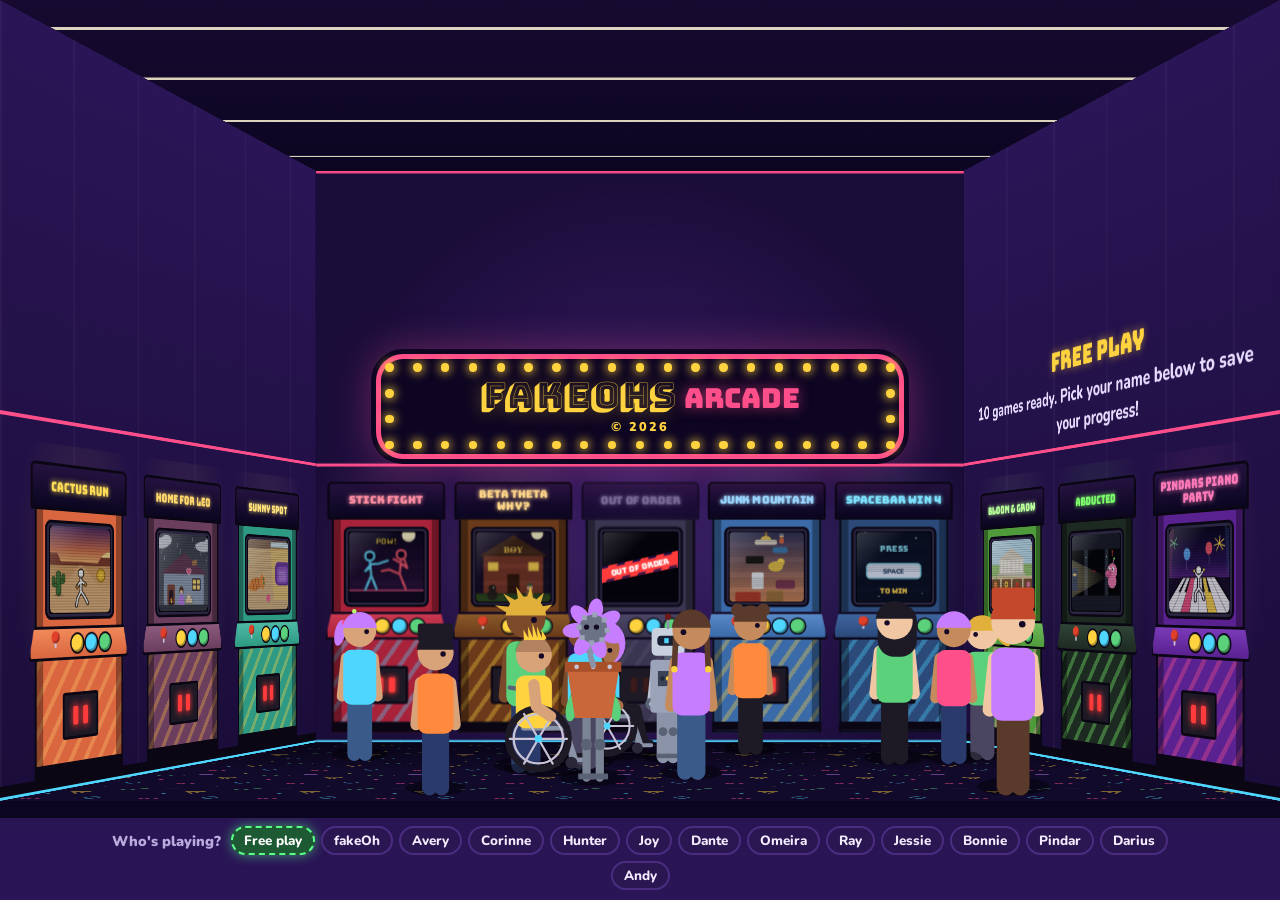
==== index.html @ e66f0c56 "Add files via upload" ====
<!DOCTYPE html>
<html lang="en">
<head>
<meta charset="UTF-8">
<meta name="viewport" content="width=device-width, initial-scale=1, viewport-fit=cover">
<title>fake0hs Arcade</title>
<link rel="preconnect" href="https://fonts.googleapis.com">
<link rel="preconnect" href="https://fonts.gstatic.com" crossorigin>
<link href="https://fonts.googleapis.com/css2?family=Bungee&family=Bungee+Shade&family=Nunito:wght@600;800;900&display=swap" rel="stylesheet">
<style>
  /* The arcade is a dark room in both light and dark mode; the tokens are kept in one place. */
  :root {
    --wall: #1d0f3d;
    --wall-2: #2a1556;
    --wall-line: #ff4f8b;
    --base-line: #4fd6ff;
    --carpet: #120a2a;
    --text: #f3ecff;
    --text-soft: #b9abde;
    --sign: #0d0522;
    --sign-text: #fff6d6;
    --bulb: #ffd23f;
    --bulb-off: #6b5418;
    --pink: #ff4f8b;
    --focus: #ffd23f;
    color-scheme: dark;
    box-sizing: border-box;
    padding-top: env(safe-area-inset-top, 0px);
    padding-bottom: env(safe-area-inset-bottom, 0px);
  }
  @media (prefers-color-scheme: dark) {
    :root:not([data-theme="light"]) { --wall: #1a0d38; --carpet: #100825; }
  }
  :root[data-theme="dark"] { --wall: #1a0d38; --carpet: #100825; }
  *, *::before, *::after { box-sizing: border-box; }
  html { scroll-padding-top: env(safe-area-inset-top, 0px); }
  body {
    margin: 0; min-height: 100%; color: var(--text);
    font-family: "Nunito", "Trebuchet MS", system-ui, sans-serif;
    background: linear-gradient(180deg, var(--wall) 0%, var(--wall-2) 100%);
  }

  /* ---------- Neon sign on the wall ---------- */
  /* the title sign hangs on the back wall, just above the machines */
  #hanging { position: absolute; z-index: 4; pointer-events: none; display: grid; place-items: center; }
  #hanging .sign { max-width: none; padding: 0.55em 1.3em; }
  #hanging .sign h1 { font-size: 1em; white-space: nowrap; }
  #hanging .sign h1 span { display: inline; margin: 0 0 0 0.3em; }
  .sign {
    position: relative; background: var(--sign); color: var(--sign-text);
    border-radius: 22px; padding: clamp(16px, 2.4vh, 26px) clamp(30px, 5vw, 64px);
    text-align: center; max-width: 760px; width: 100%;
    box-shadow: 0 0 0 5px var(--pink), 0 0 0 10px var(--sign), 0 0 40px 8px rgba(255, 79, 139, 0.35);
  }
  .bulbs { position: absolute; inset: 9px; pointer-events: none; }
  .bulb { position: absolute; width: var(--bs, 10px); height: var(--bs, 10px); margin: calc(var(--bs, 10px) / -2) 0 0 calc(var(--bs, 10px) / -2); border-radius: 50%; background: var(--bulb); box-shadow: 0 0 10px 2px rgba(255, 210, 63, 0.7); }
  .bulb:nth-child(odd) { animation: chase 1.2s steps(1) infinite; }
  .bulb:nth-child(even) { animation: chase 1.2s steps(1) infinite 0.6s; }
  @keyframes chase { 0% { background: var(--bulb); box-shadow: 0 0 10px 2px rgba(255,210,63,.7); } 50% { background: var(--bulb-off); box-shadow: none; } }
  .sign h1 {
    margin: 0; font-family: "Bungee Shade", "Bungee", Impact, sans-serif; font-weight: 400;
    font-size: clamp(2rem, 5.4vh, 3.6rem); line-height: 1; color: var(--bulb); white-space: nowrap;
    text-shadow: 0 0 18px rgba(255, 210, 63, 0.45);
  }
  .sign h1 span { font-family: "Bungee", Impact, sans-serif; color: var(--pink); font-size: 0.78em; margin-left: 0.3em; text-shadow: 0 0 14px rgba(255, 79, 139, 0.6); }
  @media (max-width: 520px) { .sign h1 { white-space: normal; } .sign h1 span { display: block; margin: 0.1em 0 0; } }

  /* words painted on the side walls, just above the neon line */
  .wall-text {
    position: absolute; left: 6%; right: 6%; bottom: calc(100% - var(--stripe-top) + 0.5em);
    display: flex; flex-direction: column; justify-content: flex-end; align-items: center;
    text-align: center; line-height: 1.2; pointer-events: none;
  }
  .who { font-size: var(--who-fs, 40px); }
  /* narrow screens: the side walls are too thin to read, so the words float above the sign */
  #topText {
    position: absolute; left: 4%; right: 4%; z-index: 4; pointer-events: none;
    display: flex; flex-direction: column; align-items: center; gap: 10px;
    --who-fs: 26px; --info-fs: 13px;
  }
  #topText .wall-text { position: static; }
  .who .lbl { font: 900 0.3em Nunito, sans-serif; letter-spacing: 0.2em; text-transform: uppercase; color: #b8a6e0; }
  .who b {
    font-family: "Bungee", Impact, sans-serif; font-weight: 400; color: #5aff8a; white-space: nowrap;
    text-shadow: 0 0 6px rgba(90, 255, 138, 0.9), 0 0 22px rgba(90, 255, 138, 0.6);
  }
  .info { font: 800 var(--info-fs, 15px) Nunito, sans-serif; color: #e6dcff; }
  .info strong {
    display: block; margin-bottom: 0.2em; font-family: "Bungee", Impact, sans-serif; font-weight: 400; font-size: 1.35em;
    color: var(--bulb); text-shadow: 0 0 12px rgba(255, 210, 63, 0.55);
  }
  .info .needs { display: block; color: #4fd6ff; margin-top: 0.3em; }

  /* ---------- The room ---------- */
  .room {
    position: relative;
    background-color: var(--carpet);
    background-image: url("data:image/svg+xml,%3Csvg xmlns='http://www.w3.org/2000/svg' width='160' height='160'%3E%3Cg fill='none' stroke-width='4' stroke-linecap='round'%3E%3Cpath d='M14 30l10-10 10 10 10-10' stroke='%23ff4f8b' stroke-opacity='.45'/%3E%3Ccircle cx='110' cy='34' r='9' stroke='%234fd6ff' stroke-opacity='.4'/%3E%3Cpath d='M60 96l12-20 12 20z' stroke='%23ffd23f' stroke-opacity='.4'/%3E%3Cpath d='M120 120q10-14 20 0t20 0' stroke='%235ad17a' stroke-opacity='.4'/%3E%3Cpath d='M20 130h18' stroke='%23c77dff' stroke-opacity='.45'/%3E%3C/g%3E%3Ccircle cx='86' cy='146' r='3' fill='%23ffd23f' fill-opacity='.5'/%3E%3Ccircle cx='140' cy='70' r='3' fill='%23ff4f8b' fill-opacity='.5'/%3E%3Ccircle cx='34' cy='76' r='3' fill='%234fd6ff' fill-opacity='.5'/%3E%3C/svg%3E");
    background-size: 140px 140px;
  }
  /* 3D hallway: two walls of machines meeting at a vanishing point */
  .room { overflow: hidden; background-color: #0b0520; background-image: none; }
  .scene { position: absolute; inset: 0; transform-style: preserve-3d; pointer-events: none; }
  .plane { position: absolute; transform-style: flat; pointer-events: none; }
  .side .cab, .back .cab { pointer-events: auto; }
  .floor {
    transform-origin: 50% 0; backface-visibility: visible;
    background-color: var(--carpet);
    background-image: url("data:image/svg+xml,%3Csvg xmlns='http://www.w3.org/2000/svg' width='160' height='160'%3E%3Cg fill='none' stroke-width='4' stroke-linecap='round'%3E%3Cpath d='M14 30l10-10 10 10 10-10' stroke='%23ff4f8b' stroke-opacity='.5'/%3E%3Ccircle cx='110' cy='34' r='9' stroke='%234fd6ff' stroke-opacity='.45'/%3E%3Cpath d='M60 96l12-20 12 20z' stroke='%23ffd23f' stroke-opacity='.45'/%3E%3Cpath d='M120 120q10-14 20 0t20 0' stroke='%235ad17a' stroke-opacity='.45'/%3E%3Cpath d='M20 130h18' stroke='%23c77dff' stroke-opacity='.5'/%3E%3C/g%3E%3Ccircle cx='86' cy='146' r='3' fill='%23ffd23f' fill-opacity='.55'/%3E%3Ccircle cx='140' cy='70' r='3' fill='%23ff4f8b' fill-opacity='.55'/%3E%3Ccircle cx='34' cy='76' r='3' fill='%234fd6ff' fill-opacity='.55'/%3E%3C/svg%3E");
    background-size: 120px 120px;
  }
  .floor::after { content: ""; position: absolute; inset: 0; background: linear-gradient(180deg, transparent 40%, rgba(5,2,15,0.75) 100%); }
  .side {
    background:
      linear-gradient(180deg, transparent 0 var(--stripe-top), var(--wall-line) var(--stripe-top) calc(var(--stripe-top) + 4px), transparent calc(var(--stripe-top) + 4px)),
      linear-gradient(0deg, var(--base-line) 0 3px, #0a0614 3px 14px, transparent 14px),
      repeating-linear-gradient(90deg, rgba(255,255,255,0.035) 0 3px, transparent 3px 110px),
      linear-gradient(180deg, #2a1556, #1b0d3a);
  }
  .ceiling {
    transform-origin: 50% 0;
    background:
      repeating-linear-gradient(180deg, transparent 0 70px, rgba(255, 246, 214, 0.85) 70px 78px, transparent 78px 150px),
      linear-gradient(180deg, #160a30, #0b0520);
  }
  .side.left { transform-origin: 0 50%; }
  .side.right { transform-origin: 100% 50%; }
  .side .cab, .back .cab { position: absolute; bottom: 14px; }
  .back {
    background:
      linear-gradient(180deg, transparent 0 var(--stripe-top), var(--wall-line) var(--stripe-top) calc(var(--stripe-top) + 4px), transparent calc(var(--stripe-top) + 4px)),
      radial-gradient(ellipse at 50% 60%, #3a1d66 0%, #1b0d3a 70%);
    box-shadow: inset 0 4px 0 var(--wall-line), inset 0 -3px 0 var(--base-line);
  }
  .back span { display: none; }
  .back-old span {
    position: absolute; left: 50%; transform: translateX(-50%); white-space: nowrap;
    font: 400 clamp(14px, 4vw, 54px)/1 "Bungee", Impact, sans-serif; color: #4fd6ff;
    text-shadow: 0 0 8px #4fd6ff, 0 0 22px #4fd6ff; letter-spacing: 0.06em;
  }

  /* ---------- Arcade cabinets ---------- */
  .cab {
    --body: #3a3550; --body-hi: #4d4768; --accent: #5a5470; --neon: #8a84a8;
    position: relative; flex: none; width: var(--cw); height: var(--ch);
    display: flex; flex-direction: column; color: inherit; text-decoration: none;
    container-type: size; cursor: pointer; outline: none;
    transition: transform 0.15s ease;
  }
  .cab::after { /* glow on the wall behind the machine */
    content: ""; position: absolute; left: -25%; right: -25%; top: -6%; bottom: 0; z-index: -1;
    background: radial-gradient(ellipse at 50% 35%, var(--neon) 0%, transparent 65%);
    opacity: 0.12; transition: opacity 0.2s;
  }
  .cab-marquee {
    flex: 0 0 15%; margin: 0 -4%; padding: 0 7%;
    background: linear-gradient(180deg, #24123f, #0b0620);
    border: 3px solid #0a0614; border-radius: 7px 7px 2px 2px;
    display: grid; place-items: center; text-align: center;
    font: 400 min(10cqw, 22px)/1.05 "Bungee", Impact, sans-serif; color: var(--neon);
    text-shadow: 0 0 6px var(--neon); transition: text-shadow 0.2s, background 0.2s;
  }
  .cab-head {
    flex: 0 0 37%; padding: 7% 9% 5%;
    background:
      linear-gradient(90deg, rgba(0,0,0,0.35) 0 7%, transparent 7% 93%, rgba(0,0,0,0.35) 93%),
      var(--body);
    border-left: 3px solid #0a0614; border-right: 3px solid #0a0614;
  }
  .screen { height: 100%; background: #05030c; border-radius: 9px; padding: 6%; box-shadow: inset 0 0 0 3px #0a0614, inset 0 0 0 6px #2b2640; }
  .screen-in { position: relative; width: 100%; height: 100%; border-radius: 6px; overflow: hidden; background: #000; }
  .screen-in .art { position: absolute; inset: 0; filter: brightness(0.78) saturate(0.85); transition: filter 0.2s; }
  .screen-in .art svg { display: block; width: 100%; height: 100%; }
  .screen-in::after { /* glass + scanlines */
    content: ""; position: absolute; inset: 0; pointer-events: none;
    background:
      linear-gradient(135deg, rgba(255,255,255,0.18) 0%, transparent 35%),
      repeating-linear-gradient(0deg, rgba(0,0,0,0.18) 0 1px, transparent 1px 3px);
  }
  .press {
    position: absolute; left: 0; right: 0; bottom: 6%; text-align: center; z-index: 1;
    font: 400 min(7cqw, 15px)/1 "Bungee", Impact, sans-serif; color: #fff;
    text-shadow: 0 0 6px #fff, 0 2px 0 #000; opacity: 0;
  }
  .cab-panel {
    flex: 0 0 11%; margin: 0 -6%; position: relative;
    background: linear-gradient(180deg, var(--body-hi), var(--body));
    border: 3px solid #0a0614; border-radius: 5px;
    clip-path: polygon(5% 0, 95% 0, 100% 100%, 0 100%);
    display: flex; align-items: center; justify-content: center; gap: 9%;
  }
  .stick { position: relative; width: 14%; aspect-ratio: 1; }
  .stick::before { content: ""; position: absolute; left: 50%; bottom: 30%; width: 14%; height: 70%; transform: translateX(-50%); background: #c9c3d6; border-radius: 2px; }
  .stick::after { content: ""; position: absolute; left: 50%; top: -10%; width: 60%; aspect-ratio: 1; transform: translateX(-50%); background: #e0402a; border-radius: 50%; box-shadow: inset -2px -2px 0 rgba(0,0,0,0.3); }
  .btns { display: flex; gap: 6%; width: 42%; }
  .btns i { flex: 1; aspect-ratio: 1; border-radius: 50%; box-shadow: inset -2px -2px 0 rgba(0,0,0,0.35), 0 0 0 2px #0a0614; }
  .btns i:nth-child(1) { background: #ffd23f; } .btns i:nth-child(2) { background: #4fd6ff; } .btns i:nth-child(3) { background: #5ad17a; }
  .cab-body {
    flex: 1; position: relative; display: flex; align-items: center; justify-content: center;
    background:
      linear-gradient(90deg, rgba(0,0,0,0.35) 0 7%, transparent 7% 93%, rgba(0,0,0,0.35) 93%),
      repeating-linear-gradient(-55deg, transparent 0 14px, color-mix(in srgb, var(--accent) 35%, transparent) 14px 20px),
      var(--body);
    border: 3px solid #0a0614; border-top: 0;
  }
  .coin-door { width: 42%; height: 42%; background: #1d1a26; border: 3px solid #0a0614; border-radius: 4px; display: flex; align-items: center; justify-content: center; gap: 14%; }
  .coin-door i { width: 16%; height: 46%; background: #ff3b3b; border-radius: 2px; box-shadow: 0 0 8px 2px rgba(255, 59, 59, 0.7); }
  .kick { position: absolute; left: -3px; right: -3px; bottom: 0; height: 9%; background: #0a0614; }

  /* hover / focus: the machine lights up */
  .cab.hot { transform: translateY(-5px); }
  .cab.hot::after { opacity: 0.55; }
  .cab.hot .cab-marquee { background: linear-gradient(180deg, #3a1d66, #160a33); text-shadow: 0 0 6px var(--neon), 0 0 18px var(--neon), 0 0 30px var(--neon); }
  .cab.hot .art { filter: brightness(1.08) saturate(1.1); }
  .cab.hot .press { animation: blink 0.8s steps(1) infinite; }
  @keyframes blink { 0% { opacity: 1; } 50% { opacity: 0; } }
  .cab:focus-visible { outline: 3px solid var(--focus); outline-offset: 6px; border-radius: 8px; }

  /* out-of-order machines */
  .cab.wip .screen-in {
    background:
      repeating-linear-gradient(0deg, rgba(255,255,255,0.08) 0 1px, transparent 1px 2px),
      repeating-linear-gradient(90deg, #1a1826 0 3px, #2a2738 3px 5px, #15131f 5px 9px);
    animation: static 0.25s steps(3) infinite;
  }
  @keyframes static { 0% { background-position: 0 0, 0 0; } 33% { background-position: 0 2px, 7px 0; } 66% { background-position: 0 1px, 3px 0; } }
  .tape {
    position: absolute; left: -8%; right: -8%; top: 50%; transform: translateY(-50%) rotate(-12deg); z-index: 1;
    background: repeating-linear-gradient(-45deg, #ffc400 0 8px, #22104a 8px 16px);
    padding: 3px 0;
  }
  .tape span { display: block; background: #ffc400; color: #22104a; text-align: center; font: 400 min(7.4cqw, 15px)/1.4 "Bungee", Impact, sans-serif; }
  .cab.wip.hot .tape { animation: wobble 0.4s ease-in-out infinite alternate; }
  @keyframes wobble { from { transform: translateY(-50%) rotate(-14deg); } to { transform: translateY(-50%) rotate(-9deg); } }
  .cab.wip .cab-marquee { opacity: 0.75; }
  /* the one broken machine in the middle of the back wall: screen switched off */
  .cab.broken .screen-in { background: #05030c; animation: none; }
  .cab.broken .tape { background: repeating-linear-gradient(-45deg, #ff3b3b 0 8px, #22104a 8px 16px); }
  .cab.broken .tape span { background: #ff3b3b; color: #fff; }
  .cab.broken .coin-door i { background: #3a1a1a; box-shadow: none; }
  .cab.nope { animation: nope 0.35s; }
  @keyframes nope { 20%, 60% { transform: translateX(-5px); } 40%, 80% { transform: translateX(5px); } }

  canvas#crowd { position: absolute; inset: 0; z-index: 5; pointer-events: none; }

  /* ---------- Player buttons ---------- */
  .players {
    display: flex; flex-wrap: wrap; justify-content: center; align-items: center; gap: 6px;
    padding: 8px 12px 10px; max-width: 1100px; margin: 0 auto;
  }
  .players .label { font-weight: 900; color: var(--text-soft); margin-right: 4px; font-size: 0.9rem; }
  .players button {
    font: 800 0.84rem Nunito, sans-serif; color: #f4ecff; cursor: pointer;
    background: #2a1650; border: 2px solid #4a2d80; border-radius: 999px; padding: 3px 11px;
    transition: background 0.15s, border-color 0.15s, box-shadow 0.15s;
  }
  .players button:hover { border-color: #8a6ad0; }
  .players button:focus-visible { outline: 3px solid var(--focus); outline-offset: 2px; }
  .players button[aria-pressed="true"] {
    background: #1d5a34; border-color: #5aff8a; color: #fff;
    box-shadow: 0 0 12px rgba(90, 255, 138, 0.55);
  }
  .players button .count { color: #5aff8a; margin-left: 5px; }
  .players button[aria-pressed="true"] .count { color: #d6ffe2; }
  .players button.free { border-style: dashed; }
  .players button .trophy {
    display: inline-block; margin-left: 5px; padding: 0 6px; border-radius: 999px;
    background: var(--bulb); color: #22104a; font-weight: 900; font-size: 0.78rem;
  }
  .reset-box { display: inline-flex; align-items: center; gap: 6px; margin-left: 8px; }
  .reset-box[hidden] { display: none; }
  .players .reset-box button { background: transparent; border-color: #7a3a5a; color: #ffb3cc; }
  .players .reset-box button:hover { border-color: #ff4f8b; }
  .players .reset-box button.yes { background: #6a1a3a; border-color: #ff4f8b; color: #fff; }
  .reset-box .ask { font-weight: 800; font-size: 0.84rem; color: #ffb3cc; }

  /* completed machines glow with a green halo */
  .cab.done { filter: drop-shadow(0 0 6px #5aff8a) drop-shadow(0 0 18px rgba(90, 255, 138, 0.8)); animation: halo 2.4s ease-in-out infinite; }
  .cab.done::after { --neon: #5aff8a; opacity: 0.45; }
  @keyframes halo {
    50% { filter: drop-shadow(0 0 10px #5aff8a) drop-shadow(0 0 30px rgba(90, 255, 138, 0.95)); }
  }
  @media (prefers-reduced-motion: reduce) { .cab.done { animation: none; } }

  /* copyright on the sign, blinking along with the bulbs */
  .sign .copy {
    display: block; text-align: center; margin-top: 0.35em; font: 900 0.36em Nunito, sans-serif; letter-spacing: 0.15em;
    color: var(--bulb); animation: copyblink 1.2s steps(1) infinite;
  }
  @keyframes copyblink { 0% { color: var(--bulb); text-shadow: 0 0 8px rgba(255, 210, 63, 0.8); } 50% { color: var(--bulb-off); text-shadow: none; } }
  @media (prefers-reduced-motion: reduce) { .sign .copy { animation: none; } }

  .notice {
    position: fixed; left: 50%; bottom: calc(20px + env(safe-area-inset-bottom, 0px)); transform: translateX(-50%);
    max-width: min(520px, calc(100% - 32px)); background: var(--sign); color: var(--sign-text);
    border: 3px solid var(--bulb); border-radius: 14px; padding: 14px 18px; font-weight: 800; line-height: 1.4;
    box-shadow: 0 8px 0 rgba(0,0,0,0.3); display: none; z-index: 20;
  }
  .notice.show { display: block; }

  /* One screen on computer monitors */
  @media (min-width: 900px) and (min-height: 620px) {
    html, body { height: 100%; }
    body { overflow: hidden; display: grid; grid-template-rows: minmax(0, 1fr) auto; }
    .room { min-height: 0; }
  }

  @media (prefers-reduced-motion: reduce) {
    .bulb, .cab.hot .press, .cab.wip .screen-in, .cab.wip.hot .tape { animation: none !important; }
    .cab.hot .press { opacity: 1; }
  }
</style>
</head>
<body>
<main class="room" id="room">
  <div class="scene" id="scene">
    <div class="plane floor" id="floor"></div>
    <div class="plane ceiling" id="ceiling"></div>
    <div class="plane back" id="back"><span>GAME ON</span></div>
    <div class="plane side left" id="wallL"><div class="wall-text who" id="who"></div></div>
    <div class="plane side right" id="wallR"><div class="wall-text info" id="info" aria-live="polite"></div></div>
  </div>
  <header id="hanging">
    <div class="sign" id="sign">
      <div class="bulbs" id="bulbs" aria-hidden="true"></div>
      <h1>fake0hs<span>Arcade</span></h1>
      <small class="copy">© 2026</small>
    </div>
  </header>
  <div id="topText"></div>
  <canvas id="crowd" aria-hidden="true"></canvas>
</main>
<nav class="players" id="players" aria-label="Who's playing?"></nav>
<div class="notice" id="notice" role="status" aria-live="polite"></div>
<script src="arcade-progress.js"></script>

<script>
(function () {
  var GAMES = [
    {
      ready: true,
      title: "Cactus Run",
      href: "games/cactus-run/index.html",
      desc: "Dodge cacti and grab coins using your whole body.",
      needs: ["Webcam", "Full body", "1 player"],
      art: "cactus"
    },
    {
      ready: true,
      title: "Pindars Piano Party",
      href: "games/piano-party/index.html",
      desc: "Pop 100 balloons on a giant floor piano.",
      needs: ["Webcam", "Full body", "Sound on"],
      art: "piano"
    },
    {
      ready: true,
      title: "Home for Leo",
      href: "games/home-for-leo/index.html",
      desc: "Merge items to make a cozy home for baby Leo.",
      needs: ["Mouse or touch", "Story", "Saves progress"],
      art: "leo"
    },
    {
      ready: true,
      title: "Abducted",
      href: "games/abducted/index.html",
      desc: "Escape an alien spaceship without getting spotted. Scary!",
      needs: ["Keyboard", "Sound on", "Horror"],
      art: "abducted"
    },
    {
      ready: true,
      title: "Sunny Spot",
      href: "games/sunny-spot/index.html",
      desc: "Be a cat. Beat the human to the comfy chair in the sun.",
      needs: ["Mouse or keyboard", "Sound on", "Cozy"],
      art: "sunny"
    },
    {
      ready: true,
      title: "Bloom & Grow",
      href: "games/bloom-and-grow/index.html",
      desc: "Peaceful gardening. Grow a tiny patch into a museum.",
      needs: ["Mouse", "Relaxing", "Saves progress"],
      art: "bloom"
    },
    {
      ready: true,
      id: "stick-fight",
      title: "Stick Fight",
      href: "games/stick-fight/index.html",
      desc: "Fight the crazy computer or your own shadow. Your stick figure copies every move.",
      needs: ["Webcam", "Full body", "Buttons work too"],
      art: "fight"
    },
    {
      // TEMPORARY test game for checking scores. Replace with a real game later.
      ready: true,
      id: "space-win-4",
      title: "Spacebar Win 4",
      href: "games/space-win/index.html?slot=4",
      desc: "Test game: press the space bar to win. For checking scores.",
      needs: ["Keyboard or tap", "Test game"],
      art: "space"
    },
    {
      ready: true,
      id: "beta-theta-why",
      title: "Beta Theta Why?",
      href: "games/beta-theta-why/index.html",
      desc: "Pledge night! Do 10 silly tasks for the brothers. Dodge the gorilla. Avoid Frank.",
      needs: ["Keyboard or touch", "Sound on"],
      art: "frat"
    },
    {
      ready: true,
      id: "junk-mountain",
      title: "Junk Mountain",
      href: "games/junk-mountain/index.html",
      desc: "Parkour up a mountain of junk to the Golden Plunger. Every level is taller. Beat level 5!",
      needs: ["Keyboard or touch", "Patience!"],
      art: "junk"
    }
  ];
  // Machine spots: 3 on each side wall (nearest first) and 5 on the back wall.
  // Games fill the spots in this order. The middle of the back wall is always broken.
  var SLOTS = [
    { wall: "L", n: 0 }, { wall: "R", n: 0 }, { wall: "L", n: 1 }, { wall: "R", n: 1 },
    { wall: "L", n: 2 }, { wall: "R", n: 2 },
    { wall: "B", n: 0 }, { wall: "B", n: 4 }, { wall: "B", n: 1 }, { wall: "B", n: 3 }
  ];
  var TOTAL = SLOTS.length;            // 10 game spots
  var BROKEN = TOTAL;                  // index of the broken machine
  SLOTS.push({ wall: "B", n: 2, broken: true });

  var cactusArt =
    '<svg viewBox="0 0 320 200" preserveAspectRatio="xMidYMid slice" role="img" aria-label="A stick figure running down a desert trail toward a cactus and a gold coin">' +
    '<defs><linearGradient id="sky" x1="0" y1="0" x2="0" y2="1"><stop offset="0" stop-color="#5b2c6f"/><stop offset=".6" stop-color="#e0704a"/><stop offset="1" stop-color="#ffc46b"/></linearGradient>' +
    '<linearGradient id="sand" x1="0" y1="0" x2="0" y2="1"><stop offset="0" stop-color="#d99a5b"/><stop offset="1" stop-color="#f2c487"/></linearGradient></defs>' +
    '<rect width="320" height="90" fill="url(#sky)"/>' +
    '<path d="M228 90a34 34 0 0 1 68 0z" fill="#ffe08a"/>' +
    '<path d="M0 90V74h26l12-12h40l12 20h70l60 2 12-14h34l14 10v10z" fill="#8a3b2a"/>' +
    '<rect y="90" width="320" height="110" fill="url(#sand)"/>' +
    '<path d="M154 90h12l130 110H24z" fill="#e8b277"/>' +
    '<g fill="#3f7d3a" stroke="#1f3f1c" stroke-width="2"><rect x="74" y="104" width="16" height="56" rx="8"/><rect x="60" y="116" width="10" height="22" rx="5"/><rect x="62" y="132" width="16" height="8" rx="4"/><rect x="94" y="110" width="10" height="20" rx="5"/><rect x="86" y="124" width="16" height="8" rx="4"/></g>' +
    '<ellipse cx="82" cy="160" rx="18" ry="3" fill="rgba(0,0,0,.2)"/>' +
    '<g transform="translate(232 112)"><circle r="15" fill="#ffcc33" stroke="#a86b00" stroke-width="3"/><circle r="9" fill="none" stroke="#e0a400" stroke-width="2"/></g>' +
    '<g stroke-linecap="round" stroke-linejoin="round" fill="none">' +
    '<path d="M160 120v30M160 126l-14 14M160 126l16 8M160 150l-12 18-4 16M160 150l14 14 10 14" stroke="#2b1a12" stroke-width="10"/>' +
    '<path d="M160 120v30M160 126l-14 14M160 126l16 8M160 150l-12 18-4 16M160 150l14 14 10 14" stroke="#fff" stroke-width="5"/></g>' +
    '<circle cx="160" cy="108" r="10" fill="#fff" stroke="#2b1a12" stroke-width="3"/>' +
    '<circle cx="146" cy="140" r="4" fill="#ffb43b" stroke="#2b1a12" stroke-width="2"/><circle cx="176" cy="134" r="4" fill="#ffb43b" stroke="#2b1a12" stroke-width="2"/>' +
    '</svg>';

  var pianoKeys = "";
  for (var k = 0; k < 8; k++) {
    var x0 = 30 + k * 32.5, x1 = x0 + 31.5;
    var tx0 = 104 + k * 14, tx1 = tx0 + 13.5;
    var fill = k === 2 ? "#ff4f8b" : k === 5 ? "#ffd23f" : "#f4f0ff";
    pianoKeys += '<path d="M' + tx0 + ' 118H' + tx1 + 'L' + x1 + ' 200H' + x0 + 'z" fill="' + fill + '"/>';
    if (k !== 2 && k !== 6 && k < 7) {
      var bx = 104 + (k + 1) * 14, fx = 30 + (k + 1) * 32.5;
      pianoKeys += '<path d="M' + (bx - 4) + ' 118H' + (bx + 4) + 'L' + (bx + (fx - bx) * 0.42 + 8) + ' 152H' + (bx + (fx - bx) * 0.42 - 8) + 'z" fill="#16121f"/>';
    }
  }
  var pianoArt =
    '<svg viewBox="0 0 320 200" preserveAspectRatio="xMidYMid slice" role="img" aria-label="A stick figure dancing on a giant glowing piano under balloons and fireworks">' +
    '<defs><linearGradient id="night" x1="0" y1="0" x2="0" y2="1"><stop offset="0" stop-color="#0b0626"/><stop offset=".7" stop-color="#2a1260"/><stop offset="1" stop-color="#5a2290"/></linearGradient></defs>' +
    '<rect width="320" height="200" fill="#1a0f33"/><rect width="320" height="118" fill="url(#night)"/>' +
    '<path d="M60 118 20 0h50z" fill="#ff4f8b" opacity=".18"/><path d="M260 118 250 0h50z" fill="#4fa3ff" opacity=".18"/>' +
    '<g stroke-linecap="round" stroke-width="2.5"><path d="M232 40l-14-12M232 40l16-10M232 40l2-18M232 40l-18 4M232 40l18 6M232 40l-10 16M232 40l12 14" stroke="#ffd23f"/>' +
    '<path d="M70 34l-12-8M70 34l10-12M70 34l14 4M70 34l-14 6M70 34l4 14" stroke="#5ad17a"/></g>' +
    '<g><path d="M118 78q-4 10 0 22" stroke="#fff" stroke-opacity=".6" fill="none"/><ellipse cx="118" cy="62" rx="12" ry="15" fill="#4fa3ff"/>' +
    '<path d="M196 66q4 10 0 20" stroke="#fff" stroke-opacity=".6" fill="none"/><ellipse cx="196" cy="50" rx="12" ry="15" fill="#ff4f6b"/>' +
    '<path d="M282 84q-3 8 0 16" stroke="#fff" stroke-opacity=".6" fill="none"/><ellipse cx="282" cy="70" rx="10" ry="13" fill="#c77dff"/></g>' +
    '<path d="M100 116H222L292 200H28z" fill="#0a0614"/>' + pianoKeys +
    '<g stroke-linecap="round" stroke-linejoin="round" fill="none">' +
    '<path d="M160 112v30M160 118l-16-16M160 118l18-18M160 142l-12 14 0 16M160 142l12 12 6 14" stroke="#140a28" stroke-width="10"/>' +
    '<path d="M160 112v30M160 118l-16-16M160 118l18-18M160 142l-12 14 0 16M160 142l12 12 6 14" stroke="#fff" stroke-width="5"/></g>' +
    '<circle cx="160" cy="100" r="10" fill="#fff" stroke="#140a28" stroke-width="3"/>' +
    '<circle cx="144" cy="102" r="4.5" fill="#ffdd55" stroke="#140a28" stroke-width="2"/><circle cx="178" cy="100" r="4.5" fill="#ffdd55" stroke="#140a28" stroke-width="2"/>' +
    '</svg>';
  var leoRain = "";
  for (var r = 0; r < 14; r++) {
    var rx = 12 + r * 22 + (r % 3) * 5, ry = 8 + (r % 4) * 16;
    leoRain += '<path d="M' + rx + ' ' + ry + 'l-3 12"/>';
  }
  var leoArt =
    '<svg viewBox="0 0 320 200" preserveAspectRatio="xMidYMid slice" role="img" aria-label="A little house in the rain with a mother and baby inside by a warm window">' +
    '<defs><linearGradient id="storm" x1="0" y1="0" x2="0" y2="1"><stop offset="0" stop-color="#3B4152"/><stop offset="1" stop-color="#5D6474"/></linearGradient></defs>' +
    '<rect width="320" height="200" fill="url(#storm)"/>' +
    '<g fill="#c9cede"><ellipse cx="60" cy="26" rx="34" ry="14"/><ellipse cx="84" cy="18" rx="22" ry="14"/><ellipse cx="248" cy="30" rx="38" ry="14"/><ellipse cx="272" cy="20" rx="22" ry="14"/></g>' +
    '<g stroke="#d2deff" stroke-opacity=".7" stroke-width="2" stroke-linecap="round">' + leoRain + '</g>' +
    '<rect x="0" y="184" width="320" height="16" fill="#3a3f4e"/>' +
    '<path d="M160 48 262 104H58z" fill="#6B3E5E"/>' +
    '<rect x="196" y="66" width="22" height="14" rx="2" fill="#B98552" transform="rotate(-8 207 73)"/>' +
    '<path d="M197 70h20M199 76h18" stroke="#7a5530" stroke-width="1.5"/>' +
    '<rect x="72" y="104" width="176" height="80" fill="#93A4C2"/>' +
    '<rect x="88" y="132" width="32" height="52" rx="4" fill="#8a4a3a"/><path d="M95 184v-30a9 9 0 0 1 18 0v30z" fill="#2b2030"/>' +
    '<path d="M104 180c-6-6-3-12 0-16 2 5 6 6 6 11a6 6 0 0 1-6 5z" fill="#ff8a1f"/><path d="M104 180c-3-3-1-6 0-8 1 3 3 3 3 5a3 3 0 0 1-3 3z" fill="#ffdd55"/>' +
    '<rect x="196" y="116" width="36" height="30" rx="3" fill="#ffd86b" stroke="#2A2340" stroke-width="3"/><path d="M214 116v30M196 131h36" stroke="#2A2340" stroke-width="3"/>' +
    '<circle cx="148" cy="146" r="9" fill="#f1c7a3"/><path d="M139 142q9-14 18 0 1 10-2 14l-2-10h-10l-2 10q-3-4-2-14z" fill="#5a3a2a"/>' +
    '<path d="M136 184q0-26 12-28 12 2 12 28z" fill="#c77dff"/>' +
    '<rect x="166" y="166" width="30" height="14" rx="3" fill="#e9d4b0" stroke="#8a6a3a" stroke-width="2"/><path d="M168 180v4M194 180v4" stroke="#8a6a3a" stroke-width="2"/>' +
    '<circle cx="181" cy="162" r="7" fill="#ffdfc4"/><path d="M176 160q5-6 10 0" stroke="#5a3a2a" stroke-width="2" fill="none"/>' +
    '<path d="M181 92c-4-6-14-2-9 6l9 8 9-8c5-8-5-12-9-6z" fill="#ff4f8b" stroke="#fff" stroke-width="2"/>' +
    '</svg>';
  var abductedArt =
    '<svg viewBox="0 0 320 200" preserveAspectRatio="xMidYMid slice" role="img" aria-label="A pink alien with a huge nose shining a flashlight down a dark spaceship hallway">' +
    '<rect width="320" height="200" fill="#05060c"/>' +
    '<path d="M0 0h320v40H0zM0 160h320v40H0z" fill="#1b2030"/>' +
    '<g fill="#2c3246"><rect x="20" y="40" width="16" height="120"/><rect x="110" y="40" width="16" height="120"/><rect x="200" y="40" width="16" height="120"/><rect x="290" y="40" width="16" height="120"/></g>' +
    '<g fill="#7dff6b"><circle cx="28" cy="60" r="2"/><circle cx="118" cy="60" r="2"/><circle cx="208" cy="60" r="2"/><circle cx="298" cy="60" r="2"/></g>' +
    '<defs><radialGradient id="beam" cx="0" cy=".5" r="1"><stop offset="0" stop-color="#fff0aa" stop-opacity=".55"/><stop offset="1" stop-color="#fff0aa" stop-opacity="0"/></radialGradient></defs>' +
    '<path d="M210 112 40 60v110z" fill="url(#beam)"/>' +
    '<g transform="translate(232 110)"><ellipse cy="36" rx="20" ry="6" fill="#000" opacity=".4"/><ellipse cy="14" rx="18" ry="18" fill="#ff7ab8"/><circle cy="-12" r="21" fill="#ff7ab8"/>' +
    '<path d="M2-32l6-12" stroke="#ff7ab8" stroke-width="3"/><circle cx="8" cy="-45" r="3.5" fill="#7dff6b"/>' +
    '<ellipse cx="-13" cy="-18" rx="5" ry="6" fill="#fff"/><ellipse cx="3" cy="-18" rx="5" ry="6" fill="#fff"/><circle cx="-15" cy="-17" r="2.6" fill="#111"/><circle cx="1" cy="-17" r="2.6" fill="#111"/>' +
    '<ellipse cx="-16" cy="-6" rx="14" ry="10" fill="#e0559a"/><circle cx="-21" cy="-9" r="3" fill="#fff" opacity=".4"/>' +
    '<text x="0" y="-52" font-family="Nunito, sans-serif" font-weight="900" font-size="22" fill="#ff3b3b" text-anchor="middle">!</text></g>' +
    '<g transform="translate(66 120)"><rect x="-14" y="-34" width="28" height="62" rx="3" fill="#4a5470"/><path d="M-8-24h16M-8-16h16M-8-8h16M-8 0h16" stroke="#353d55" stroke-width="2"/>' +
    '<ellipse cy="-16" rx="9" ry="3" fill="#e8c45a"/><circle cx="-3" cy="-12" r="1.6" fill="#fff"/><circle cx="3" cy="-12" r="1.6" fill="#fff"/></g>' +
    '<g fill="#ff1a3c"><circle cx="150" cy="96" r="2"/><circle cx="157" cy="96" r="2"/></g>' +
    '</svg>';
  var sunnyArt =
    '<svg viewBox="0 0 320 200" preserveAspectRatio="xMidYMid slice" role="img" aria-label="An orange cat racing toward a purple armchair in a patch of sunshine">' +
    '<rect width="320" height="200" fill="#dcb784"/>' +
    '<g stroke="#c49d6e" stroke-width="2"><path d="M0 40h320M0 80h320M0 120h320M0 160h320"/></g>' +
    '<rect width="320" height="26" fill="#8a6a52"/><rect x="170" y="4" width="110" height="18" rx="3" fill="#cfe8f2" stroke="#6b4f3a" stroke-width="3"/>' +
    '<path d="M170 22h110l30 150H190z" fill="#ffd65a" opacity=".45"/>' +
    '<g transform="translate(236 92)"><rect x="-40" y="-30" width="80" height="68" rx="18" fill="#7a3ab8"/><rect x="-30" y="-16" width="60" height="48" rx="12" fill="#9a5ad8"/><rect x="-20" y="-4" width="40" height="30" rx="9" fill="#b07ae8"/></g>' +
    '<g transform="translate(92 128) rotate(-12)"><path d="M-34 2q-22-6-30-26" stroke="#f08a3a" stroke-width="8" fill="none" stroke-linecap="round"/>' +
    '<ellipse rx="34" ry="18" fill="#f08a3a"/><path d="M-12-16l2 32M2-17l2 34M16-15l1 30" stroke="#c4602a" stroke-width="4"/>' +
    '<circle cx="36" r="17" fill="#f08a3a"/><path d="M30-12l5-15 8 13zM30 12l5 15 8-13z" fill="#f08a3a"/>' +
    '<circle cx="44" cy="-6" r="3.5" fill="#2f8a57"/><circle cx="44" cy="6" r="3.5" fill="#2f8a57"/><circle cx="52" r="2.5" fill="#ffb0c0"/>' +
    '<path d="M-40-14h-14M-42 0h-18M-40 14h-14" stroke="#fff" stroke-width="3" stroke-linecap="round" opacity=".8"/></g>' +
    '<g transform="translate(160 168)"><circle r="11" fill="#ff4f8b"/><path d="M-9-4q9 6 18 0M-8 4q8 5 16 0" stroke="#fff" stroke-opacity=".6" fill="none" stroke-width="2"/></g>' +
    '<g transform="translate(44 60) rotate(20)" fill="#5ad17a"><ellipse rx="12" ry="5"/><ellipse cx="12" rx="6" ry="4"/><path d="M-11 0q-10 6-18 0" stroke="#3f9a4a" stroke-width="4" fill="none"/></g>' +
    '</svg>';
  var bloomArt =
    '<svg viewBox="0 0 320 200" preserveAspectRatio="xMidYMid slice" role="img" aria-label="Rows of crops in a sunny garden with a botanical museum behind them">' +
    '<rect width="320" height="200" fill="#9bd174"/><rect width="320" height="70" fill="#bfe8ff"/>' +
    '<circle cx="280" cy="26" r="16" fill="#ffe27a"/>' +
    '<g transform="translate(160 22)"><path d="M-70 34h140L0 0z" fill="#e4dece"/><rect x="-64" y="34" width="128" height="42" fill="#f4efe2"/>' +
    '<g fill="#fff"><rect x="-56" y="38" width="8" height="34"/><rect x="-36" y="38" width="8" height="34"/><rect x="-16" y="38" width="8" height="34"/><rect x="8" y="38" width="8" height="34"/><rect x="28" y="38" width="8" height="34"/><rect x="48" y="38" width="8" height="34"/></g>' +
    '<rect x="-74" y="74" width="148" height="8" fill="#d8d2c4"/></g>' +
    '<rect x="40" y="104" width="240" height="86" rx="10" fill="#e8d5a8"/>' +
    '<g fill="#8a5a3a"><rect x="50" y="112" width="50" height="32" rx="5"/><rect x="108" y="112" width="50" height="32" rx="5"/><rect x="166" y="112" width="50" height="32" rx="5"/><rect x="224" y="112" width="50" height="32" rx="5"/>' +
    '<rect x="50" y="150" width="50" height="32" rx="5"/><rect x="108" y="150" width="50" height="32" rx="5"/><rect x="166" y="150" width="50" height="32" rx="5"/><rect x="224" y="150" width="50" height="32" rx="5"/></g>' +
    '<g><circle cx="75" cy="128" r="9" fill="#ff8a3d"/><path d="M75 116l-5-8M75 116l5-8" stroke="#5aa83a" stroke-width="3"/>' +
    '<circle cx="133" cy="128" r="10" fill="#ffd23f"/><circle cx="133" cy="128" r="4" fill="#8a5a3a"/>' +
    '<circle cx="191" cy="129" r="9" fill="#e0402a"/><path d="M186 119h10" stroke="#5aa83a" stroke-width="3"/>' +
    '<path d="M249 120c-6 0-9 5-9 9s4 8 9 8 9-4 9-8-3-9-9-9z" fill="#ff7ab8"/><path d="M249 137v6" stroke="#5aa83a" stroke-width="3"/>' +
    '<ellipse cx="75" cy="166" rx="12" ry="9" fill="#ff8a1f"/><path d="M126 170l7-10 7 10" stroke="#5aa83a" stroke-width="4" fill="none"/>' +
    '<path d="M184 172l7-12 7 12" stroke="#5aa83a" stroke-width="4" fill="none"/><circle cx="249" cy="166" r="9" fill="#7a5cff"/></g>' +
    '<g fill="#ffb0d0"><circle cx="20" cy="90" r="4"/><circle cx="300" cy="96" r="4"/></g>' +
    '</svg>';
  var spaceArt =
    '<svg viewBox="0 0 100 120" preserveAspectRatio="xMidYMid slice" xmlns="http://www.w3.org/2000/svg">' +
    '<rect width="100" height="120" fill="#0c1430"/>' +
    '<g fill="#fff" opacity=".7"><circle cx="12" cy="14" r="1"/><circle cx="80" cy="22" r="1.2"/><circle cx="60" cy="8" r=".8"/><circle cx="30" cy="100" r="1"/><circle cx="88" cy="96" r=".9"/></g>' +
    '<text x="50" y="40" text-anchor="middle" font-family="Bungee, Impact, sans-serif" font-size="11" fill="#7fe4ff">PRESS</text>' +
    '<rect x="14" y="56" width="72" height="20" rx="5" fill="#dfe8ff" stroke="#7fe4ff" stroke-width="2"/>' +
    '<text x="50" y="70" text-anchor="middle" font-family="Nunito, sans-serif" font-weight="900" font-size="9" fill="#2b4a7a">SPACE</text>' +
    '<text x="50" y="96" text-anchor="middle" font-family="Bungee, Impact, sans-serif" font-size="10" fill="#ffd23f">TO WIN</text>' +
    '</svg>';
  var fightArt =
    '<svg viewBox="0 0 100 120" preserveAspectRatio="xMidYMid slice" xmlns="http://www.w3.org/2000/svg">' +
    '<defs><linearGradient id="fsky" x1="0" y1="0" x2="0" y2="1"><stop offset="0" stop-color="#0b0624"/><stop offset="1" stop-color="#3a1550"/></linearGradient></defs>' +
    '<rect width="100" height="120" fill="url(#fsky)"/>' +
    '<circle cx="80" cy="18" r="9" fill="#fff6c8"/>' +
    '<rect x="0" y="92" width="100" height="28" fill="#140a28"/><rect x="0" y="91" width="100" height="2" fill="#ff4f8b"/>' +
    '<g fill="none" stroke="#4fd6ff" stroke-width="3.2" stroke-linecap="round" stroke-linejoin="round">' +
      '<circle cx="28" cy="46" r="6" fill="#0b0624"/><path d="M28 52 L30 72 M30 72 L22 91 M30 72 L37 90 M29 57 L40 56 L52 52 M29 58 L22 66 L28 62"/></g>' +
    '<g fill="none" stroke="#ff4f6b" stroke-width="3.2" stroke-linecap="round" stroke-linejoin="round">' +
      '<circle cx="70" cy="44" r="6" fill="#0b0624"/><path d="M70 50 L68 70 M68 70 L76 90 M68 70 L54 64 L44 66 M69 55 L78 62 L74 50 M69 55 L60 50"/></g>' +
    '<text x="50" y="30" text-anchor="middle" font-family="Bungee, Impact, sans-serif" font-size="11" fill="#ffd23f" stroke="#07040f" stroke-width="1">POW!</text>' +
    '</svg>';
  var fratArt =
    '<svg viewBox="0 0 100 120" preserveAspectRatio="xMidYMid slice" xmlns="http://www.w3.org/2000/svg">' +
    '<rect width="100" height="120" fill="#1a1030"/>' +
    '<circle cx="82" cy="16" r="8" fill="#fff6c8"/>' +
    '<rect x="10" y="44" width="80" height="52" fill="#8a3a2a"/>' +
    '<polygon points="4,46 50,18 96,46" fill="#4a2a1a"/>' +
    '<rect x="16" y="54" width="14" height="12" fill="#ffd23f"/><rect x="70" y="54" width="14" height="12" fill="#ffd23f"/>' +
    '<rect x="42" y="70" width="16" height="26" fill="#3a1a10"/>' +
    '<text x="50" y="42" text-anchor="middle" font-family="Georgia, serif" font-weight="700" font-size="12" fill="#ffd23f">ΒΘΥ</text>' +
    '<rect x="0" y="96" width="100" height="24" fill="#2a4a1a"/>' +
    '<g transform="translate(22,98)"><circle r="7" fill="#2a2220"/><circle cy="-9" r="5" fill="#2a2220"/><circle cx="1.5" cy="-10" r="1" fill="#fff"/></g>' +
    '<g transform="translate(72,100)"><rect x="-5" y="-8" width="10" height="10" rx="2" fill="#8a6a3a"/><circle cy="-12" r="4" fill="#e8b080"/><path d="M-4 -14 a4 4 0 0 1 8 0z" fill="#3a5a3a"/></g>' +
    '<text x="50" y="114" text-anchor="middle" font-family="Bungee, Impact, sans-serif" font-size="8" fill="#ffd23f">PLEDGE NIGHT</text>' +
    '</svg>';
  var junkArt =
    '<svg viewBox="0 0 100 120" preserveAspectRatio="xMidYMid slice" xmlns="http://www.w3.org/2000/svg">' +
    '<defs><linearGradient id="jsky" x1="0" y1="0" x2="0" y2="1"><stop offset="0" stop-color="#1a2a6a"/><stop offset="1" stop-color="#ff9a5a"/></linearGradient></defs>' +
    '<rect width="100" height="120" fill="url(#jsky)"/>' +
    '<rect x="0" y="108" width="100" height="12" fill="#5a4a3a"/>' +
    '<rect x="8" y="94" width="34" height="14" rx="3" fill="#d0402a"/><rect x="50" y="92" width="22" height="16" fill="#b07a3a"/>' +
    '<rect x="62" y="78" width="26" height="12" rx="4" fill="#8a3a5a"/><rect x="30" y="68" width="16" height="22" rx="2" fill="#e8eef4"/>' +
    '<ellipse cx="62" cy="60" rx="10" ry="7" fill="#ffd23f"/><circle cx="69" cy="54" r="5" fill="#ffd23f"/>' +
    '<rect x="22" y="46" width="24" height="10" rx="2" fill="#1a1a1a"/><rect x="58" y="34" width="20" height="8" rx="3" fill="#3a8ad0"/>' +
    '<rect x="34" y="24" width="30" height="7" rx="3" fill="#d8d0c0"/>' +
    '<rect x="48" y="6" width="2.5" height="14" fill="#c08a20"/><path d="M42 24 a7 5 0 0 1 14 0z" fill="#ffd23f"/>' +
    '<g transform="translate(70,30)"><rect x="-3" y="-8" width="6" height="7" rx="1.5" fill="#ff6a3a"/><circle cy="-11" r="3" fill="#e8b080"/><rect x="-3" y="-13" width="6" height="1.5" fill="#3a8ad0"/></g>' +
    '</svg>';
  var ARTS = { junk: junkArt, frat: fratArt, fight: fightArt, space: spaceArt, cactus: cactusArt, piano: pianoArt, leo: leoArt, abducted: abductedArt, sunny: sunnyArt, bloom: bloomArt };

  var coneIcon =
    '<svg viewBox="0 0 30 34" aria-hidden="true"><rect x="2" y="29" width="26" height="4" rx="1" fill="#ff6a00" stroke="#22104a" stroke-width="1.5"/>' +
    '<path d="M9 29 13 3h4l4 26z" fill="#ff6a00" stroke="#22104a" stroke-width="1.5"/><path d="M11 18h8l1 5H10z" fill="#fff"/></svg>';


  // Cabinet colors per game (by art name); machines without a game use the grey default
  var CAB_COLORS = {
    cactus: { body: "#d9663f", hi: "#f08a5a", accent: "#ffc46b", neon: "#ffdd55" },
    piano:  { body: "#5a2290", hi: "#7a3ab8", accent: "#ff4f8b", neon: "#ff7ab8" },
    leo:    { body: "#6b3e5e", hi: "#8c5a7c", accent: "#f4b63f", neon: "#ffd86b" },
    abducted: { body: "#1d2a22", hi: "#2f4436", accent: "#7dff6b", neon: "#7dff6b" },
    sunny: { body: "#2f9a84", hi: "#4fbaa4", accent: "#ffd23f", neon: "#ffe27a" },
    bloom: { body: "#4f9a3a", hi: "#6fba5a", accent: "#ff8fb8", neon: "#b8ff9a" },
    junk: { body: "#3a6aa8", hi: "#5a8ac8", accent: "#ffd23f", neon: "#9ad8ff" },
    frat: { body: "#6a3a1a", hi: "#8a5a2a", accent: "#ffd23f", neon: "#ffd88a" },
    fight: { body: "#a8233a", hi: "#cc3a52", accent: "#4fd6ff", neon: "#ff8fa3" },
    space: { body: "#2b4a7a", hi: "#3f66a0", accent: "#4fd6ff", neon: "#7fe4ff" }
  };
  var READY_COUNT = GAMES.filter(function (g) { return g.ready; }).length;
  var reduceMotion = window.matchMedia("(prefers-reduced-motion: reduce)").matches;

  // ---------- Build the cabinets ----------
  var cabs = [];
  for (var i = 0; i < SLOTS.length; i++) {
    var broken = !!SLOTS[i].broken;
    var g = broken ? null : GAMES[i], ready = g && g.ready;
    var el = document.createElement(ready ? "a" : "div");
    el.className = "cab" + (ready ? "" : " wip") + (broken ? " broken" : "");
    if (ready) { el.href = g.href; el.setAttribute("aria-label", "Play " + g.title + ". " + g.desc); }
    else if (broken) { el.tabIndex = 0; el.setAttribute("role", "img"); el.setAttribute("aria-label", "A broken machine. Out of order."); }
    else { el.tabIndex = 0; el.setAttribute("role", "img"); el.setAttribute("aria-label", "Machine " + (i + 1) + ". Coming soon."); }
    var c = ready && CAB_COLORS[g.art];
    if (c) { el.style.setProperty("--body", c.body); el.style.setProperty("--body-hi", c.hi); el.style.setProperty("--accent", c.accent); el.style.setProperty("--neon", c.neon); }
    el.innerHTML =
      '<div class="cab-marquee">' + (ready ? g.title : broken ? "Out of order" : "Coming soon") + '</div>' +
      '<div class="cab-head"><div class="screen"><div class="screen-in">' +
        (ready ? '<div class="art">' + (ARTS[g.art] || "") + '</div><div class="press">Press start</div>'
               : '<div class="tape"><span>' + (broken ? "Out of order" : "Coming soon") + '</span></div>') +
      '</div></div></div>' +
      '<div class="cab-panel"><div class="stick"></div><div class="btns"><i></i><i></i><i></i></div></div>' +
      '<div class="cab-body"><div class="coin-door"><i></i><i></i></div><div class="kick"></div></div>';
    cabs.push(el);
  }

  // ---------- Info line ----------
  var info = document.getElementById("info");
  var defaultInfo = function () {
    info.textContent = READY_COUNT + (READY_COUNT === 1 ? " game" : " games") + " ready to play, " + (TOTAL - READY_COUNT) + " more coming soon. Point at a machine!";
  }
  var showInfo = function (i) {
    var g = GAMES[i];
    info.innerHTML = "";
    var s = document.createElement("strong");
    if (g && g.ready) {
      s.textContent = g.title; info.appendChild(s);
      info.appendChild(document.createTextNode(g.desc));
      var n = document.createElement("span"); n.className = "needs"; n.textContent = g.needs.join(" · "); info.appendChild(n);
    } else if (i === BROKEN) {
      s.textContent = "Out of order"; info.appendChild(s);
      info.appendChild(document.createTextNode("This one has been broken forever. Sorry!"));
    } else {
      s.textContent = "Coming soon"; info.appendChild(s);
      info.appendChild(document.createTextNode("fake0h is still building game " + (i + 1) + "."));
    }
  }
  // ---------- Players and records ----------
  // Records live in this browser's storage (shared with the games on the same site).
  // The chosen player lasts for this visit only, so every new visit starts in free play.
  // Games report a win with ArcadeProgress.complete() from arcade-progress.js.
  var PLAYERS = ["fakeOh", "Avery", "Corinne", "Hunter", "Joy", "Dante", "Omeira", "Ray", "Jessie", "Bonnie", "Pindar", "Darius", "Andy"];
  var CLEAR_KEY = "fake0hArcade.clears";   // { name: { count: times every game was beaten, counted: this round already counted } }
  function readClears() { try { return JSON.parse(localStorage.getItem(CLEAR_KEY)) || {}; } catch (e) { return {}; } }
  function writeClears(c) { try { localStorage.setItem(CLEAR_KEY, JSON.stringify(c)); } catch (e) {} }
  var REC_KEY = "fake0hArcade.records", PLAYER_KEY = "fake0hArcade.player", JUST_KEY = "fake0hArcade.just";
  GAMES.forEach(function (g) { var m = g.href.match(/games\/([^\/?]+)/); g.id = g.id || (m ? m[1] : g.title); });
  function readRecords() { try { return JSON.parse(localStorage.getItem(REC_KEY)) || {}; } catch (e) { return {}; } }
  function getPlayer() {
    try { var p = sessionStorage.getItem(PLAYER_KEY); return PLAYERS.indexOf(p) >= 0 ? p : null; } catch (e) { return null; }
  }
  function setPlayer(p) {
    try { if (p) sessionStorage.setItem(PLAYER_KEY, p); else sessionStorage.removeItem(PLAYER_KEY); } catch (e) {}
    refreshProgress(); defaultInfo();
  }
  var doneList = function (p) { var r = readRecords(); return p && Array.isArray(r[p]) ? r[p] : []; };
  function doneCount(p) {
    var d = doneList(p);
    return GAMES.filter(function (g) { return g.ready && d.indexOf(g.id) >= 0; }).length;
  }

  var playersEl = document.getElementById("players"), playerBtns = [], whoEl = document.getElementById("who");
  var lbl = document.createElement("span"); lbl.className = "label"; lbl.textContent = "Who's playing?";
  playersEl.appendChild(lbl);
  [null].concat(PLAYERS).forEach(function (name) {
    var b = document.createElement("button");
    b.type = "button"; b.className = name ? "" : "free";
    b.addEventListener("click", function () { setPlayer(name); });
    playersEl.appendChild(b);
    playerBtns.push({ el: b, name: name });
  });

  // Start over: clears the current player's completed games (their trophies stay)
  var resetBox = document.createElement("span"); resetBox.className = "reset-box"; resetBox.hidden = true;
  var resetBtn = document.createElement("button"); resetBtn.type = "button"; resetBtn.textContent = "↺ Start over";
  var askTxt = document.createElement("span"); askTxt.className = "ask";
  var yesBtn = document.createElement("button"); yesBtn.type = "button"; yesBtn.className = "yes"; yesBtn.textContent = "Yes, start over";
  var noBtn = document.createElement("button"); noBtn.type = "button"; noBtn.textContent = "No";
  resetBox.append(resetBtn, askTxt, yesBtn, noBtn);
  playersEl.appendChild(resetBox);
  function showAsk(on) {
    resetBtn.hidden = on; askTxt.hidden = yesBtn.hidden = noBtn.hidden = !on;
    if (on) {
      var p = getPlayer(), c = doneCount(p);
      askTxt.textContent = "Clear " + p + "'s " + c + (c === 1 ? " game?" : " games?");
      noBtn.focus();
    }
  }
  resetBtn.addEventListener("click", function () { showAsk(true); });
  noBtn.addEventListener("click", function () { showAsk(false); resetBtn.focus(); });
  yesBtn.addEventListener("click", function () {
    var p = getPlayer(); if (!p) return;
    var r = readRecords(); r[p] = [];
    try { localStorage.setItem(REC_KEY, JSON.stringify(r)); } catch (e) {}
    var cl = readClears(); if (cl[p]) { cl[p].counted = false; writeClears(cl); }
    if (SERVER && AP) {
      AP.setPending(AP.pending().filter(function (x) { return x.player !== p; }));
      AP.send({ action: "reset", player: p });
      if (remote && remote.players[p]) { remote.players[p].done = []; remote.players[p].counted = false; }
      setTimeout(loadRemote, 4000);
    }
    showAsk(false); refreshProgress();
    info.innerHTML = "";
    var s = document.createElement("strong"); s.textContent = p; info.appendChild(s);
    info.appendChild(document.createTextNode("is starting over. Fresh arcade, good luck!"));
  });
  showAsk(false);

  // every time a player has beaten every game, they earn a trophy
  function countClears() {
    var cl = readClears(), changed = false, fresh = null;
    PLAYERS.forEach(function (p) {
      var ld = localDone(p);
      var all = READY_COUNT > 0 && GAMES.filter(function (g) { return g.ready && ld.indexOf(g.id) >= 0; }).length === READY_COUNT;
      var e = cl[p] || { count: 0, counted: false };
      if (all && !e.counted) { e.count++; e.counted = true; cl[p] = e; changed = true; if (p === getPlayer()) fresh = p; }
    });
    if (changed) writeClears(cl);
    return fresh;
  }
  function localTrophies(p) { var e = readClears()[p]; return e ? e.count : 0; }
  function localDone(p) { var r = readRecords(); return p && Array.isArray(r[p]) ? r[p] : []; }

  // ---------- Online saves (optional) ----------
  // When arcade-progress.js has a server address, everyone's progress comes from the
  // family Google Sheet, so it follows them to any device. Otherwise this browser's storage is used.
  var AP = window.ArcadeProgress || null;
  var SERVER = AP && AP.serverUrl ? AP.serverUrl : "";
  var remote = null;                                   // last state downloaded from the sheet
  var READY_IDS = GAMES.filter(function (g) { return g.ready; }).map(function (g) { return g.id; });
  try {   // let the games know the list of games and their names
    var titles = {}; GAMES.forEach(function (g) { if (g.ready) titles[g.id] = g.title; });
    localStorage.setItem("fake0hArcade.games", JSON.stringify(titles));
  } catch (e) {}
  function pendingFor(p) { return (AP ? AP.pending() : []).filter(function (x) { return x.player === p; }); }

  doneList = function (p) {
    if (!p) return [];
    if (!(SERVER && remote)) return localDone(p);
    var s = remote.players[p], d = s ? s.done.slice() : [];
    pendingFor(p).forEach(function (x) { if (d.indexOf(x.game) < 0) d.push(x.game); });
    return d;
  };
  function trophies(p) {
    if (!(SERVER && remote)) return localTrophies(p);
    var s = remote.players[p] || { trophies: 0, counted: false };
    var allNow = READY_IDS.length && READY_IDS.every(function (id) { return doneList(p).indexOf(id) >= 0; });
    return s.trophies + (allNow && !s.counted ? 1 : 0);     // trophy the sheet hasn't heard about yet
  }

  function loadRemote() {
    if (!SERVER) return;
    fetch(SERVER + (SERVER.indexOf("?") < 0 ? "?" : "&") + "t=" + Date.now())
      .then(function (r) { return r.json(); })
      .then(function (data) {
        if (!data || !data.players) return;
        remote = data;
        // wins the sheet now has can be dropped from the waiting list; resend any that got lost
        var waiting = AP.pending(), still = [];
        waiting.forEach(function (x) {
          var s = remote.players[x.player];
          if (s && s.done.indexOf(x.game) >= 0) return;
          still.push(x);
          if (Date.now() - x.t > 15000) AP.send({ action: "win", player: x.player, game: x.game, title: x.title, all: READY_IDS });
        });
        AP.setPending(still);
        refreshProgress(); if (hover < 0) defaultInfo();
      })
      .catch(function () { /* offline: keep showing this device's records */ });
  }

  function refreshProgress() {
    countClears();
    var cur = getPlayer(), done = doneList(cur);
    playerBtns.forEach(function (pb) {
      pb.el.setAttribute("aria-pressed", pb.name === cur ? "true" : "false");
      pb.el.innerHTML = "";
      pb.el.appendChild(document.createTextNode(pb.name || "Free play"));
      if (pb.name) {
        var t = trophies(pb.name);
        if (t) {
          var tr = document.createElement("span"); tr.className = "trophy"; tr.textContent = "🏆" + t;
          tr.title = pb.name + " has beaten every game " + t + (t === 1 ? " time" : " times");
          pb.el.appendChild(tr);
        }
        var c = doneCount(pb.name);
        if (c) { var s = document.createElement("span"); s.className = "count"; s.textContent = "★" + c; pb.el.appendChild(s); }
      }
    });
    resetBox.hidden = !cur;
    whoEl.innerHTML = "";
    if (cur) {
      var lb = document.createElement("span"); lb.className = "lbl"; lb.textContent = "Now playing";
      var nm = document.createElement("b"); nm.textContent = cur;
      whoEl.append(lb, nm);
    }
    if (!cur) showAsk(false);
    cabs.forEach(function (cab, i) {
      var g = GAMES[i];
      cab.classList.toggle("done", !!(cur && g && g.ready && done.indexOf(g.id) >= 0));
    });
  }

  defaultInfo = function () {
    var p = getPlayer();
    info.innerHTML = "";
    var s = document.createElement("strong");
    if (p) {
      var c = doneCount(p), t = trophies(p);
      s.textContent = "★ " + c + " of " + READY_COUNT; info.appendChild(s);
      info.appendChild(document.createTextNode(c === READY_COUNT ? "You beat them all! Press Start over to go again." : "games completed"));
      if (t) {
        var tr = document.createElement("span"); tr.className = "needs"; tr.style.color = "#ffd23f";
        tr.textContent = "🏆 Beat every game " + t + (t === 1 ? " time" : " times"); info.appendChild(tr);
      }
    } else {
      s.textContent = "Free play"; info.appendChild(s);
      info.appendChild(document.createTextNode(READY_COUNT + " games ready" + (TOTAL > READY_COUNT ? ", " + (TOTAL - READY_COUNT) + " coming soon" : "") + ". Pick your name below to save your progress!"));
      var last = remote && remote.recent && remote.recent[0];
      if (last) {
        var lw = document.createElement("span"); lw.className = "needs"; lw.style.color = "#5aff8a";
        lw.textContent = "Latest win: " + last.player + " beat " + last.title + " (" + ago(last.time) + ")"; info.appendChild(lw);
      }
    }
  };
  var baseShowInfo = showInfo;
  showInfo = function (i) {
    baseShowInfo(i);
    var g = GAMES[i], p = getPlayer();
    if (p && g && g.ready && doneList(p).indexOf(g.id) >= 0) {
      var d = document.createElement("span"); d.className = "needs"; d.style.color = "#5aff8a";
      d.textContent = "✓ Completed by " + p; info.appendChild(d);
    }
  };
  function ago(t) {
    var m = Math.round((Date.now() - t) / 60000);
    if (m < 1) return "just now"; if (m < 60) return m + " min ago";
    var hr = Math.round(m / 60); if (hr < 24) return hr + (hr === 1 ? " hour ago" : " hours ago");
    var d = Math.round(hr / 24); return d + (d === 1 ? " day ago" : " days ago");
  }
  // coming back from a game, or records changed in another tab
  window.addEventListener("pageshow", function () { refreshProgress(); if (hover < 0) defaultInfo(); loadRemote(); });
  setInterval(function () { if (!document.hidden) loadRemote(); }, 60000);
  window.addEventListener("storage", function (e) { if (e.key === REC_KEY) { refreshProgress(); if (hover < 0) defaultInfo(); } });

  refreshProgress();
  defaultInfo();

  // ---------- 3D hallway layout ----------
  // World coordinates: x across the screen, z into the screen (negative = farther away),
  // floor at y = G.yFloor. The same perspective numbers drive the CSS walls and the crowd.
  var room = document.getElementById("room");
  var wallL = document.getElementById("wallL"), wallR = document.getElementById("wallR");
  var floorEl = document.getElementById("floor"), backEl = document.getElementById("back");
  var canvas = document.getElementById("crowd"), ctx = canvas.getContext("2d");
  var fitMQ = window.matchMedia("(min-width: 900px) and (min-height: 620px)");
  var G = null;
  var backSign = backEl.querySelector("span");

  function layout() {
    var fit = fitMQ.matches;
    if (!fit) room.style.height = Math.round(Math.min(700, Math.max(420, window.innerWidth * 1.1))) + "px";
    else room.style.height = "";
    var rw = room.clientWidth, rh = room.clientHeight;
    // machine size: tall enough to read, narrow enough that 5 fit on the back wall
    var cw = Math.min(rh * 0.54 / 2.3, Math.max(rw / 7.4, Math.min(rw / 5.2, 96)));
    var P = Math.max(700, rw * 1.15);                            // farther camera = gentler perspective
    var spacing, d0, D, theta, Dz, bw, grow;
    // The back machines are sized to look exactly as tall as the innermost side machines.
    // If 5 of them would not fit on the back wall, shrink every machine a little and try again.
    for (var tries = 0; tries < 8; tries++) {
      spacing = cw * 1.3; d0 = cw * 0.85;
      D = d0 + 2 * spacing + cw * 0.85;                          // side wall length
      var backNeed = cw * 5 + cw * 0.3 * 6;
      var cosT0 = Math.min(0.5, Math.max(0.3, (rw - backNeed) / (2 * D)));   // keep side walls visible
      theta = Math.acos(cosT0); Dz = D * Math.sin(theta);
      bw = Math.max(0, rw - 2 * D * cosT0);
      var zIn = (d0 + 2 * spacing) * Math.sin(theta);            // depth of the innermost side machine
      grow = (P + Dz) / (P + zIn);                               // back machines are farther, so build them bigger
      var maxB = bw / 5.9;
      if (cw * grow <= maxB) break;
      cw *= Math.max(0.85, maxB / (cw * grow));
    }
    var ch = cw * 2.3;
    var yFloor = rh * 0.97, wallH = yFloor;
    var ox = rw / 2, oy = yFloor - ch * 0.62;
    var cot = Math.cos(theta) / Math.sin(theta);

    room.style.perspective = P + "px";
    room.style.perspectiveOrigin = ox + "px " + oy + "px";

    // one neon line runs along both side walls and across the back wall, just above the back machines
    var stripeTop = wallH - (14 + cw * grow * 2.3 + 26);
    var narrow = rw < 640, topText = document.getElementById("topText");
    var whoNode = document.getElementById("who"), infoNode = document.getElementById("info");
    if (narrow) { topText.append(whoNode, infoNode); }
    else { wallL.insertBefore(whoNode, wallL.firstChild); wallR.insertBefore(infoNode, wallR.firstChild); }
    backEl.style.setProperty("--stripe-top", stripeTop + "px");
    [wallL, wallR].forEach(function (w) {
      w.style.top = (yFloor - wallH) + "px"; w.style.width = D + "px"; w.style.height = wallH + "px";
      w.style.setProperty("--stripe-top", stripeTop + "px");
      w.style.setProperty("--who-fs", Math.max(cw * 0.5, 24) + "px");
      w.style.setProperty("--info-fs", Math.max(cw * 0.17, 11) + "px");
    });
    var ceil = document.getElementById("ceiling");
    ceil.style.left = "0px"; ceil.style.top = (yFloor - wallH) + "px"; ceil.style.width = rw + "px"; ceil.style.height = Dz + "px";
    ceil.style.transform = "rotateX(-90deg)";
    wallL.style.left = "0px"; wallL.style.transform = "rotateY(" + theta + "rad)";
    wallR.style.left = (rw - D) + "px"; wallR.style.transform = "rotateY(" + (-theta) + "rad)";

    floorEl.style.left = "0px"; floorEl.style.top = yFloor + "px"; floorEl.style.width = rw + "px"; floorEl.style.height = Dz + "px";
    floorEl.style.transform = "rotateX(-90deg)";
    var inset = Dz * cot, bw = Math.max(0, rw - 2 * inset);
    floorEl.style.clipPath = "polygon(0 0, " + rw + "px 0, " + (rw - inset) + "px " + Dz + "px, " + inset + "px " + Dz + "px)";
    ceil.style.clipPath = floorEl.style.clipPath;

    backEl.style.left = inset + "px"; backEl.style.width = bw + "px";
    backEl.style.top = (yFloor - wallH) + "px"; backEl.style.height = wallH + "px";
    backEl.style.transform = "translateZ(" + (-Dz) + "px)";
    var bcw = cw * grow, bch = bcw * 2.3;
    var step = Math.min(bcw * 1.45, (bw - bcw * 1.3) / 4);
    backSign.style.bottom = (bch + 44) + "px";

    var spots = [];
    cabs.forEach(function (cab, i) {
      var s = SLOTS[i];
      var isB = s.wall === "B";
      cab.style.setProperty("--cw", (isB ? bcw : cw) + "px"); cab.style.setProperty("--ch", (isB ? bch : ch) + "px");
      if (isB) {
        var lx = bw / 2 + (s.n - 2) * step;
        cab.style.left = (lx - bcw / 2) + "px";
        backEl.appendChild(cab);
        spots.push({ wall: "B", x: inset + lx });
      } else {
        var left = s.wall === "L", d = d0 + s.n * spacing;
        cab.style.left = (left ? d - cw / 2 : D - d - cw / 2) + "px";
        (left ? wallL : wallR).appendChild(cab);
        spots.push({ wall: s.wall, left: left, d: d });
      }
    });

    // hang the title sign above the back-wall machines
    var kb = P / (P + Dz);
    var topY = oy + ((yFloor - wallH + stripeTop) - oy) * kb - 12;   // screen y just above the neon line
    var W = Math.min(600, rw * 0.72, Math.max(240, bw * kb * 0.8));
    var hang = document.getElementById("hanging"), sign = document.getElementById("sign");
    for (var tries = 0; tries < 3; tries++) {
      hang.style.fontSize = (W * 0.068) + "px"; sign.style.width = W + "px";
      var sh = sign.offsetHeight, room0 = topY - 12;
      if (sh <= room0) break;
      W *= Math.max(0.5, room0 / sh);
    }
    hang.style.left = (ox - W / 2) + "px"; hang.style.width = W + "px";
    hang.style.top = Math.max(8, topY - sign.offsetHeight) + "px";
    topText.style.bottom = (rh - Math.max(8, topY - sign.offsetHeight) + 14) + "px";

    G = { rw: rw, rh: rh, ch: ch, cw: cw, P: P, ox: ox, oy: oy, yFloor: yFloor, theta: theta, cot: cot, Dz: Dz, spots: spots };
    var dpr = Math.min(window.devicePixelRatio || 1, 2);
    canvas.width = rw * dpr; canvas.height = rh * dpr;
    canvas.style.width = rw + "px"; canvas.style.height = rh + "px";
    ctx.setTransform(dpr, 0, 0, dpr, 0, 0);
    people.forEach(function (p) { var s = randomSpot(); p.x = s[0]; p.z = s[1]; p.path = []; });
  }

  // project a floor point to the screen
  function project(x, z) {
    var k = G.P / (G.P - z);
    return { x: G.ox + (x - G.ox) * k, y: G.oy + (G.yFloor - G.oy) * k, k: k };
  }
  // walkable corridor between the walls at depth z
  function corridor(z) {
    var inset = (-z) * G.cot, m = G.cw * 0.3;
    return [inset + m, G.rw - inset - m];
  }

  // ---------- The crowd ----------
  var SHIRTS = ["#ff4f8b", "#4fd6ff", "#ffd23f", "#5ad17a", "#c77dff", "#ff8a3d", "#ffffff", "#e0402a"];
  var PANTS = ["#2a3a6a", "#1d1a26", "#5a3a2a", "#3a5a8a", "#4a4560"];
  var SKINS = ["#f1c7a3", "#d9a37a", "#a8714a", "#7a4a2a", "#ffdfc4", "#c68b5c"];
  var HAIR = ["#2b1a12", "#5a3a2a", "#e0b03a", "#1d1a26", "#c4482b", "#8a6a3a", "#c77dff"];
  var HAIR_STYLES = ["short", "mohawk", "long", "ponytail", "buns", "afro", "spiky", "bob", "curly", "braids", "topknot", "flattop"];
  var pick = function (a) { return a[Math.floor(Math.random() * a.length)]; };
  var rand = function (a, b) { return a + Math.random() * (b - a); };
  var people = [];
  var hover = -1;

  function randomSpot() {
    var z = -rand(G.cw * 0.45, G.Dz * 0.9), c = corridor(z);
    return [rand(c[0], Math.max(c[0], c[1])), z];
  }
  function wander(p) {
    if (reduceMotion) { p.idle = 999; return; }
    var s = randomSpot();
    p.path = [s]; p.run = false;
  }
  function makePeople() {
    var n = fitMQ.matches ? 14 : 9;
    for (var i = 0; i < n; i++) {
      var s = randomSpot();
      people.push({
        x: s[0], z: s[1], path: [], dir: Math.random() < 0.5 ? -1 : 1,
        phase: Math.random() * 6, idle: rand(0, 2), run: false, rush: false, cheer: false, shrug: false,
        walkSpeed: rand(70, 110), runSpeed: rand(420, 560), seed: Math.random() * 10,
        shirt: pick(SHIRTS), pants: pick(PANTS), skin: pick(SKINS), hair: pick(HAIR), size: rand(0.88, 1.1),
        joins: Math.random() < 0.88,
        kind: ["alien", "robot", "plant", "wheelchair", "wheelchair"][i] || "human",   // special visitors
        hairStyle: pick(HAIR_STYLES), wheelA: 0
      });
    }
    // make sure the fun haircuts all show up
    ["mohawk", "afro", "long", "ponytail", "buns", "spiky", "braids", "flattop", "topknot"].forEach(function (st, j) {
      if (people[j + 3]) people[j + 3].hairStyle = st;
    });
    people.forEach(function (q) { q.mohawk = pick(["#ff4f8b", "#4fd6ff", "#5ad17a", "#ffd23f", q.hair]); });
    people[0].joins = people[1].joins = people[2].joins = true;
    people[2].petal = pick(["#ff7ab8", "#ffd23f", "#c77dff"]);
  }

  function setHover(i) {
    if (hover === i) return;
    if (hover >= 0) cabs[hover].classList.remove("hot");
    hover = i;
    cabs[i].classList.add("hot");
    showInfo(i);
    var sp = G.spots[i], sinT = Math.sin(G.theta);
    people.forEach(function (p) {
      if (!p.joins) return;
      // gather on the floor in front of the machine
      var x, z;
      if (sp.wall === "B") {
        z = -G.Dz + rand(G.cw * 0.35, G.cw * 1.4);
        var cb = corridor(z);
        x = Math.min(cb[1], Math.max(cb[0], sp.x + (Math.random() - 0.5) * G.cw * 1.6));
        p.face = Math.random() < 0.5 ? -1 : 1;
      } else {
        var d = sp.d + (Math.random() - 0.5) * G.cw * 1.3;
        z = Math.min(-G.cw * 0.15, -d * sinT);
        var c = corridor(z), out = rand(G.cw * 0.5, G.cw * 1.5);
        x = sp.left ? c[0] + out : c[1] - out;
        p.face = sp.left ? -1 : 1;
      }
      p.rush = true; p.run = !reduceMotion; p.cheer = false; p.shrug = false;
      p.path = [[x, z]];
    });
  }
  function clearHover(i) {
    if (i !== undefined && i !== hover) return;
    if (hover >= 0) cabs[hover].classList.remove("hot");
    hover = -1;
    defaultInfo();
    people.forEach(function (p) {
      if (!p.rush) return;
      p.rush = false; p.run = false; p.cheer = false; p.shrug = false;
      p.path = []; p.idle = rand(0.4, 1.8);
    });
  }

  function update(dt) {
    people.forEach(function (p) {
      if (p.path.length) {
        var t = p.path[0], dx = t[0] - p.x, dz = t[1] - p.z, d = Math.hypot(dx, dz);
        var sp = p.run ? p.runSpeed : p.walkSpeed;
        if (d <= sp * dt + 0.5) { p.x = t[0]; p.z = t[1]; p.path.shift(); }
        else { p.x += dx / d * sp * dt; p.z += dz / d * sp * dt; }
        var scr = project(p.x, p.z), next = project(t[0], t[1]);
        if (Math.abs(next.x - scr.x) > 2) p.dir = next.x > scr.x ? 1 : -1;
        p.moving = true;
        p.phase += dt * sp * scr.k / (G.ch * 0.55 * 0.22);
        if (!p.path.length) {
          p.moving = false;
          if (p.rush && hover >= 0) {
            var g = GAMES[hover];
            if (g && g.ready) p.cheer = true; else p.shrug = true;
            p.dir = p.face;
          } else p.idle = rand(0.6, 3.2);
        }
      } else {
        p.moving = false;
        if (!p.rush) { p.idle -= dt; if (p.idle <= 0) wander(p); }
      }
    });
  }

  function drawPerson(p, T) {
    var pr = project(p.x, p.z);
    var s = G.ch * 0.55 * p.size * pr.k;
    var x = pr.x, y = pr.y, kind = p.kind;
    var amp = p.moving ? (p.run ? 0.95 : 0.5) : 0;
    if (kind === "robot") amp *= 0.6;                       // stiff robot legs
    var sw = Math.sin(p.phase) * amp;
    var bounce = p.moving ? Math.abs(Math.cos(p.phase)) * s * (p.run ? 0.07 : 0.03) : 0;
    if (p.cheer) bounce = Math.abs(Math.sin(T * 9 + p.seed)) * s * 0.16;
    var by = y - bounce;
    var lean = p.moving && p.run && kind !== "robot" ? p.dir * s * 0.07 : 0;
    var hipY = by - s * 0.4, shY = by - s * 0.74, headY = by - s * 0.9;

    // the alien's disguise slips for a moment every few seconds (more often when excited)
    var reveal = false;
    if (kind === "alien") {
      var cyc = p.cheer || p.shrug ? 2.6 : 6.5;
      reveal = ((T + p.seed * 3) % cyc) < 0.5;
    }
    var pants = p.pants, arm = p.skin, shirt = p.shirt;
    if (kind === "robot") { pants = "#8a93a8"; arm = "#b8c0d0"; shirt = "#9aa3b8"; }
    if (kind === "plant") { pants = "#7a8494"; arm = "#3f9a3a"; }
    if (reveal) arm = "#7dd65a";

    ctx.fillStyle = "rgba(0,0,0,0.4)";
    ctx.beginPath(); ctx.ellipse(x, y, s * (kind === "wheelchair" ? 0.28 : 0.2), s * 0.05, 0, 0, 7); ctx.fill();
    ctx.lineCap = "round"; ctx.lineJoin = "round";
    if (kind === "wheelchair") { drawWheelchair(p, T, s, x, y); return; }

    // legs
    var legs = [
      [[x - s * 0.04, hipY], [x - s * 0.04 + Math.sin(sw) * s * 0.34, by - (sw > 0 ? Math.sin(sw) * s * 0.05 : 0)]],
      [[x + s * 0.04, hipY], [x + s * 0.04 - Math.sin(sw) * s * 0.34, by - (sw < 0 ? -Math.sin(sw) * s * 0.05 : 0)]]
    ];
    ctx.strokeStyle = pants; ctx.lineWidth = s * (kind === "plant" ? 0.05 : 0.1);
    ctx.beginPath(); legs.forEach(function (l) { ctx.moveTo(l[0][0], l[0][1]); ctx.lineTo(l[1][0], l[1][1]); }); ctx.stroke();
    if (kind === "robot" || kind === "plant") {   // metal knee joints and feet
      ctx.fillStyle = "#5a6276";
      legs.forEach(function (l) {
        ctx.beginPath(); ctx.arc((l[0][0] + l[1][0]) / 2, (l[0][1] + l[1][1]) / 2, s * 0.035, 0, 7); ctx.fill();
        ctx.fillRect(l[1][0] - s * 0.05, l[1][1] - s * 0.025, s * 0.1, s * 0.035);
      });
    }

    // arms (each arm is a list of points; the last point is the hand)
    var arms;
    if (p.cheer) {
      var wv = Math.sin(T * 12 + p.seed) * s * 0.06;
      arms = [[[x - s * 0.1 + lean, shY + s * 0.03], [x - s * 0.24 + lean + wv, shY - s * 0.26]],
              [[x + s * 0.1 + lean, shY + s * 0.03], [x + s * 0.24 + lean - wv, shY - s * 0.26]]];
    } else if (p.shrug) {
      arms = [[[x - s * 0.1, shY + s * 0.04], [x - s * 0.24, shY + s * 0.12], [x - s * 0.3, shY - s * 0.02]],
              [[x + s * 0.1, shY + s * 0.04], [x + s * 0.24, shY + s * 0.12], [x + s * 0.3, shY - s * 0.02]]];
    } else if (p.moving && p.run) {
      arms = [[[x - s * 0.08 + lean, shY + s * 0.04], [x - s * 0.08 + lean - sw * s * 0.18, shY + s * 0.18], [x - s * 0.02 + lean - sw * s * 0.26, shY + s * 0.08]],
              [[x + s * 0.08 + lean, shY + s * 0.04], [x + s * 0.08 + lean + sw * s * 0.18, shY + s * 0.18], [x + s * 0.02 + lean + sw * s * 0.26, shY + s * 0.08]]];
    } else {
      arms = [[[x - s * 0.1, shY + s * 0.04], [x - s * 0.13 - sw * s * 0.12, shY + s * 0.32]],
              [[x + s * 0.1, shY + s * 0.04], [x + s * 0.13 + sw * s * 0.12, shY + s * 0.32]]];
    }
    if (kind === "plant") arms.forEach(function (a) { a[0][1] += s * 0.12; });  // vines grow out of the pot
    ctx.strokeStyle = arm; ctx.lineWidth = s * (kind === "plant" ? 0.04 : 0.075);
    ctx.beginPath();
    arms.forEach(function (a) { ctx.moveTo(a[0][0], a[0][1]); for (var j = 1; j < a.length; j++) ctx.lineTo(a[j][0], a[j][1]); });
    ctx.stroke();
    if (kind === "plant") {   // leaf hands
      ctx.fillStyle = "#5ad17a";
      arms.forEach(function (a, j) {
        var hnd = a[a.length - 1], prev = a[a.length - 2];
        var ang = Math.atan2(hnd[1] - prev[1], hnd[0] - prev[0]);
        ctx.beginPath(); ctx.ellipse(hnd[0], hnd[1], s * 0.08, s * 0.035, ang, 0, 7); ctx.fill();
      });
    }
    if (kind === "robot") {   // claw hands
      ctx.strokeStyle = "#5a6276"; ctx.lineWidth = s * 0.03;
      arms.forEach(function (a) { var hnd = a[a.length - 1]; ctx.beginPath(); ctx.arc(hnd[0], hnd[1], s * 0.035, 0.6, 5.7); ctx.stroke(); });
    }

    var hx = x + lean;

    // ----- body + head -----
    if (kind === "plant") {
      // terracotta pot with bolts, a metal stem, and a flower head with a gear in the middle
      var pt = shY + s * 0.06, pb = hipY + s * 0.04;
      ctx.fillStyle = "#c9673a";
      ctx.beginPath();
      ctx.moveTo(x - s * 0.16, pt); ctx.lineTo(x + s * 0.16, pt); ctx.lineTo(x + s * 0.11, pb); ctx.lineTo(x - s * 0.11, pb); ctx.closePath(); ctx.fill();
      ctx.fillStyle = "#a8502a"; ctx.fillRect(x - s * 0.17, pt - s * 0.02, s * 0.34, s * 0.06);
      ctx.fillStyle = "#c9c3d6";
      [-0.1, 0, 0.1].forEach(function (o) { ctx.beginPath(); ctx.arc(x + o * s, pt + s * 0.01, s * 0.014, 0, 7); ctx.fill(); });
      ctx.strokeStyle = "#8a93a8"; ctx.lineWidth = s * 0.035;
      ctx.beginPath(); ctx.moveTo(x, pt); ctx.quadraticCurveTo(x + p.dir * s * 0.04, pt - s * 0.1, hx, headY + s * 0.02); ctx.stroke();
      var spin = T * (p.moving ? 4 : 1) + p.seed, petalCol = p.petal;
      ctx.fillStyle = petalCol;
      for (var k = 0; k < 7; k++) {
        var a2 = spin * 0.3 + k / 7 * Math.PI * 2;
        ctx.beginPath(); ctx.ellipse(hx + Math.cos(a2) * s * 0.11, headY + Math.sin(a2) * s * 0.11, s * 0.075, s * 0.045, a2, 0, 7); ctx.fill();
      }
      ctx.fillStyle = "#6b7286"; ctx.beginPath(); ctx.arc(hx, headY, s * 0.085, 0, 7); ctx.fill();
      ctx.fillStyle = "#9aa3b8";
      for (var t2 = 0; t2 < 8; t2++) {   // gear teeth
        var a3 = spin + t2 / 8 * Math.PI * 2;
        ctx.fillRect(hx + Math.cos(a3) * s * 0.085 - s * 0.015, headY + Math.sin(a3) * s * 0.085 - s * 0.015, s * 0.03, s * 0.03);
      }
      ctx.fillStyle = "#140a28";
      ctx.beginPath(); ctx.arc(hx - s * 0.03 + p.dir * s * 0.01, headY - s * 0.01, Math.max(1, s * 0.016), 0, 7); ctx.arc(hx + s * 0.03 + p.dir * s * 0.01, headY - s * 0.01, Math.max(1, s * 0.016), 0, 7); ctx.fill();
    } else if (kind === "robot") {
      ctx.fillStyle = shirt;
      ctx.beginPath(); ctx.roundRect(x - s * 0.14, shY - s * 0.03, s * 0.28, hipY - shY + s * 0.08, s * 0.03); ctx.fill();
      ctx.fillStyle = "#3a4256"; ctx.fillRect(x - s * 0.08, shY + s * 0.06, s * 0.16, s * 0.12);
      var blink = Math.floor(T * 3 + p.seed) % 3;
      ["#ff3b3b", "#ffd23f", "#5ad17a"].forEach(function (cl, j) {
        ctx.fillStyle = j === blink ? cl : "#20263a";
        ctx.beginPath(); ctx.arc(x - s * 0.045 + j * s * 0.045, shY + s * 0.12, s * 0.018, 0, 7); ctx.fill();
      });
      ctx.fillStyle = "#5a6276"; ctx.fillRect(hx - s * 0.03, headY + s * 0.08, s * 0.06, s * 0.05);   // neck
      ctx.fillStyle = "#c9d0de";
      ctx.beginPath(); ctx.roundRect(hx - s * 0.13, headY - s * 0.12, s * 0.26, s * 0.22, s * 0.04); ctx.fill();
      ctx.fillStyle = "#1a2033";
      ctx.beginPath(); ctx.roundRect(hx - s * 0.1 + p.dir * s * 0.015, headY - s * 0.06, s * 0.2, s * 0.08, s * 0.03); ctx.fill();
      ctx.fillStyle = "#4fd6ff";
      var look = p.dir * s * 0.03;
      ctx.fillRect(hx - s * 0.06 + look, headY - s * 0.04, s * 0.035, s * 0.04);
      ctx.fillRect(hx + s * 0.025 + look, headY - s * 0.04, s * 0.035, s * 0.04);
      ctx.strokeStyle = "#8a93a8"; ctx.lineWidth = s * 0.02;
      ctx.beginPath(); ctx.moveTo(hx, headY - s * 0.12); ctx.lineTo(hx, headY - s * 0.2); ctx.stroke();
      ctx.fillStyle = Math.sin(T * 6 + p.seed) > 0 ? "#ff3b3b" : "#6a1a1a";
      ctx.beginPath(); ctx.arc(hx, headY - s * 0.21, s * 0.025, 0, 7); ctx.fill();
    } else {
      ctx.fillStyle = shirt;
      ctx.beginPath(); ctx.roundRect(x - s * 0.12 + lean * 0.6, shY - s * 0.02, s * 0.24, hipY - shY + s * 0.06, s * 0.06); ctx.fill();
      if (reveal) {
        // the disguise slips: green head, big black eyes, antennae
        ctx.strokeStyle = "#7dd65a"; ctx.lineWidth = s * 0.02;
        ctx.beginPath();
        ctx.moveTo(hx - s * 0.05, headY - s * 0.1); ctx.lineTo(hx - s * 0.1, headY - s * 0.24);
        ctx.moveTo(hx + s * 0.05, headY - s * 0.1); ctx.lineTo(hx + s * 0.1, headY - s * 0.24);
        ctx.stroke();
        ctx.fillStyle = "#b8ff6b";
        ctx.beginPath(); ctx.arc(hx - s * 0.1, headY - s * 0.25, s * 0.03, 0, 7); ctx.arc(hx + s * 0.1, headY - s * 0.25, s * 0.03, 0, 7); ctx.fill();
        ctx.fillStyle = "#7dd65a";
        ctx.beginPath(); ctx.ellipse(hx, headY, s * 0.13, s * 0.14, 0, 0, 7); ctx.fill();
        ctx.fillStyle = "#0a0614";
        ctx.beginPath(); ctx.ellipse(hx - s * 0.05, headY + s * 0.01, s * 0.04, s * 0.06, -0.4, 0, 7); ctx.fill();
        ctx.beginPath(); ctx.ellipse(hx + s * 0.05, headY + s * 0.01, s * 0.04, s * 0.06, 0.4, 0, 7); ctx.fill();
      } else {
        drawHead(p, hx, headY, s, T);
        ctx.fillStyle = "#140a28"; ctx.beginPath(); ctx.arc(hx + p.dir * s * 0.05, headY + s * 0.01, Math.max(1, s * 0.018), 0, 7); ctx.fill();
        if (kind === "alien") {   // a tiny green antenna tip poking out of the hair. Shh!
          ctx.fillStyle = "#b8ff6b";
          ctx.beginPath(); ctx.arc(hx - p.dir * s * 0.04, headY - s * 0.14, Math.max(1, s * 0.016), 0, 7); ctx.fill();
        }
      }
    }
    if (p.shrug) {
      var qy = headY - s * 0.34 + Math.sin(T * 4 + p.seed) * 2;
      ctx.fillStyle = "#ffffff"; ctx.beginPath(); ctx.arc(hx, qy, s * 0.12, 0, 7); ctx.fill();
      ctx.fillStyle = "#22104a"; ctx.font = "900 " + Math.round(s * 0.18) + "px Nunito, sans-serif";
      ctx.textAlign = "center"; ctx.textBaseline = "middle"; ctx.fillText("?", hx, qy + 1);
    }
  }

  // ---------- Heads and haircuts ----------
  function drawHead(p, hx, hy, s, T) {
    var r = s * 0.12;
    hairBack(p, hx, hy, r, T);
    ctx.fillStyle = p.skin; ctx.beginPath(); ctx.arc(hx, hy, r, 0, 7); ctx.fill();
    hairFront(p, hx, hy, r);
  }
  function hairBack(p, hx, hy, r, T) {
    var d = p.dir; ctx.fillStyle = p.hair; ctx.strokeStyle = p.hair;
    switch (p.hairStyle) {
      case "long":
        ctx.beginPath(); ctx.roundRect(hx - r * 1.08 - d * r * 0.15, hy - r * 0.95, r * 2.16, r * 2.9, r * 0.9); ctx.fill(); break;
      case "bob":
        ctx.beginPath(); ctx.roundRect(hx - r * 1.15 - d * r * 0.1, hy - r * 1.05, r * 2.3, r * 1.85, [r, r, r * 0.3, r * 0.3]); ctx.fill(); break;
      case "afro":
        ctx.beginPath(); ctx.arc(hx - d * r * 0.1, hy - r * 0.35, r * 1.45, 0, 7); ctx.fill();
        ctx.beginPath(); ctx.arc(hx - d * r * 0.1, hy - r * 0.35, r * 1.45, 0, 7); ctx.fill(); break;
      case "ponytail":
        var sw = Math.sin(T * 6 + p.seed) * 0.25;
        ctx.beginPath(); ctx.ellipse(hx - d * r * 1.2, hy + r * 0.15, r * 0.32, r * 0.8, d * (0.45 + sw), 0, 7); ctx.fill();
        ctx.fillStyle = "#ff4f8b"; ctx.beginPath(); ctx.arc(hx - d * r * 0.92, hy - r * 0.45, r * 0.16, 0, 7); ctx.fill(); break;
      case "braids":
        ctx.lineWidth = r * 0.3;
        ctx.beginPath();
        ctx.moveTo(hx - r * 0.8, hy - r * 0.2); ctx.lineTo(hx - r * 0.9, hy + r * 2);
        ctx.moveTo(hx + r * 0.8, hy - r * 0.2); ctx.lineTo(hx + r * 0.9, hy + r * 2);
        ctx.stroke();
        ctx.fillStyle = "#ffd23f";
        ctx.beginPath(); ctx.arc(hx - r * 0.9, hy + r * 2.05, r * 0.17, 0, 7); ctx.arc(hx + r * 0.9, hy + r * 2.05, r * 0.17, 0, 7); ctx.fill(); break;
    }
  }
  function hairFront(p, hx, hy, r) {
    var d = p.dir, st = p.hairStyle;
    ctx.fillStyle = p.hair;
    function cap() { ctx.beginPath(); ctx.arc(hx, hy - r * 0.08, r * 1.04, Math.PI * 1.02, Math.PI * 1.98); ctx.fill(); }
    switch (st) {
      case "mohawk":
        ctx.globalAlpha = 0.3; cap(); ctx.globalAlpha = 1;          // shaved sides
        ctx.fillStyle = p.mohawk;
        ctx.beginPath();
        ctx.moveTo(hx - r * 0.55, hy - r * 0.8);
        for (var k = 0; k < 5; k++) {
          var bx = hx - r * 0.55 + k * r * 0.25;
          ctx.lineTo(bx + r * 0.05 - d * r * 0.08, hy - r * (1.75 - Math.abs(k - 2) * 0.18));
          ctx.lineTo(bx + r * 0.25, hy - r * 0.92);
        }
        ctx.lineTo(hx + r * 0.6, hy - r * 0.8); ctx.closePath(); ctx.fill();
        break;
      case "spiky":
        cap();
        ctx.beginPath();
        for (var k2 = 0; k2 < 6; k2++) {
          var a = Math.PI * (1.12 + k2 * 0.15), a1 = a - 0.16, a2 = a + 0.16;
          ctx.moveTo(hx + Math.cos(a1) * r, hy - r * 0.08 + Math.sin(a1) * r);
          ctx.lineTo(hx + Math.cos(a) * r * 1.6 - d * r * 0.1, hy - r * 0.08 + Math.sin(a) * r * 1.6);
          ctx.lineTo(hx + Math.cos(a2) * r, hy - r * 0.08 + Math.sin(a2) * r);
        }
        ctx.fill(); break;
      case "buns":
        cap();
        ctx.beginPath(); ctx.arc(hx - r * 0.78, hy - r * 0.85, r * 0.4, 0, 7); ctx.arc(hx + r * 0.78, hy - r * 0.85, r * 0.4, 0, 7); ctx.fill(); break;
      case "topknot":
        cap(); ctx.beginPath(); ctx.arc(hx - d * r * 0.25, hy - r * 1.2, r * 0.38, 0, 7); ctx.fill(); break;
      case "flattop":
        ctx.beginPath(); ctx.roundRect(hx - r * 0.98, hy - r * 1.6, r * 1.96, r * 1.0, r * 0.15); ctx.fill(); cap(); break;
      case "curly":
        cap();
        for (var k3 = 0; k3 < 7; k3++) {
          var ac = Math.PI * (1.0 + k3 / 6);
          ctx.beginPath(); ctx.arc(hx + Math.cos(ac) * r, hy - r * 0.1 + Math.sin(ac) * r, r * 0.3, 0, 7); ctx.fill();
        }
        break;
      case "afro":
        break;
      default:
        cap();
    }
  }

  // ---------- Wheelchair visitors ----------
  function drawWheelchair(p, T, s, x, y) {
    var d = p.dir;
    if (p.moving) p.wheelA = p.phase * 0.9;
    var rock = p.cheer ? Math.sin(T * 9 + p.seed) * 0.08 : 0;    // happy little wheelie
    var R = s * 0.2, wx = x - d * s * 0.05, wy = y - R;
    var seatY = y - R * 1.35;
    ctx.save();
    ctx.translate(wx, y); ctx.rotate(-d * Math.max(0, rock)); ctx.translate(-wx, -y);
    var hipX = x - d * s * 0.06, hipY = seatY - s * 0.03;
    var shX = hipX - d * s * 0.02, shY = hipY - s * 0.3, headY = shY - s * 0.16;

    // backrest and push handles
    ctx.strokeStyle = "#5a6276"; ctx.lineWidth = s * 0.03;
    ctx.beginPath();
    ctx.moveTo(x - d * s * 0.14, seatY); ctx.lineTo(x - d * s * 0.17, seatY - s * 0.26); ctx.lineTo(x - d * s * 0.24, seatY - s * 0.27);
    ctx.stroke();
    // legs: thigh forward, shin down to the footrest
    var kneeX = x + d * s * 0.15, kneeY = seatY - s * 0.04, footX = x + d * s * 0.2, footY = y - s * 0.09;
    ctx.strokeStyle = p.pants; ctx.lineWidth = s * 0.1;
    ctx.beginPath(); ctx.moveTo(hipX, hipY); ctx.lineTo(kneeX, kneeY); ctx.lineTo(footX, footY); ctx.stroke();
    ctx.fillStyle = "#1d1a26"; ctx.beginPath(); ctx.ellipse(footX + d * s * 0.03, footY + s * 0.01, s * 0.06, s * 0.025, 0, 0, 7); ctx.fill();
    // seat, frame, footrest, little front caster
    ctx.strokeStyle = "#8a93a8"; ctx.lineWidth = s * 0.03;
    ctx.beginPath();
    ctx.moveTo(x - d * s * 0.15, seatY); ctx.lineTo(x + d * s * 0.13, seatY);
    ctx.lineTo(x + d * s * 0.2, y - s * 0.06); ctx.lineTo(x + d * s * 0.27, y - s * 0.06);
    ctx.moveTo(x + d * s * 0.17, y - s * 0.12); ctx.lineTo(x + d * s * 0.17, y - s * 0.05);
    ctx.stroke();
    ctx.fillStyle = "#2a2738"; ctx.beginPath(); ctx.arc(x + d * s * 0.17, y - s * 0.04, s * 0.04, 0, 7); ctx.fill();
    // body and head
    ctx.fillStyle = p.shirt;
    ctx.beginPath(); ctx.roundRect(shX - s * 0.12, shY - s * 0.02, s * 0.24, hipY - shY + s * 0.05, s * 0.06); ctx.fill();
    drawHead(p, shX, headY, s, T);
    ctx.fillStyle = "#140a28"; ctx.beginPath(); ctx.arc(shX + d * s * 0.05, headY + s * 0.01, Math.max(1, s * 0.018), 0, 7); ctx.fill();
    // big wheel with spokes (see-through)
    ctx.strokeStyle = "#1d1a26"; ctx.lineWidth = s * 0.045;
    ctx.beginPath(); ctx.arc(wx, wy, R, 0, 7); ctx.stroke();
    ctx.strokeStyle = "#c9c3d6"; ctx.lineWidth = s * 0.015;
    ctx.beginPath(); ctx.arc(wx, wy, R * 0.82, 0, 7); ctx.stroke();
    ctx.beginPath();
    for (var k = 0; k < 6; k++) {
      var a = p.wheelA * d + k * Math.PI / 3;
      ctx.moveTo(wx, wy); ctx.lineTo(wx + Math.cos(a) * R * 0.95, wy + Math.sin(a) * R * 0.95);
    }
    ctx.stroke();
    ctx.fillStyle = "#4fd6ff"; ctx.beginPath(); ctx.arc(wx, wy, s * 0.025, 0, 7); ctx.fill();
    // arms: pushing the rims, cheering, or shrugging
    var hand;
    ctx.strokeStyle = p.skin; ctx.lineWidth = s * 0.075;
    ctx.beginPath();
    if (p.cheer) {
      var wv = Math.sin(T * 12 + p.seed) * s * 0.06;
      ctx.moveTo(shX - s * 0.08, shY + s * 0.03); ctx.lineTo(shX - s * 0.22 + wv, shY - s * 0.26);
      ctx.moveTo(shX + s * 0.08, shY + s * 0.03); ctx.lineTo(shX + s * 0.22 - wv, shY - s * 0.26);
    } else if (p.shrug) {
      ctx.moveTo(shX - s * 0.1, shY + s * 0.04); ctx.lineTo(shX - s * 0.24, shY + s * 0.12); ctx.lineTo(shX - s * 0.3, shY - s * 0.02);
      ctx.moveTo(shX + s * 0.1, shY + s * 0.04); ctx.lineTo(shX + s * 0.24, shY + s * 0.12); ctx.lineTo(shX + s * 0.3, shY - s * 0.02);
    } else {
      var pa = p.moving ? Math.sin(p.phase * 0.9) * 0.7 : 0;       // push stroke
      var ha = -Math.PI / 2 + d * (0.5 + pa);
      hand = [wx + Math.cos(ha) * R * 0.85, wy + Math.sin(ha) * R * 0.85];
      ctx.moveTo(shX, shY + s * 0.04);
      ctx.lineTo((shX + hand[0]) / 2 - d * s * 0.04, (shY + hand[1]) / 2 + s * 0.06);
      ctx.lineTo(hand[0], hand[1]);
    }
    ctx.stroke();
    ctx.restore();
    if (p.shrug) drawQuestion(p, shX, headY, s, T);
  }
  function drawQuestion(p, hx, headY, s, T) {
    var qy = headY - s * 0.34 + Math.sin(T * 4 + p.seed) * 2;
    ctx.fillStyle = "#ffffff"; ctx.beginPath(); ctx.arc(hx, qy, s * 0.12, 0, 7); ctx.fill();
    ctx.fillStyle = "#22104a"; ctx.font = "900 " + Math.round(s * 0.18) + "px Nunito, sans-serif";
    ctx.textAlign = "center"; ctx.textBaseline = "middle"; ctx.fillText("?", hx, qy + 1);
  }

  var last = performance.now();
  function loop(now) {
    var dt = Math.min(0.05, (now - last) / 1000); last = now;
    if (G) {
      update(dt);
      ctx.clearRect(0, 0, G.rw, G.rh);
      people.slice().sort(function (a, b) { return a.z - b.z; }).forEach(function (p) { drawPerson(p, now / 1000); });
    }
    requestAnimationFrame(loop);
  }

  // ---------- Hover, focus, click ----------
  var inPreview = window.top !== window.self || /claude/i.test(location.hostname);
  var notice = document.getElementById("notice"), hideTimer;
  function showNotice(msg) {
    notice.textContent = msg; notice.classList.add("show");
    clearTimeout(hideTimer); hideTimer = setTimeout(function () { notice.classList.remove("show"); }, 6000);
  }
  cabs.forEach(function (cab, i) {
    var g = GAMES[i], ready = g && g.ready;
    cab.addEventListener("pointerenter", function (e) { if (e.pointerType === "mouse") setHover(i); });
    cab.addEventListener("pointerleave", function (e) { if (e.pointerType === "mouse") clearHover(i); });
    cab.addEventListener("focus", function () { setHover(i); });
    cab.addEventListener("blur", function () { clearHover(i); });
    cab.addEventListener("click", function (e) {
      if (!ready) {
        e.preventDefault(); setHover(i);
        cab.classList.remove("nope"); void cab.offsetWidth; cab.classList.add("nope");
        return;
      }
      if (inPreview) {
        e.preventDefault(); setHover(i);
        showNotice(g.title + " opens from the downloaded fake0hs Arcade folder or your live GitHub site.");
        return;
      }
      // On touch screens there is no hover, so let the crowd run over first
      if (cab._touched) {
        e.preventDefault(); setHover(i);
        setTimeout(function () { location.href = g.href; }, 800);
      }
    });
    cab.addEventListener("pointerdown", function (e) { cab._touched = e.pointerType !== "mouse"; });
  });

  // Marquee bulbs around the sign
  var bulbs = document.getElementById("bulbs");
  function placeBulbs() {
    bulbs.innerHTML = "";
    var w = bulbs.clientWidth, h = bulbs.clientHeight, gap = Math.max(16, Math.min(32, w / 18));
    var bs = Math.max(4, Math.min(10, w / 60));                    // smaller bulbs on a smaller sign
    bulbs.style.setProperty("--bs", bs + "px");
    var nx = Math.max(2, Math.round(w / gap)), ny = Math.max(1, Math.round(h / gap));
    var pts = [];
    for (var x = 0; x <= nx; x++) { pts.push([x / nx * 100, 0]); pts.push([x / nx * 100, 100]); }
    for (var y = 1; y < ny; y++) { pts.push([0, y / ny * 100]); pts.push([100, y / ny * 100]); }
    pts.forEach(function (p) { var b = document.createElement("span"); b.className = "bulb"; b.style.left = p[0] + "%"; b.style.top = p[1] + "%"; bulbs.appendChild(b); });
  }

  function relayout() { layout(); placeBulbs(); }
  window.addEventListener("resize", relayout);
  relayout();
  makePeople();

  // just won a game? the crowd runs over to cheer at that machine
  function celebrate() {
    var id = null;
    try { id = sessionStorage.getItem(JUST_KEY); sessionStorage.removeItem(JUST_KEY); } catch (e) {}
    var p = getPlayer(), i = -1;
    GAMES.forEach(function (g, j) { if (g.id === id) i = j; });
    if (!p || i < 0) return;
    setTimeout(function () {
      setHover(i);
      info.innerHTML = "";
      var s = document.createElement("strong"); s.textContent = "🎉 " + p; info.appendChild(s);
      info.appendChild(document.createTextNode("completed " + GAMES[i].title + "! That's " + doneCount(p) + " of " + READY_COUNT + "."));
    }, 500);
  }
  celebrate();
  window.addEventListener("pageshow", function (e) { if (e.persisted) celebrate(); });
  requestAnimationFrame(loop);
})();
</script>
</body>
</html>
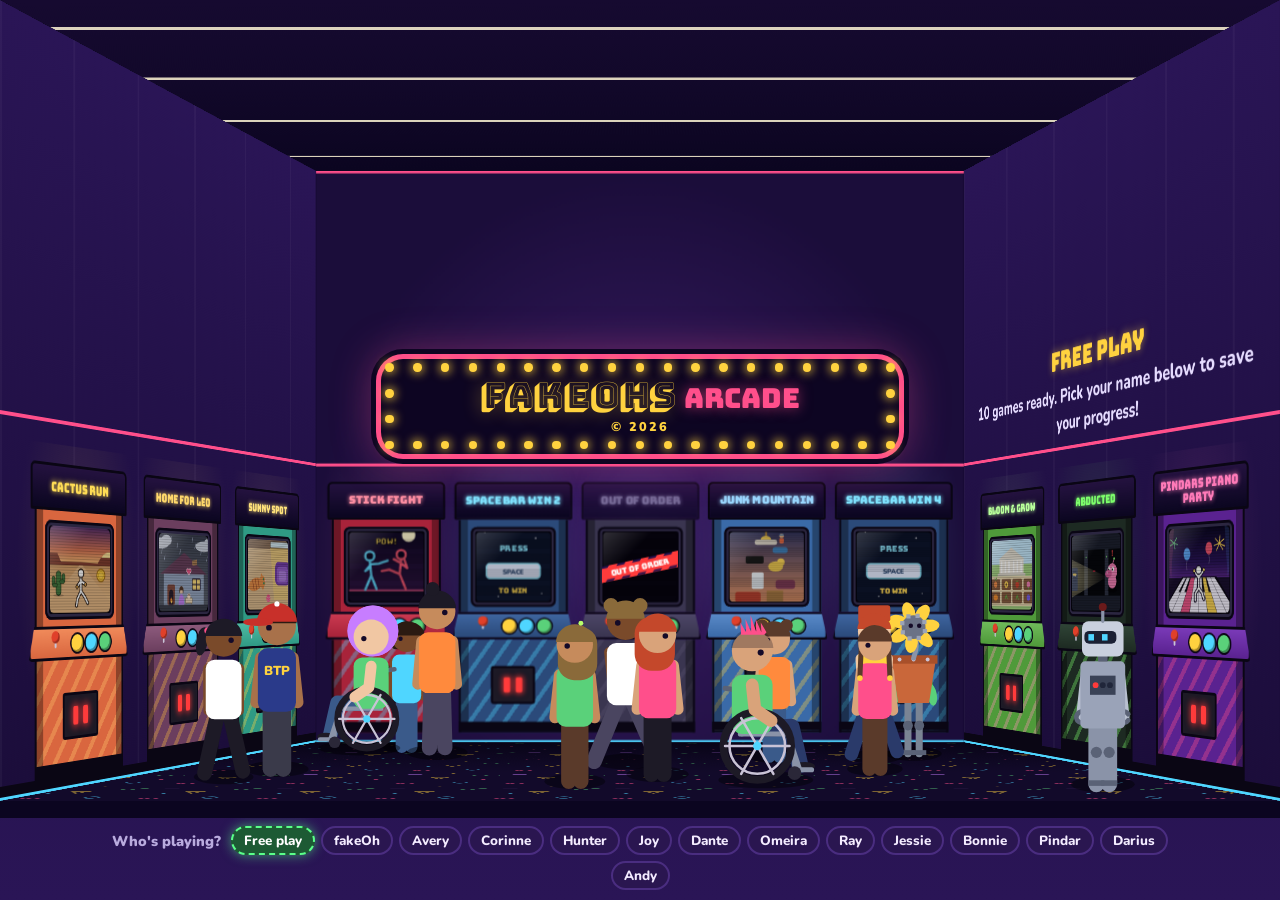
==== commit 60e96cc2: "Add files via upload" ====
--- a/index.html
+++ b/index.html
@@ -405,13 +405,15 @@
       art: "space"
     },
     {
+      // TEMPORARY test game for checking scores. Replace with a real game later.
+      // (Beta Theta Why? is now a secret: click the guy in the red cap in the crowd.)
       ready: true,
-      id: "beta-theta-why",
-      title: "Beta Theta Why?",
-      href: "games/beta-theta-why/index.html",
-      desc: "Pledge night! Do 10 silly tasks for the brothers. Dodge the gorilla. Avoid Frank.",
-      needs: ["Keyboard or touch", "Sound on"],
-      art: "frat"
+      id: "space-win-2",
+      title: "Spacebar Win 2",
+      href: "games/space-win/index.html?slot=2",
+      desc: "Test game: press the space bar to win. For checking scores.",
+      needs: ["Keyboard or tap", "Test game"],
+      art: "space"
     },
     {
       ready: true,
@@ -886,6 +888,25 @@
   // World coordinates: x across the screen, z into the screen (negative = farther away),
   // floor at y = G.yFloor. The same perspective numbers drive the CSS walls and the crowd.
   var room = document.getElementById("room");
+  var btpHover = false;
+  function btpAt(e) {
+    var bro = people.filter(function (q) { return q.btp && q.hit; })[0];
+    if (!bro) return false;
+    var r = room.getBoundingClientRect(), mx = e.clientX - r.left, my = e.clientY - r.top, b = bro.hit;
+    return mx >= b.x && mx <= b.x + b.w && my >= b.y && my <= b.y + b.h;
+  }
+  // he stands in front of the machines, so catch the click before a machine does
+  room.addEventListener("click", function (e) {
+    if (!btpAt(e)) return;
+    e.preventDefault(); e.stopPropagation();
+    location.href = "games/beta-theta-why/index.html";
+  }, true);
+  room.addEventListener("mousemove", function (e) {
+    var on = btpAt(e);
+    if (on !== btpHover) { btpHover = on; room.style.cursor = on ? "pointer" : ""; }
+  });
+  room.addEventListener("mouseleave", function () { btpHover = false; room.style.cursor = ""; });
+  if (/[?&]test=1/.test(location.search)) window.BTP_TEST = function () { var b = people.filter(function (q) { return q.btp; })[0]; return b && b.hit; };
   var wallL = document.getElementById("wallL"), wallR = document.getElementById("wallR");
   var floorEl = document.getElementById("floor"), backEl = document.getElementById("back");
   var canvas = document.getElementById("crowd"), ctx = canvas.getContext("2d");
@@ -1048,6 +1069,9 @@
       if (people[j + 3]) people[j + 3].hairStyle = st;
     });
     people.forEach(function (q) { q.mohawk = pick(["#ff4f8b", "#4fd6ff", "#5ad17a", "#ffd23f", q.hair]); });
+    // the Beta Theta Why? brother: baseball cap, "BTP" shirt. Click him to play his game!
+    var bro = people[8];
+    if (bro) { bro.btp = true; bro.kind = "human"; bro.hairStyle = "short"; bro.shirt = "#2a3a8a"; bro.pants = "#3a3a4a"; bro.joins = true; }
     people[0].joins = people[1].joins = people[2].joins = true;
     people[2].petal = pick(["#ff7ab8", "#ffd23f", "#c77dff"]);
   }
@@ -1248,6 +1272,11 @@
     } else {
       ctx.fillStyle = shirt;
       ctx.beginPath(); ctx.roundRect(x - s * 0.12 + lean * 0.6, shY - s * 0.02, s * 0.24, hipY - shY + s * 0.06, s * 0.06); ctx.fill();
+      if (p.btp) {
+        ctx.fillStyle = "#ffd23f"; ctx.font = "900 " + Math.max(6, Math.round(s * 0.085)) + "px Nunito, sans-serif";
+        ctx.textAlign = "center"; ctx.textBaseline = "middle";
+        ctx.fillText("BTP", x + lean * 0.6, shY + (hipY - shY) * 0.38); ctx.textBaseline = "alphabetic";
+      }
       if (reveal) {
         // the disguise slips: green head, big black eyes, antennae
         ctx.strokeStyle = "#7dd65a"; ctx.lineWidth = s * 0.02;
@@ -1265,6 +1294,20 @@
       } else {
         drawHead(p, hx, headY, s, T);
         ctx.fillStyle = "#140a28"; ctx.beginPath(); ctx.arc(hx + p.dir * s * 0.05, headY + s * 0.01, Math.max(1, s * 0.018), 0, 7); ctx.fill();
+        if (p.btp) {
+          var cr = s * 0.125;
+          ctx.fillStyle = "#c8302a";                                         // red cap
+          ctx.beginPath(); ctx.arc(hx, headY - cr * 0.15, cr * 1.02, Math.PI * 1.02, Math.PI * 1.98); ctx.fill();
+          ctx.beginPath(); ctx.ellipse(hx + p.dir * cr * 0.95, headY - cr * 0.2, cr * 0.75, cr * 0.2, 0, 0, 7); ctx.fill();   // brim
+          ctx.fillStyle = "#fff"; ctx.beginPath(); ctx.arc(hx, headY - cr * 1.12, Math.max(1, cr * 0.13), 0, 7); ctx.fill();
+          p.hit = { x: x - s * 0.22, y: headY - s * 0.2, w: s * 0.44, h: y - (headY - s * 0.2) };
+          if (btpHover) {   // a little "pledge?" bubble while you point at him
+            ctx.font = "900 " + Math.max(10, Math.round(s * 0.12)) + "px Nunito, sans-serif";
+            var bt = "Pledge? Click me!", bw = ctx.measureText(bt).width + 14, by = headY - s * 0.42;
+            ctx.fillStyle = "#fff"; ctx.beginPath(); ctx.roundRect(hx - bw / 2, by - s * 0.09, bw, s * 0.18, 8); ctx.fill();
+            ctx.fillStyle = "#2a1a10"; ctx.textAlign = "center"; ctx.textBaseline = "middle"; ctx.fillText(bt, hx, by); ctx.textBaseline = "alphabetic";
+          }
+        }
         if (kind === "alien") {   // a tiny green antenna tip poking out of the hair. Shh!
           ctx.fillStyle = "#b8ff6b";
           ctx.beginPath(); ctx.arc(hx - p.dir * s * 0.04, headY - s * 0.14, Math.max(1, s * 0.016), 0, 7); ctx.fill();
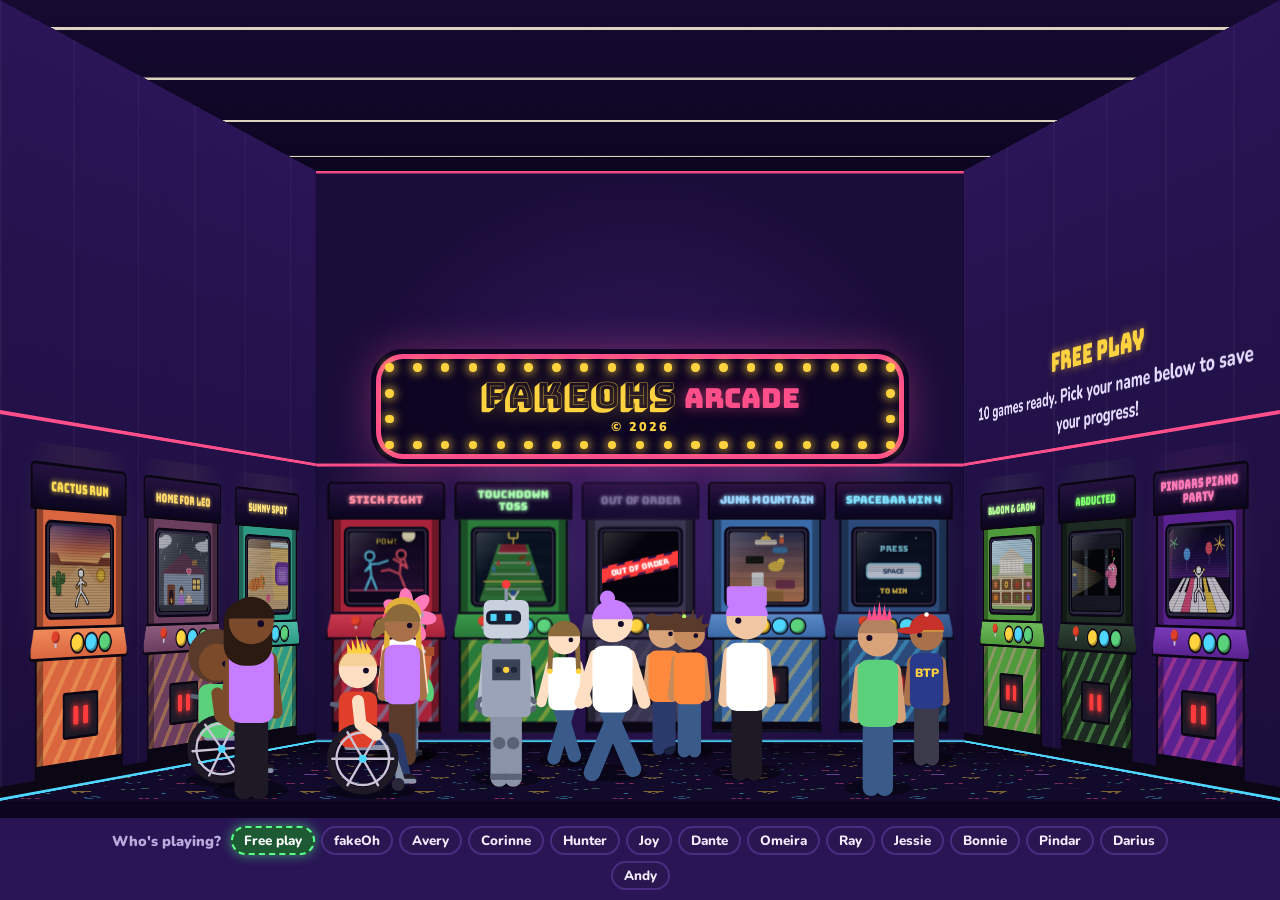
==== commit 4390dfcd: "Add files via upload" ====
--- a/index.html
+++ b/index.html
@@ -405,15 +405,13 @@
       art: "space"
     },
     {
-      // TEMPORARY test game for checking scores. Replace with a real game later.
-      // (Beta Theta Why? is now a secret: click the guy in the red cap in the crowd.)
       ready: true,
-      id: "space-win-2",
-      title: "Spacebar Win 2",
-      href: "games/space-win/index.html?slot=2",
-      desc: "Test game: press the space bar to win. For checking scores.",
-      needs: ["Keyboard or tap", "Test game"],
-      art: "space"
+      id: "touchdown-toss",
+      title: "Touchdown Toss",
+      href: "games/touchdown-toss/index.html",
+      desc: "You're the QB with endless footballs! Throw TDs and beat the CPU in a 2-minute game.",
+      needs: ["Webcam", "Mouse works too"],
+      art: "football"
     },
     {
       ready: true,
@@ -606,7 +604,22 @@
     '<rect x="48" y="6" width="2.5" height="14" fill="#c08a20"/><path d="M42 24 a7 5 0 0 1 14 0z" fill="#ffd23f"/>' +
     '<g transform="translate(70,30)"><rect x="-3" y="-8" width="6" height="7" rx="1.5" fill="#ff6a3a"/><circle cy="-11" r="3" fill="#e8b080"/><rect x="-3" y="-13" width="6" height="1.5" fill="#3a8ad0"/></g>' +
     '</svg>';
-  var ARTS = { junk: junkArt, frat: fratArt, fight: fightArt, space: spaceArt, cactus: cactusArt, piano: pianoArt, leo: leoArt, abducted: abductedArt, sunny: sunnyArt, bloom: bloomArt };
+  var footballArt =
+    '<svg viewBox="0 0 100 120" preserveAspectRatio="xMidYMid slice" xmlns="http://www.w3.org/2000/svg">' +
+    '<rect width="100" height="120" fill="#0b1a30"/>' +
+    '<polygon points="30,30 70,30 100,120 0,120" fill="#2f8a3a"/>' +
+    '<polygon points="34,30 66,30 70,42 30,42" fill="#a8233a"/>' +
+    '<g stroke="#fff" stroke-width="1.2"><line x1="29" y1="42" x2="71" y2="42"/><line x1="25" y1="55" x2="75" y2="55"/><line x1="20" y1="70" x2="80" y2="70"/><line x1="13" y1="90" x2="87" y2="90"/></g>' +
+    '<line x1="10" y1="80" x2="90" y2="80" stroke="#ffd23f" stroke-width="1.5"/>' +
+    '<g stroke="#ffd23f" stroke-width="2" fill="none"><path d="M50 30 V22 M44 22 H56 M44 22 V10 M56 22 V10"/></g>' +
+    '<ellipse cx="62" cy="48" rx="5" ry="3" transform="rotate(-30 62 48)" fill="#8a4a1a"/>' +
+    '<g stroke="#fff" stroke-width="2.5" stroke-linecap="round"><path d="M50 112 V100 M50 100 L46 112 M50 100 L54 112 M50 104 L44 96 M50 104 L57 93"/></g>' +
+    '<circle cx="50" cy="95" r="3.5" fill="#2a5ad0"/>' +
+    '<g stroke="#3a8ae8" stroke-width="1.6" stroke-linecap="round"><path d="M24 66 V59 M24 59 L22 66 M24 59 L26 66"/><path d="M76 66 V59 M76 59 L74 66 M76 59 L78 66"/></g>' +
+    '<g stroke="#e8473f" stroke-width="1.6" stroke-linecap="round"><path d="M30 58 V52 M30 52 L28 58 M30 52 L32 58"/><path d="M70 58 V52 M70 52 L68 58 M70 52 L72 58"/></g>' +
+    '<text x="50" y="7.5" text-anchor="middle" font-family="Bungee, Impact, sans-serif" font-size="6" fill="#ffd23f">TOUCHDOWN!</text>' +
+    '</svg>';
+  var ARTS = { football: footballArt, junk: junkArt, frat: fratArt, fight: fightArt, space: spaceArt, cactus: cactusArt, piano: pianoArt, leo: leoArt, abducted: abductedArt, sunny: sunnyArt, bloom: bloomArt };
 
   var coneIcon =
     '<svg viewBox="0 0 30 34" aria-hidden="true"><rect x="2" y="29" width="26" height="4" rx="1" fill="#ff6a00" stroke="#22104a" stroke-width="1.5"/>' +
@@ -621,6 +634,7 @@
     abducted: { body: "#1d2a22", hi: "#2f4436", accent: "#7dff6b", neon: "#7dff6b" },
     sunny: { body: "#2f9a84", hi: "#4fbaa4", accent: "#ffd23f", neon: "#ffe27a" },
     bloom: { body: "#4f9a3a", hi: "#6fba5a", accent: "#ff8fb8", neon: "#b8ff9a" },
+    football: { body: "#2a7a3a", hi: "#3a9a4a", accent: "#ffd23f", neon: "#a8ffb0" },
     junk: { body: "#3a6aa8", hi: "#5a8ac8", accent: "#ffd23f", neon: "#9ad8ff" },
     frat: { body: "#6a3a1a", hi: "#8a5a2a", accent: "#ffd23f", neon: "#ffd88a" },
     fight: { body: "#a8233a", hi: "#cc3a52", accent: "#4fd6ff", neon: "#ff8fa3" },
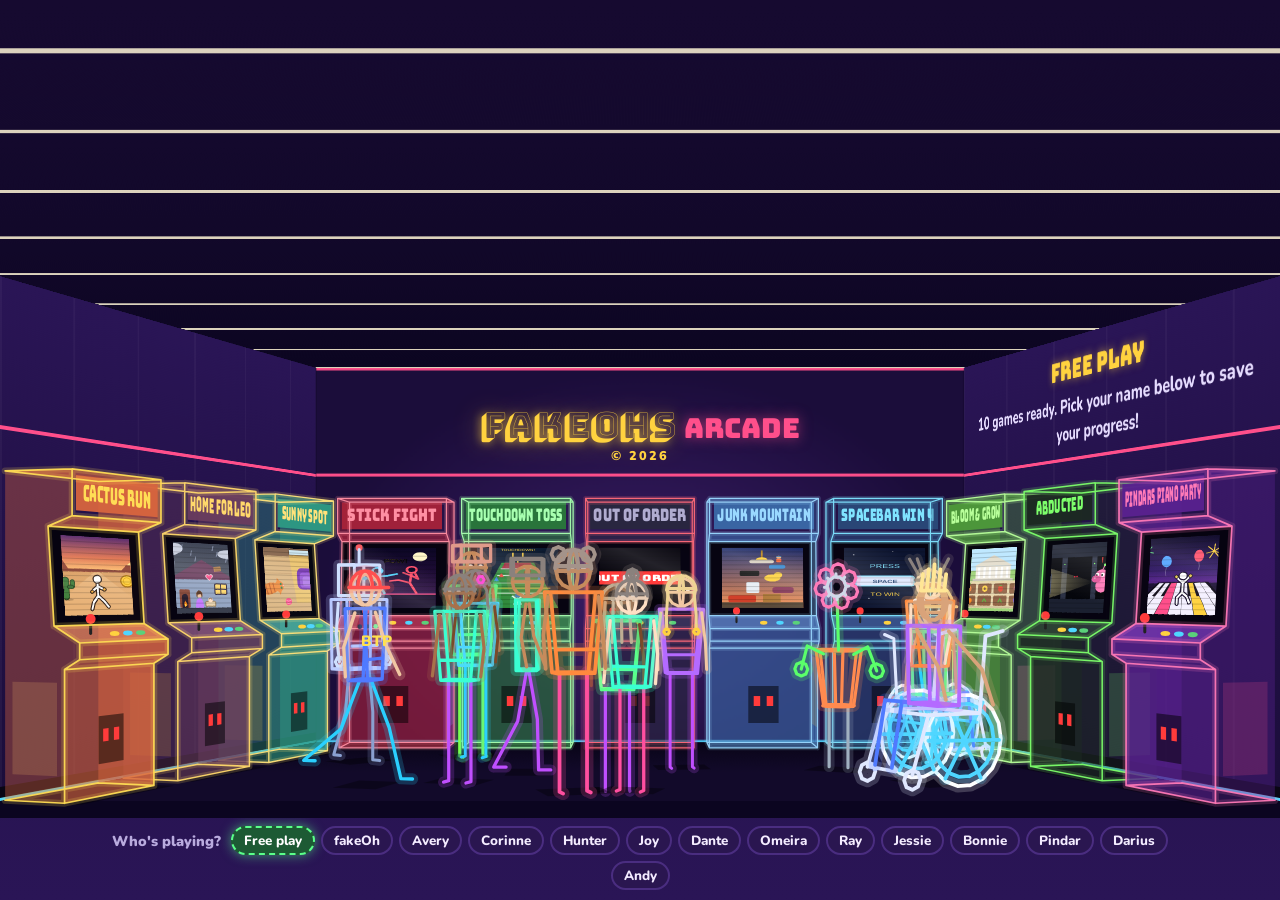
==== commit 3d1ce361: "Add files via upload" ====
--- a/index.html
+++ b/index.html
@@ -43,7 +43,10 @@
   /* ---------- Neon sign on the wall ---------- */
   /* the title sign hangs on the back wall, just above the machines */
   #hanging { position: absolute; z-index: 4; pointer-events: none; display: grid; place-items: center; }
-  #hanging .sign { max-width: none; padding: 0.55em 1.3em; }
+  /* the sign is just glowing neon letters on the wall now: no frame, no bulbs */
+  #hanging .sign { max-width: none; padding: 0; background: transparent; box-shadow: none; border-radius: 0; }
+  #hanging .bulbs { display: none; }
+  #hanging .sign h1 { text-shadow: 0 0 10px rgba(255, 210, 63, 0.8), 0 0 28px rgba(255, 210, 63, 0.45); }
   #hanging .sign h1 { font-size: 1em; white-space: nowrap; }
   #hanging .sign h1 span { display: inline; margin: 0 0 0 0.3em; }
   .sign {
@@ -79,6 +82,7 @@
     --who-fs: 26px; --info-fs: 13px;
   }
   #topText .wall-text { position: static; }
+  .who.wall-text { bottom: calc(100% - var(--stripe-top) + 0.43em); line-height: 1; }
   .who .lbl { font: 900 0.3em Nunito, sans-serif; letter-spacing: 0.2em; text-transform: uppercase; color: #b8a6e0; }
   .who b {
     font-family: "Bungee", Impact, sans-serif; font-weight: 400; color: #5aff8a; white-space: nowrap;
@@ -90,6 +94,10 @@
     color: var(--bulb); text-shadow: 0 0 12px rgba(255, 210, 63, 0.55);
   }
   .info .needs { display: block; color: #4fd6ff; margin-top: 0.3em; }
+  .info .byline + .needs { margin-top: 0; }               /* title + maker sit snug on the last line */
+  .info .byline { display: block; margin: -0.15em 0 0.05em; line-height: 1.1; font-weight: 900; letter-spacing: 0.12em; text-transform: uppercase; font-size: 0.8em; color: #ff8fd8; text-shadow: 0 0 10px rgba(255, 79, 216, 0.6); }
+  /* game descriptions never run longer than 4 lines */
+  .info .desc { display: -webkit-box; -webkit-box-orient: vertical; -webkit-line-clamp: 4; line-clamp: 4; overflow: hidden; max-height: 4.8em; }
 
   /* ---------- The room ---------- */
   .room {
@@ -106,7 +114,6 @@
   .floor {
     transform-origin: 50% 0; backface-visibility: visible;
     background-color: var(--carpet);
-    background-image: url("data:image/svg+xml,%3Csvg xmlns='http://www.w3.org/2000/svg' width='160' height='160'%3E%3Cg fill='none' stroke-width='4' stroke-linecap='round'%3E%3Cpath d='M14 30l10-10 10 10 10-10' stroke='%23ff4f8b' stroke-opacity='.5'/%3E%3Ccircle cx='110' cy='34' r='9' stroke='%234fd6ff' stroke-opacity='.45'/%3E%3Cpath d='M60 96l12-20 12 20z' stroke='%23ffd23f' stroke-opacity='.45'/%3E%3Cpath d='M120 120q10-14 20 0t20 0' stroke='%235ad17a' stroke-opacity='.45'/%3E%3Cpath d='M20 130h18' stroke='%23c77dff' stroke-opacity='.5'/%3E%3C/g%3E%3Ccircle cx='86' cy='146' r='3' fill='%23ffd23f' fill-opacity='.55'/%3E%3Ccircle cx='140' cy='70' r='3' fill='%23ff4f8b' fill-opacity='.55'/%3E%3Ccircle cx='34' cy='76' r='3' fill='%234fd6ff' fill-opacity='.55'/%3E%3C/svg%3E");
     background-size: 120px 120px;
   }
   .floor::after { content: ""; position: absolute; inset: 0; background: linear-gradient(180deg, transparent 40%, rgba(5,2,15,0.75) 100%); }
@@ -140,6 +147,8 @@
   }
 
   /* ---------- Arcade cabinets ---------- */
+  /* the flat cabinets are now invisible stand-ins: the 3D wireframe cabinets are drawn on the canvas */
+  .side .cab, .back .cab { opacity: 0 !important; pointer-events: none !important; }
   .cab {
     --body: #3a3550; --body-hi: #4d4768; --accent: #5a5470; --neon: #8a84a8;
     position: relative; flex: none; width: var(--cw); height: var(--ch);
@@ -641,6 +650,12 @@
     space: { body: "#2b4a7a", hi: "#3f66a0", accent: "#4fd6ff", neon: "#7fe4ff" }
   };
   var READY_COUNT = GAMES.filter(function (g) { return g.ready; }).length;
+  // who made each game (shown on the right wall when you point at a machine)
+  var AUTHORS = {
+    "cactus-run": "fake0h", "home-for-leo": "Corinne", "sunny-spot": "Bonnie", "stick-fight": "fake0h",
+    "touchdown-toss": "Avery", "junk-mountain": "Corinne", "bloom-and-grow": "Corinne", "abducted": "Corinne",
+    "piano-party": "Pindar"
+  };
   var reduceMotion = window.matchMedia("(prefers-reduced-motion: reduce)").matches;
 
   // ---------- Build the cabinets ----------
@@ -677,7 +692,7 @@
     var s = document.createElement("strong");
     if (g && g.ready) {
       s.textContent = g.title; info.appendChild(s);
-      info.appendChild(document.createTextNode(g.desc));
+      if (AUTHORS[g.id]) { var by = document.createElement("span"); by.className = "byline"; by.textContent = "Made by " + AUTHORS[g.id]; info.appendChild(by); }
       var n = document.createElement("span"); n.className = "needs"; n.textContent = g.needs.join(" · "); info.appendChild(n);
     } else if (i === BROKEN) {
       s.textContent = "Out of order"; info.appendChild(s);
@@ -842,9 +857,8 @@
     resetBox.hidden = !cur;
     whoEl.innerHTML = "";
     if (cur) {
-      var lb = document.createElement("span"); lb.className = "lbl"; lb.textContent = "Now playing";
       var nm = document.createElement("b"); nm.textContent = cur;
-      whoEl.append(lb, nm);
+      whoEl.append(nm);
     }
     if (!cur) showAsk(false);
     cabs.forEach(function (cab, i) {
@@ -956,12 +970,17 @@
     var yFloor = rh * 0.97, wallH = yFloor;
     var ox = rw / 2, oy = yFloor - ch * 0.62;
     var cot = Math.cos(theta) / Math.sin(theta);
+    // Back-wall machines: sized so their tops line up with the tops of the side machines
+    // where the side walls meet the back wall (same proportions as the side machines).
+    var sideShift = cw * 0.3;                                             // side machines sit a bit closer to you
+    var zFar = (d0 - sideShift + 2 * spacing + cw / 2) * Math.sin(theta);  // the innermost side machine's far corner
+    var bch = ch * (0.62 + 0.38 * (P + Dz) / (P + zFar)), bcw = bch / 2.3;
 
     room.style.perspective = P + "px";
     room.style.perspectiveOrigin = ox + "px " + oy + "px";
 
     // one neon line runs along both side walls and across the back wall, just above the back machines
-    var stripeTop = wallH - (14 + cw * grow * 2.3 + 26);
+    var stripeTop = wallH - (14 + bch + 26);
     var narrow = rw < 640, topText = document.getElementById("topText");
     var whoNode = document.getElementById("who"), infoNode = document.getElementById("info");
     if (narrow) { topText.append(whoNode, infoNode); }
@@ -988,8 +1007,7 @@
     backEl.style.left = inset + "px"; backEl.style.width = bw + "px";
     backEl.style.top = (yFloor - wallH) + "px"; backEl.style.height = wallH + "px";
     backEl.style.transform = "translateZ(" + (-Dz) + "px)";
-    var bcw = cw * grow, bch = bcw * 2.3;
-    var step = Math.min(bcw * 1.45, (bw - bcw * 1.3) / 4);
+    var step = Math.min(bcw * 1.14, (bw - bcw * 1.3) / 4);            // back machines close together
     backSign.style.bottom = (bch + 44) + "px";
 
     var spots = [];
@@ -1003,7 +1021,7 @@
         backEl.appendChild(cab);
         spots.push({ wall: "B", x: inset + lx });
       } else {
-        var left = s.wall === "L", d = d0 + s.n * spacing;
+        var left = s.wall === "L", d = d0 - sideShift + s.n * spacing;
         cab.style.left = (left ? d - cw / 2 : D - d - cw / 2) + "px";
         (left ? wallL : wallR).appendChild(cab);
         spots.push({ wall: s.wall, left: left, d: d });
@@ -1025,7 +1043,26 @@
     hang.style.top = Math.max(8, topY - sign.offsetHeight) + "px";
     topText.style.bottom = (rh - Math.max(8, topY - sign.offsetHeight) + 14) + "px";
 
-    G = { rw: rw, rh: rh, ch: ch, cw: cw, P: P, ox: ox, oy: oy, yFloor: yFloor, theta: theta, cot: cot, Dz: Dz, spots: spots };
+    // Lower the ceiling so it sits exactly as far above the sign as the neon line sits below it.
+    // (Phones keep the tall room, because the name and status float above the sign there.)
+    if (!narrow) {
+      var signTop = Math.max(8, topY - sign.offsetHeight), gap = 40;   // space between the sign and the ceiling
+      var hs = 14 + bch + 26;                                     // neon line height above the floor
+      var wallH2 = Math.max(hs + 60, Math.min(yFloor, (yFloor - oy) - (signTop - gap - oy) / kb));
+      var st2 = wallH2 - hs;
+      [wallL, wallR, backEl].forEach(function (w) {
+        w.style.top = (yFloor - wallH2) + "px"; w.style.height = wallH2 + "px"; w.style.setProperty("--stripe-top", st2 + "px");
+      });
+      // the ceiling reaches forward from the back wall until it fills the top of the screen
+      var cy = yFloor - wallH2;
+      var kTop = cy < oy - 1 ? oy / (oy - cy) : 1;
+      var zf = Math.max(0, Math.min(P * 0.9, P * (1 - 1 / kTop))), ext = zf * cot, cw2 = rw + 2 * ext;
+      ceil.style.left = (-ext) + "px"; ceil.style.width = cw2 + "px"; ceil.style.top = cy + "px"; ceil.style.height = (Dz + zf) + "px";
+      ceil.style.transform = "translateZ(" + zf + "px) rotateX(-90deg)";
+      ceil.style.clipPath = "polygon(0 0, " + cw2 + "px 0, " + (cw2 - ext - inset) + "px " + (Dz + zf) + "px, " + (ext + inset) + "px " + (Dz + zf) + "px)";
+    }
+
+    G = { rw: rw, rh: rh, ch: ch, cw: cw, bcw: bcw, bch: bch, P: P, ox: ox, oy: oy, yFloor: yFloor, theta: theta, cot: cot, Dz: Dz, spots: spots };
     var dpr = Math.min(window.devicePixelRatio || 1, 2);
     canvas.width = rw * dpr; canvas.height = rh * dpr;
     canvas.style.width = rw + "px"; canvas.style.height = rh + "px";
@@ -1040,13 +1077,13 @@
   }
   // walkable corridor between the walls at depth z
   function corridor(z) {
-    var inset = (-z) * G.cot, m = G.cw * 0.3;
+    var inset = (-z) * G.cot, m = G.cw * 0.78;          // stay clear of the 3D cabinets
     return [inset + m, G.rw - inset - m];
   }
 
   // ---------- The crowd ----------
-  var SHIRTS = ["#ff4f8b", "#4fd6ff", "#ffd23f", "#5ad17a", "#c77dff", "#ff8a3d", "#ffffff", "#e0402a"];
-  var PANTS = ["#2a3a6a", "#1d1a26", "#5a3a2a", "#3a5a8a", "#4a4560"];
+  var SHIRTS = ["#ff4fd8", "#4fd6ff", "#ffe14f", "#5aff8a", "#b46aff", "#ff8a3d", "#3affd2", "#ff4f6b"];   // neon!
+  var PANTS = ["#4f7aff", "#c04fff", "#2ad0ff", "#ff4fa0", "#7aff4f", "#ffb84f"];
   var SKINS = ["#f1c7a3", "#d9a37a", "#a8714a", "#7a4a2a", "#ffdfc4", "#c68b5c"];
   var HAIR = ["#2b1a12", "#5a3a2a", "#e0b03a", "#1d1a26", "#c4482b", "#8a6a3a", "#c77dff"];
   var HAIR_STYLES = ["short", "mohawk", "long", "ponytail", "buns", "afro", "spiky", "bob", "curly", "braids", "topknot", "flattop"];
@@ -1056,7 +1093,7 @@
   var hover = -1;
 
   function randomSpot() {
-    var z = -rand(G.cw * 0.45, G.Dz * 0.9), c = corridor(z);
+    var z = -rand(G.cw * 0.45, Math.min(G.Dz * 0.9, G.Dz - G.bcw * 0.62 - G.cw * 0.35)), c = corridor(z);
     return [rand(c[0], Math.max(c[0], c[1])), z];
   }
   function wander(p) {
@@ -1085,7 +1122,7 @@
     people.forEach(function (q) { q.mohawk = pick(["#ff4f8b", "#4fd6ff", "#5ad17a", "#ffd23f", q.hair]); });
     // the Beta Theta Why? brother: baseball cap, "BTP" shirt. Click him to play his game!
     var bro = people[8];
-    if (bro) { bro.btp = true; bro.kind = "human"; bro.hairStyle = "short"; bro.shirt = "#2a3a8a"; bro.pants = "#3a3a4a"; bro.joins = true; }
+    if (bro) { bro.btp = true; bro.kind = "human"; bro.hairStyle = "short"; bro.shirt = "#4f7aff"; bro.pants = "#2ad0ff"; bro.joins = true; }
     people[0].joins = people[1].joins = people[2].joins = true;
     people[2].petal = pick(["#ff7ab8", "#ffd23f", "#c77dff"]);
   }
@@ -1102,7 +1139,7 @@
       // gather on the floor in front of the machine
       var x, z;
       if (sp.wall === "B") {
-        z = -G.Dz + rand(G.cw * 0.35, G.cw * 1.4);
+        z = -G.Dz + G.bcw * 0.62 + rand(G.cw * 0.25, G.cw * 1.2);
         var cb = corridor(z);
         x = Math.min(cb[1], Math.max(cb[0], sp.x + (Math.random() - 0.5) * G.cw * 1.6));
         p.face = Math.random() < 0.5 ? -1 : 1;
@@ -1492,13 +1529,465 @@
     ctx.textAlign = "center"; ctx.textBaseline = "middle"; ctx.fillText("?", hx, qy + 1);
   }
 
+  // =================================================================
+  // 3D WIREFRAME CABINETS
+  // Drawn with the same perspective as the room, standing on the floor
+  // and sticking out from the walls. The game's picture plays on the screen.
+  // =================================================================
+  // side-view shape of a cabinet: [depth out from the wall, height] as fractions
+  var PROFILE = [
+    [0, 0], [0.8, 0], [0.8, 0.40], [1.0, 0.43], [1.0, 0.48],   // base, front, control panel lip
+    [0.66, 0.53], [0.58, 0.83],                                 // control panel top, screen (tilted back)
+    [0.9, 0.86], [0.9, 1.0], [0, 1.0]                            // marquee overhang, top, back
+  ];
+  var FACE = { body: [1, 2], under: [2, 3], lip: [3, 4], panel: [4, 5], screen: [5, 6], hood: [6, 7], marquee: [7, 8], top: [8, 9] };
+  var artImgs = {};
+  Object.keys(ARTS).forEach(function (k) {
+    var svg = ARTS[k].replace("<svg ", '<svg width="200" height="240" ');
+    if (svg.indexOf("xmlns=") < 0) svg = svg.replace("<svg ", '<svg xmlns="http://www.w3.org/2000/svg" ');
+    var im = new Image(); im.src = "data:image/svg+xml;charset=utf-8," + encodeURIComponent(svg); artImgs[k] = im;
+  });
+  var cabHull = [], cabDepth = [];
+
+  function P3(X, Y, Z) {
+    var k = G.P / (G.P - Z);
+    return [G.ox + (X - G.ox) * k, G.oy + (G.yFloor - Y - G.oy) * k, Z, k];
+  }
+  // a cabinet's own coordinates: u = across (centred), v = up, w = out from the wall
+  function cabFrame(i) {
+    var sp = G.spots[i], th = G.theta, c = Math.cos(th), s = Math.sin(th);
+    var back = sp.wall === "B", w = back ? G.bcw : G.cw, h = back ? G.bch : G.ch, dp = w * 0.62;
+    var X0, Z0, ax, az, nx, nz;
+    if (back) { X0 = sp.x; Z0 = -G.Dz; ax = 1; az = 0; nx = 0; nz = 1; }
+    else if (sp.left) { X0 = sp.d * c; Z0 = -sp.d * s; ax = c; az = -s; nx = s; nz = c; }
+    else { X0 = G.rw - sp.d * c; Z0 = -sp.d * s; ax = c; az = s; nx = -s; nz = c; }   // "across" always runs to the right as you face the machine
+    return { w: w, h: h, dp: dp, at: function (u, v, wo) { return P3(X0 + ax * u + nx * wo, v, Z0 + az * u + nz * wo); } };
+  }
+  function prof(f, u, idx) { var p = PROFILE[idx]; return f.at(u, p[1] * f.h, p[0] * f.dp); }
+  // a point on a front face: s = across (0..1), t = along the face from its first to second corner (0..1)
+  function onFace(f, face, s, t) {
+    var a = PROFILE[face[0]], b = PROFILE[face[1]];
+    return f.at((s - 0.5) * f.w, (a[1] + (b[1] - a[1]) * t) * f.h, (a[0] + (b[0] - a[0]) * t) * f.dp);
+  }
+  function poly(pts, fill) { ctx.beginPath(); ctx.moveTo(pts[0][0], pts[0][1]); for (var k = 1; k < pts.length; k++) ctx.lineTo(pts[k][0], pts[k][1]); ctx.closePath(); if (fill) { ctx.fillStyle = fill; ctx.fill(); } }
+  function faceQuad(f, face, s0, s1, t0, t1) { return [onFace(f, face, s0, t0), onFace(f, face, s1, t0), onFace(f, face, s1, t1), onFace(f, face, s0, t1)]; }
+  // draw an image onto a 3D quad, in thin slices so the perspective looks right
+  function imageOnQuad(img, q, iw, ih) {
+    // q = [bottom-left, bottom-right, top-right, top-left]
+    var N = 12;
+    ctx.save(); poly(q); ctx.clip();
+    for (var k = 0; k < N; k++) {
+      var u0 = k / N, u1 = (k + 1) / N;
+      var tl = [q[3][0] + (q[2][0] - q[3][0]) * u0, q[3][1] + (q[2][1] - q[3][1]) * u0];
+      var tr = [q[3][0] + (q[2][0] - q[3][0]) * u1, q[3][1] + (q[2][1] - q[3][1]) * u1];
+      var bl = [q[0][0] + (q[1][0] - q[0][0]) * u0, q[0][1] + (q[1][1] - q[0][1]) * u0];
+      var sx = iw * u0, sw = iw / N;
+      ctx.save();
+      ctx.transform((tr[0] - tl[0]) / sw, (tr[1] - tl[1]) / sw, (bl[0] - tl[0]) / ih, (bl[1] - tl[1]) / ih, tl[0], tl[1]);
+      ctx.drawImage(img, sx, 0, sw, ih, 0, 0, sw * 1.04, ih);
+      ctx.restore();
+    }
+    ctx.restore();
+  }
+  // text painted on a 3D quad (the marquee)
+  function textOnQuad(txt, q, color, glow) {
+    var tl = q[3], tr = q[2], bl = q[0], W0 = 200, H0 = 40;
+    ctx.save();
+    ctx.transform((tr[0] - tl[0]) / W0, (tr[1] - tl[1]) / W0, (bl[0] - tl[0]) / H0, (bl[1] - tl[1]) / H0, tl[0], tl[1]);
+    ctx.font = "26px Bungee, Impact, sans-serif"; ctx.textAlign = "center"; ctx.textBaseline = "middle";
+    var tw = ctx.measureText(txt).width, sc = Math.min(1, 186 / tw);
+    ctx.translate(100, 21); ctx.scale(sc, 1);
+    if (glow) { ctx.shadowColor = glow; ctx.shadowBlur = 8; }
+    ctx.fillStyle = color; ctx.fillText(txt, 0, 0);
+    ctx.restore();
+  }
+  function hull(pts) {
+    var p = pts.map(function (q) { return [q[0], q[1]]; }).sort(function (a, b) { return a[0] - b[0] || a[1] - b[1]; });
+    var cross = function (o, a, b) { return (a[0] - o[0]) * (b[1] - o[1]) - (a[1] - o[1]) * (b[0] - o[0]); };
+    var lo = [], up = [];
+    p.forEach(function (q) { while (lo.length >= 2 && cross(lo[lo.length - 2], lo[lo.length - 1], q) <= 0) lo.pop(); lo.push(q); });
+    for (var k = p.length - 1; k >= 0; k--) { var q = p[k]; while (up.length >= 2 && cross(up[up.length - 2], up[up.length - 1], q) <= 0) up.pop(); up.push(q); }
+    return lo.slice(0, -1).concat(up.slice(0, -1));
+  }
+  function inPoly(x, y, pts) {
+    var inside = false;
+    for (var a = 0, b = pts.length - 1; a < pts.length; b = a++) {
+      if ((pts[a][1] > y) !== (pts[b][1] > y) && x < (pts[b][0] - pts[a][0]) * (y - pts[a][1]) / (pts[b][1] - pts[a][1]) + pts[a][0]) inside = !inside;
+    }
+    return inside;
+  }
+  function hexA(hex, a) {
+    var n = parseInt(hex.slice(1), 16);
+    return "rgba(" + (n >> 16 & 255) + "," + (n >> 8 & 255) + "," + (n & 255) + "," + a + ")";
+  }
+
+  function drawCabinet(i, t) {
+    var f = cabFrame(i), sp = G.spots[i];
+    var broken = !!SLOTS[i].broken, g = broken ? null : GAMES[i], ready = !!(g && g.ready);
+    var col = ready && CAB_COLORS[g.art] ? CAB_COLORS[g.art] : { body: "#2a2840", hi: "#3a3858", accent: "#8a86b0", neon: broken ? "#ff6a7a" : "#9a96c8" };
+    var hot = hover === i || document.activeElement === cabs[i];
+    var done = cabs[i].classList.contains("done");
+    var flick = broken ? (Math.sin(t * 23) > 0.6 ? 0.35 : 1) : 1;
+    var L = PROFILE.map(function (p, k) { return prof(f, -f.w / 2, k); });
+    var R = PROFILE.map(function (p, k) { return prof(f, f.w / 2, k); });
+    var zL = L.reduce(function (a, p) { return a + p[2]; }, 0), zR = R.reduce(function (a, p) { return a + p[2]; }, 0);
+    var near = zL > zR ? L : R, far = near === L ? R : L;
+    var k0 = near[0][3];
+    cabHull[i] = hull(L.concat(R)); cabDepth[i] = (zL + zR) / 2;
+
+    // floor shadow
+    poly([f.at(-f.w / 2 - 4, 0, -2), f.at(f.w / 2 + 4, 0, -2), f.at(f.w / 2 + 4, 0, f.dp * 1.05), f.at(-f.w / 2 - 4, 0, f.dp * 1.05)], "rgba(0,0,0,0.35)");
+    // far side, then the front faces, then the screen
+    poly(far, hexA(col.body, 0.5));
+    ["body", "under", "lip", "hood", "top"].forEach(function (k) { var fc = FACE[k]; poly([prof(f, -f.w / 2, fc[0]), prof(f, f.w / 2, fc[0]), prof(f, f.w / 2, fc[1]), prof(f, -f.w / 2, fc[1])], hexA(col.body, 0.62)); });
+    poly([prof(f, -f.w / 2, 4), prof(f, f.w / 2, 4), prof(f, f.w / 2, 5), prof(f, -f.w / 2, 5)], hexA(col.hi, 0.75));   // control panel
+    poly([prof(f, -f.w / 2, 5), prof(f, f.w / 2, 5), prof(f, f.w / 2, 6), prof(f, -f.w / 2, 6)], "rgba(6,4,14,0.95)");   // screen bezel
+
+    // the screen: game picture ("video") or static / tape
+    var scr = faceQuad(f, FACE.screen, 0.12, 0.88, 0.1, 0.92);
+    var img = ready && artImgs[g.art];
+    if (img && img.complete && img.naturalWidth) {
+      imageOnQuad(img, scr, 200, 240);
+    } else {
+      poly(scr, broken ? "#05030c" : "#1a1830");
+      if (!broken) {   // TV static for "coming soon"
+        ctx.save(); poly(scr); ctx.clip();
+        var bb = cabHull[i], minx = 1e9, maxx = -1e9, miny = 1e9, maxy = -1e9;
+        scr.forEach(function (q) { minx = Math.min(minx, q[0]); maxx = Math.max(maxx, q[0]); miny = Math.min(miny, q[1]); maxy = Math.max(maxy, q[1]); });
+        for (var n = 0; n < 40; n++) { ctx.fillStyle = "rgba(255,255,255," + (Math.random() * 0.25) + ")"; ctx.fillRect(minx + Math.random() * (maxx - minx), miny + Math.random() * (maxy - miny), 2 + Math.random() * 6, 1.5); }
+        ctx.restore();
+      }
+    }
+    // screen glow, scanlines and a moving glare (the "video" look)
+    ctx.save(); poly(scr); ctx.clip();
+    for (var sl = 0; sl < 14; sl++) { var a = onFace(f, FACE.screen, 0, 0.1 + sl / 14 * 0.82), b = onFace(f, FACE.screen, 1, 0.1 + sl / 14 * 0.82); ctx.strokeStyle = "rgba(0,0,0,0.18)"; ctx.lineWidth = 1; ctx.beginPath(); ctx.moveTo(a[0], a[1]); ctx.lineTo(b[0], b[1]); ctx.stroke(); }
+    var gl = ((t * 0.35 + i * 0.17) % 1.6) - 0.3;
+    var g1 = onFace(f, FACE.screen, gl, 0.1), g2 = onFace(f, FACE.screen, gl + 0.25, 0.92);
+    var grad = ctx.createLinearGradient(g1[0], g1[1], g2[0], g2[1]);
+    grad.addColorStop(0, "rgba(255,255,255,0)"); grad.addColorStop(0.5, "rgba(255,255,255," + (hot ? 0.22 : 0.12) + ")"); grad.addColorStop(1, "rgba(255,255,255,0)");
+    poly(scr, grad);
+    if (!ready) {   // tape across the screen
+      var tq = faceQuad(f, FACE.screen, 0.02, 0.98, 0.42, 0.6);
+      poly(tq, broken ? "#ff3b3b" : "#ffd23f");
+      textOnQuad(broken ? "OUT OF ORDER" : "COMING SOON", [tq[0], tq[1], tq[2], tq[3]], broken ? "#fff" : "#2a1a00");
+    }
+    if (broken) poly(scr, "rgba(0,0,0," + (1 - flick) * 0.6 + ")");
+    ctx.restore();
+
+    // marquee: lit-up game title
+    var mq = faceQuad(f, FACE.marquee, 0.04, 0.96, 0.12, 0.88);
+    poly(mq, hexA(col.body, 0.95));
+    textOnQuad(ready ? g.title : broken ? "Out of order" : "Coming soon", mq, ready ? col.neon : "#b0acd0", ready && hot ? col.neon : null);
+    // joystick and buttons on the control panel
+    var stick = onFace(f, FACE.panel, 0.25, 0.5), top = f.at(-0.25 * f.w, PROFILE[4][1] * f.h + f.h * 0.07, (PROFILE[4][0] + PROFILE[5][0]) / 2 * f.dp);
+    ctx.strokeStyle = "#222"; ctx.lineWidth = Math.max(1.5, 3 * k0); ctx.beginPath(); ctx.moveTo(stick[0], stick[1]); ctx.lineTo(top[0], top[1]); ctx.stroke();
+    ctx.fillStyle = "#ff3b3b"; ctx.beginPath(); ctx.arc(top[0], top[1], Math.max(2, 5 * k0), 0, 7); ctx.fill();
+    ["#ffd23f", "#4fd6ff", "#5ad17a"].forEach(function (bc, n) { var b = onFace(f, FACE.panel, 0.5 + n * 0.15, 0.45); ctx.fillStyle = bc; ctx.beginPath(); ctx.ellipse(b[0], b[1], Math.max(2, 5 * b[3]), Math.max(1, 2.6 * b[3]), 0, 0, 7); ctx.fill(); });
+    // coin door
+    var door = faceQuad(f, FACE.body, 0.36, 0.64, 0.25, 0.62);
+    poly(door, "rgba(0,0,0,0.5)");
+    [0.44, 0.56].forEach(function (s) { poly(faceQuad(f, FACE.body, s - 0.03, s + 0.03, 0.42, 0.52), ready ? "#ff3b3b" : "#552020"); });
+
+    // near side panel (see-through, so it still looks like a wireframe)
+    poly(near, hexA(col.body, 0.38));
+    // side art stripe
+    var st = [f.at(near === L ? -f.w / 2 : f.w / 2, f.h * 0.08, f.dp * 0.1), f.at(near === L ? -f.w / 2 : f.w / 2, f.h * 0.08, f.dp * 0.7), f.at(near === L ? -f.w / 2 : f.w / 2, f.h * 0.36, f.dp * 0.7), f.at(near === L ? -f.w / 2 : f.w / 2, f.h * 0.36, f.dp * 0.1)];
+    poly(st, hexA(col.accent || "#ffffff", 0.18));
+
+    // the glowing wireframe edges
+    var edges = [];
+    // side-wall machines skip the two up-and-down lines along their backs (against the wall)
+    var skipBack = sp.wall !== "B";
+    [L, R].forEach(function (S) { for (var k = 0; k < S.length; k++) { if (skipBack && k === S.length - 1) continue; edges.push([S[k], S[(k + 1) % S.length]]); } });
+    for (var k = 0; k < L.length; k++) edges.push([L[k], R[k]]);
+    var neon = done ? "#5aff8a" : col.neon;
+    var pulse = done ? 0.6 + Math.sin(t * 3) * 0.3 : 1;
+    var lw = Math.max(1, (hot ? 2.6 : 1.7) * k0);
+    function strokeAll(style, width) {
+      ctx.strokeStyle = style; ctx.lineWidth = width; ctx.lineCap = "round"; ctx.lineJoin = "round"; ctx.beginPath();
+      edges.forEach(function (e) { ctx.moveTo(e[0][0], e[0][1]); ctx.lineTo(e[1][0], e[1][1]); });
+      ctx.stroke();
+    }
+    ctx.globalAlpha = flick;
+    if (done) strokeAll(hexA("#5aff8a", 0.25 * pulse), lw * 7);     // green halo for games you've beaten
+    strokeAll(hexA(neon, hot ? 0.35 : 0.18), lw * 4);              // soft glow
+    strokeAll(hexA(neon, 0.95), lw);                                // crisp neon line
+    if (hot) strokeAll("rgba(255,255,255,0.7)", lw * 0.45);
+    ctx.globalAlpha = 1;
+    // keyboard focus: a dashed ring around the machine
+    if (document.activeElement === cabs[i]) {
+      ctx.setLineDash([6, 5]); ctx.strokeStyle = "#ffd23f"; ctx.lineWidth = 2;
+      poly(cabHull[i]); ctx.stroke(); ctx.setLineDash([]);
+    }
+  }
+  function drawCabinets(t) {
+    // far ones first
+    var order = SLOTS.map(function (s, i) { return i; });
+    var depth = function (i) { var sp = G.spots[i]; return sp.wall === "B" ? -G.Dz : -sp.d * Math.sin(G.theta); };
+    order.sort(function (a, b) { return depth(a) - depth(b); }).forEach(function (i) { drawCabinet(i, t); });
+  }
+
+  // pointing at and clicking the 3D cabinets
+  function cabAt(e) {
+    var r = room.getBoundingClientRect(), x = e.clientX - r.left, y = e.clientY - r.top, best = -1, bz = -1e9;
+    cabHull.forEach(function (hl, i) { if (hl && hl.length > 2 && inPoly(x, y, hl) && cabDepth[i] > bz) { bz = cabDepth[i]; best = i; } });
+    return best;
+  }
+  room.addEventListener("pointermove", function (e) {
+    if (e.pointerType !== "mouse") return;
+    if (btpHover) return;
+    var i = cabAt(e);
+    if (i >= 0) { setHover(i); room.style.cursor = "pointer"; }
+    else { if (hover >= 0) clearHover(); room.style.cursor = ""; }
+  });
+  room.addEventListener("pointerleave", function () { if (hover >= 0) clearHover(); });
+  room.addEventListener("pointerdown", function (e) { var i = cabAt(e); if (i >= 0) cabs[i]._touched = e.pointerType !== "mouse"; });
+  room.addEventListener("click", function (e) {
+    if (btpAt(e)) return;
+    var i = cabAt(e);
+    if (i < 0) return;
+    e.preventDefault(); e.stopPropagation();
+    cabs[i].click();
+  }, true);
+
+  // =================================================================
+  // 3D WIRE PEOPLE
+  // Each person is built in 3D (wire box body, wire-sphere head, glowing limbs),
+  // turned to face where they're going, then drawn with the room's perspective.
+  // =================================================================
+  function glowHair(c) {   // dark hair would vanish as a wire, so brighten it
+    var n = parseInt(c.slice(1), 16), r = n >> 16 & 255, g = n >> 8 & 255, b = n & 255;
+    var m = function (v) { return Math.round(v + (255 - v) * 0.45); };
+    return "rgb(" + m(r) + "," + m(g) + "," + m(b) + ")";
+  }
+  function drawPerson3D(p, T) {
+    var kind = p.kind, S = G.ch * 0.55 * p.size * 1.3;            // 30% taller than before
+    // which way they face: where they're walking, at the machine they're crowding, or toward you
+    if (p.lx == null) { p.lx = p.x; p.lz = p.z; p.yaw = 0; }
+    var vx = p.x - p.lx, vz = p.z - p.lz; p.lx = p.x; p.lz = p.z;
+    var want = p.yaw;
+    if (p.moving && Math.hypot(vx, vz) > 0.05) want = Math.atan2(vx, vz);
+    else if (p.rush && hover >= 0 && G.spots[hover]) {
+      var sp = G.spots[hover], s0 = Math.sin(G.theta), c0 = Math.cos(G.theta);
+      want = sp.wall === "B" ? Math.PI : sp.left ? Math.atan2(-s0, -c0) : Math.atan2(s0, -c0);
+    } else if (!p.moving) want = (p.seed % 1 - 0.5) * 1.2;
+    var dy = Math.atan2(Math.sin(want - p.yaw), Math.cos(want - p.yaw));
+    p.yaw += dy * 0.15;
+    var fx = Math.sin(p.yaw), fz = Math.cos(p.yaw), rx = Math.cos(p.yaw), rz = -Math.sin(p.yaw);
+    var bounce = p.moving ? Math.abs(Math.cos(p.phase)) * (p.run ? 0.05 : 0.02) : 0;
+    if (p.cheer) bounce = Math.abs(Math.sin(T * 9 + p.seed)) * 0.1;
+    // local point (x right, y up, z forward; in body heights) -> screen
+    function L(x, y, z) { return P3(p.x + (x * rx + z * fx) * S, (y + bounce) * S, p.z + (x * rz + z * fz) * S); }
+    var segs = {};                      // color -> list of [a, b]
+    function seg(a, b, col) { (segs[col] = segs[col] || []).push([a, b]); }
+    function chain(pts, col) { for (var k = 0; k < pts.length - 1; k++) seg(pts[k], pts[k + 1], col); }
+    function ring(cx, cy, cz, r, plane, col, n, from, to) {
+      n = n || 14; from = from || 0; to = to == null ? Math.PI * 2 : to;
+      var pts = [];
+      for (var k = 0; k <= n; k++) {
+        var a = from + (to - from) * k / n, c = Math.cos(a) * r, s = Math.sin(a) * r;
+        pts.push(plane === "xy" ? L(cx + c, cy + s, cz) : plane === "xz" ? L(cx + c, cy, cz + s) : L(cx, cy + s, cz + c));
+      }
+      chain(pts, col);
+    }
+    function box(x0, x1, y0, y1, z0, z1, col, topW) {   // wire box (topW lets the top be wider, for shoulders)
+      var tw = topW || 1, c = [
+        L(x0, y0, z0), L(x1, y0, z0), L(x1, y0, z1), L(x0, y0, z1),
+        L(x0 * tw, y1, z0), L(x1 * tw, y1, z0), L(x1 * tw, y1, z1), L(x0 * tw, y1, z1)];
+      [[0,1],[1,2],[2,3],[3,0],[4,5],[5,6],[6,7],[7,4],[0,4],[1,5],[2,6],[3,7]].forEach(function (e) { seg(c[e[0]], c[e[1]], col); });
+      return c;
+    }
+    var reveal = false;
+    if (kind === "alien") { var cyc = p.cheer || p.shrug ? 2.6 : 6.5; reveal = ((T + p.seed * 3) % cyc) < 0.5; }
+    var shirt = p.shirt, pants = p.pants, skin = p.skin, hair = glowHair(p.hair);
+    if (kind === "robot") { shirt = "#b8c8ff"; pants = "#8aa0d0"; skin = "#cfe0ff"; }
+    if (kind === "plant") { pants = "#a0b0c0"; skin = "#5aff6a"; }
+    if (reveal) skin = "#7dff6b";
+
+    // floor shadow
+    var sh = [L(-0.14, 0, -0.1), L(0.14, 0, -0.1), L(0.14, 0, 0.12), L(-0.14, 0, 0.12)];
+    ctx.fillStyle = "rgba(0,0,0,0.35)"; ctx.beginPath(); ctx.moveTo(sh[0][0], sh[0][1]); sh.forEach(function (q) { ctx.lineTo(q[0], q[1]); }); ctx.fill();
+
+    var amp = p.moving ? (p.run ? 0.75 : 0.42) : 0;
+    if (kind === "robot") amp *= 0.6;
+    var a = Math.sin(p.phase) * amp;
+    var headY = 0.93, headC = null;
+
+    if (kind === "wheelchair") {
+      // the chair: two big wire wheels with spokes, seat, backrest, footrest, little casters
+      if (p.moving) p.wheelA = (p.wheelA || 0) + 0.12;
+      var R = 0.19, spin = p.wheelA || 0, frame = "#e0e8ff";
+      [-0.16, 0.16].forEach(function (wx) {
+        ring(wx, R, -0.04, R, "yz", "#ffffff", 18);
+        ring(wx, R, -0.04, R * 0.8, "yz", "#4fd6ff", 18);
+        for (var k = 0; k < 6; k++) { var an = spin + k * Math.PI / 3; seg(L(wx, R, -0.04), L(wx, R + Math.sin(an) * R * 0.95, -0.04 + Math.cos(an) * R * 0.95), "#4fd6ff"); }
+        ring(wx, 0.04, 0.22, 0.04, "yz", frame, 8);
+        seg(L(wx, 0.3, -0.12), L(wx, 0.3, 0.14), frame); seg(L(wx, 0.3, 0.14), L(wx, 0.06, 0.22), frame);
+        seg(L(wx, 0.3, -0.12), L(wx, 0.62, -0.15), frame); seg(L(wx, 0.62, -0.15), L(wx, 0.64, -0.24), frame);
+      });
+      seg(L(-0.16, 0.3, -0.12), L(0.16, 0.3, -0.12), frame); seg(L(-0.16, 0.3, 0.14), L(0.16, 0.3, 0.14), frame);
+      seg(L(-0.1, 0.07, 0.26), L(0.1, 0.07, 0.26), frame);
+      // seated person
+      [-0.06, 0.06].forEach(function (lx) { chain([L(lx, 0.33, 0), L(lx, 0.35, 0.2), L(lx, 0.08, 0.25)], pants); });
+      box(-0.1, 0.1, 0.33, 0.66, -0.06, 0.05, shirt, 1.1);
+      headY = 0.76;
+      [-1, 1].forEach(function (sd) {
+        var sx = sd * 0.11;
+        if (p.cheer) { var wv = Math.sin(T * 12 + p.seed) * 0.03; chain([L(sx, 0.64, 0), L(sd * 0.16, 0.78, 0.02), L(sd * 0.19 + wv, 0.92, 0.03)], skin); }
+        else if (p.shrug) chain([L(sx, 0.64, 0), L(sd * 0.18, 0.55, 0.06), L(sd * 0.24, 0.62, 0.12)], skin);
+        else { var push = p.moving ? Math.sin(p.phase * 0.9) * 0.1 : 0; chain([L(sx, 0.64, 0), L(sd * 0.15, 0.48, -0.04 + push), L(sd * 0.16, R * 1.75, -0.04 + push * 1.5)], skin); }
+      });
+    } else if (kind === "plant") {
+      // flowerpot body on metal legs, vine arms with leaves, and a flower head with a spinning gear
+      [-0.05, 0.05].forEach(function (lx, n) { var sw = (n ? -a : a); chain([L(lx, 0.32, 0), L(lx, 0.16, sw * 0.12), L(lx, 0.01, sw * 0.24)], pants); });
+      ring(0, 0.32, 0, 0.08, "xz", "#ff8a4f", 12); ring(0, 0.6, 0, 0.12, "xz", "#ff8a4f", 12);
+      for (var k = 0; k < 6; k++) { var an = k * Math.PI / 3; seg(L(Math.cos(an) * 0.08, 0.32, Math.sin(an) * 0.08), L(Math.cos(an) * 0.12, 0.6, Math.sin(an) * 0.12), "#ff8a4f"); }
+      seg(L(0, 0.6, 0), L(0, 0.86, 0.02), "#5aff6a");
+      [-1, 1].forEach(function (sd) {
+        var hand = p.cheer ? L(sd * 0.22, 0.95, 0.04) : p.shrug ? L(sd * 0.26, 0.72, 0.1) : L(sd * 0.2, 0.5 - sd * a * 0.05, sd * a * 0.08);
+        chain([L(sd * 0.08, 0.58, 0), L(sd * 0.16, 0.62, 0.02), hand], "#5aff6a");
+        var hl = p.cheer ? [sd * 0.22, 0.95, 0.04] : p.shrug ? [sd * 0.26, 0.72, 0.1] : [sd * 0.2, 0.5, 0];
+        ring(hl[0], hl[1], hl[2], 0.035, "xy", "#5aff6a", 8);
+      });
+      var spin = T * (p.moving ? 4 : 1) + p.seed;
+      for (var k = 0; k < 7; k++) { var an = spin * 0.3 + k / 7 * Math.PI * 2; ring(Math.cos(an) * 0.08, 0.92 + Math.sin(an) * 0.08, 0.03, 0.035, "xy", p.petal || "#ff7ab8", 8); }
+      ring(0, 0.92, 0.03, 0.05, "xy", "#cfd8e8", 10);
+      for (var k = 0; k < 8; k++) { var an = spin + k / 8 * Math.PI * 2; seg(L(Math.cos(an) * 0.05, 0.92 + Math.sin(an) * 0.05, 0.03), L(Math.cos(an) * 0.064, 0.92 + Math.sin(an) * 0.064, 0.03), "#cfd8e8"); }
+      headY = -1;   // no human head
+      headC = L(0, 0.92, 0.06);
+    } else {
+      // legs: thigh + shin swinging, pants in neon
+      [-0.06, 0.06].forEach(function (lx, n) {
+        var sw = n ? -a : a, hip = [lx, 0.5, 0];
+        var knee = [lx, 0.5 - 0.25 * Math.cos(sw), 0.25 * Math.sin(sw)];
+        var bend = Math.max(0, -sw) * 0.9 + (p.moving ? 0.15 : 0);
+        var foot = [lx, knee[1] - 0.25 * Math.cos(sw - bend), knee[2] + 0.25 * Math.sin(sw - bend)];
+        chain([L(hip[0], hip[1], hip[2]), L(knee[0], knee[1], knee[2]), L(foot[0], foot[1], foot[2])], pants);
+        seg(L(foot[0], foot[1], foot[2]), L(foot[0], foot[1], foot[2] + 0.06), pants);
+      });
+      // torso: a wire box, wider at the shoulders (robots are boxier)
+      var tc = kind === "robot" ? box(-0.12, 0.12, 0.48, 0.84, -0.07, 0.07, shirt, 1.05) : box(-0.08, 0.08, 0.5, 0.84, -0.05, 0.05, shirt, 1.4);
+      seg(L(-0.08, 0.6, 0.05), L(0.08, 0.6, 0.05), shirt);   // a stripe across the shirt
+      // arms
+      [-1, 1].forEach(function (sd) {
+        var sx = sd * (kind === "robot" ? 0.13 : 0.11), sw = sd < 0 ? -a : a;
+        var el, hd;
+        if (p.cheer) { var wv = Math.sin(T * 12 + p.seed) * 0.03; el = [sd * 0.17, 0.95, 0.03]; hd = [sd * 0.2 + wv, 1.08, 0.05]; }
+        else if (p.shrug) { el = [sd * 0.18, 0.7, 0.06]; hd = [sd * 0.25, 0.8, 0.12]; }
+        else { el = [sd * 0.13, 0.66, -sw * 0.12]; hd = [sd * 0.13, 0.52, -sw * 0.2 + 0.04]; }
+        chain([L(sx, 0.82, 0), L(el[0], el[1], el[2]), L(hd[0], hd[1], hd[2])], skin);
+        if (kind === "robot") ring(hd[0], hd[1], hd[2], 0.025, "xy", "#cfe0ff", 6);
+      });
+      if (kind === "robot") {
+        // chest lights and a box head with an antenna
+        var blink = Math.floor(T * 3 + p.seed) % 3;
+        ["#ff3b3b", "#ffd23f", "#5aff8a"].forEach(function (cl, n) { var q = L(-0.05 + n * 0.05, 0.7, 0.075); ctx.fillStyle = n === blink ? cl : "#333a50"; ctx.beginPath(); ctx.arc(q[0], q[1], Math.max(1.5, S * q[3] * 0.012), 0, 7); ctx.fill(); });
+        box(-0.08, 0.08, 0.86, 1.02, -0.07, 0.07, "#cfe0ff");
+        seg(L(-0.04, 0.95, 0.072), L(-0.01, 0.95, 0.072), "#4fd6ff"); seg(L(0.01, 0.95, 0.072), L(0.04, 0.95, 0.072), "#4fd6ff");
+        seg(L(0, 1.02, 0), L(0, 1.1, 0), "#cfe0ff");
+        var tip = L(0, 1.11, 0); ctx.fillStyle = Math.sin(T * 6 + p.seed) > 0 ? "#ff3b3b" : "#552020"; ctx.beginPath(); ctx.arc(tip[0], tip[1], Math.max(2, S * tip[3] * 0.018), 0, 7); ctx.fill();
+        headY = -1; headC = L(0, 0.95, 0.08);
+      }
+    }
+
+    // a wire-sphere head, hair, and the BTP guy's cap
+    if (headY > 0) {
+      var hr = 0.075;
+      if (reveal) {
+        ring(0, headY, 0, hr * 1.15, "xy", "#7dff6b", 14); ring(0, headY, 0, hr * 1.15, "yz", "#7dff6b", 14);
+        seg(L(-0.03, headY + 0.07, 0), L(-0.07, headY + 0.17, 0), "#7dff6b"); seg(L(0.03, headY + 0.07, 0), L(0.07, headY + 0.17, 0), "#7dff6b");
+        ring(-0.07, headY + 0.18, 0, 0.015, "xy", "#d0ff9a", 6); ring(0.07, headY + 0.18, 0, 0.015, "xy", "#d0ff9a", 6);
+      } else {
+        ring(0, headY, 0, hr, "xy", skin, 14); ring(0, headY, 0, hr, "yz", skin, 14); ring(0, headY, 0, hr, "xz", skin, 14);
+        var st = p.btp ? "cap" : p.hairStyle;
+        if (st === "cap") {
+          ring(0, headY + 0.01, 0, hr * 1.05, "xy", "#ff4f4f", 10, 0, Math.PI); ring(0, headY + 0.01, 0, hr * 1.05, "yz", "#ff4f4f", 10, 0, Math.PI);
+          ring(0, headY + 0.01, 0, hr * 1.05, "xz", "#ff4f4f", 14);
+          ring(0, headY + 0.01, hr * 1.2, hr * 0.9, "xz", "#ff4f4f", 10, Math.PI, Math.PI * 2);   // brim
+        } else if (st === "mohawk") {
+          var mc = glowHair(p.mohawk || p.hair);
+          for (var k = 0; k < 5; k++) { var z = -0.06 + k * 0.03; seg(L(0, headY + 0.05, z), L(0, headY + 0.16 - Math.abs(k - 2) * 0.02, z - 0.01), mc); }
+          seg(L(0, headY + 0.05, -0.07), L(0, headY + 0.05, 0.06), mc);
+        } else if (st === "afro") {
+          ring(0, headY + 0.03, -0.01, hr * 1.55, "xy", hair, 16); ring(0, headY + 0.03, -0.01, hr * 1.55, "yz", hair, 16); ring(0, headY + 0.03, -0.01, hr * 1.55, "xz", hair, 16);
+        } else if (st === "spiky") {
+          ring(0, headY + 0.02, 0, hr * 1.02, "xz", hair, 12);
+          for (var k = 0; k < 7; k++) { var an = k / 7 * Math.PI * 2; seg(L(Math.cos(an) * hr * 0.8, headY + 0.05, Math.sin(an) * hr * 0.8), L(Math.cos(an) * hr * 1.4, headY + 0.13, Math.sin(an) * hr * 1.4), hair); }
+        } else if (st === "flattop") {
+          box(-hr, hr, headY + 0.03, headY + 0.11, -hr, hr, hair);
+        } else {
+          // most styles start with a cap of hair over the top of the head
+          ring(0, headY + 0.01, 0, hr * 1.06, "xy", hair, 10, 0, Math.PI); ring(0, headY + 0.01, 0, hr * 1.06, "yz", hair, 10, 0, Math.PI);
+          ring(0, headY + 0.02, 0, hr * 1.04, "xz", hair, 12);
+          if (st === "long" || st === "bob") {
+            var len = st === "long" ? 0.2 : 0.09;
+            [-0.06, -0.02, 0.02, 0.06].forEach(function (x) { seg(L(x, headY, -0.05), L(x * 1.2, headY - len, -0.07), hair); });
+          } else if (st === "ponytail") {
+            var swy = Math.sin(T * 6 + p.seed) * 0.03;
+            chain([L(0, headY + 0.04, -hr), L(swy, headY - 0.02, -hr - 0.06), L(swy * 1.5, headY - 0.12, -hr - 0.06)], hair);
+            ring(0, headY + 0.04, -hr - 0.005, 0.02, "xy", "#ff4fd8", 6);
+          } else if (st === "buns") {
+            ring(-0.065, headY + 0.07, 0, 0.03, "xy", hair, 8); ring(0.065, headY + 0.07, 0, 0.03, "xy", hair, 8);
+          } else if (st === "topknot") {
+            ring(0, headY + 0.11, -0.01, 0.03, "xy", hair, 8); ring(0, headY + 0.11, -0.01, 0.03, "yz", hair, 8);
+          } else if (st === "braids") {
+            [-1, 1].forEach(function (sd) { chain([L(sd * 0.07, headY, -0.01), L(sd * 0.08, headY - 0.12, 0), L(sd * 0.08, headY - 0.2, 0.01)], hair); ring(sd * 0.08, headY - 0.21, 0.01, 0.015, "xy", "#ffd23f", 6); });
+          } else if (st === "curly") {
+            for (var k = 0; k < 6; k++) { var an = Math.PI * (k / 5); ring(Math.cos(an) * hr, headY + Math.sin(an) * hr, 0, 0.022, "xy", hair, 6); }
+          }
+          if (kind === "alien") { var q = L(-0.03, headY + 0.09, -0.02); ctx.fillStyle = "#b8ff6b"; ctx.beginPath(); ctx.arc(q[0], q[1], Math.max(1.5, S * q[3] * 0.012), 0, 7); ctx.fill(); }
+        }
+      }
+      // eyes on the front of the face (you only see them when they look your way)
+      var e1 = L(-0.025, headY + 0.005, hr * 0.92), e2 = L(0.025, headY + 0.005, hr * 0.92), hc = L(0, headY, 0);
+      if (Math.cos(p.yaw) > 0.1) {
+        ctx.fillStyle = reveal ? "#000" : "#ffffff";
+        [e1, e2].forEach(function (e) { ctx.beginPath(); ctx.arc(e[0], e[1], Math.max(1.2, S * e[3] * (reveal ? 0.022 : 0.011)), 0, 7); ctx.fill(); });
+      }
+      headC = hc;
+    }
+
+    // draw every wire with a neon glow: a soft wide pass, then a bright thin one
+    ctx.lineCap = "round"; ctx.lineJoin = "round";
+    var k0 = P3(p.x, 0, p.z)[3], lw = Math.max(1.1, S * k0 * 0.016);
+    Object.keys(segs).forEach(function (col) {
+      var list = segs[col];
+      ctx.strokeStyle = col; ctx.globalAlpha = 0.2; ctx.lineWidth = lw * 3.4;
+      ctx.beginPath(); list.forEach(function (sg) { ctx.moveTo(sg[0][0], sg[0][1]); ctx.lineTo(sg[1][0], sg[1][1]); }); ctx.stroke();
+      ctx.globalAlpha = 1; ctx.lineWidth = lw;
+      ctx.beginPath(); list.forEach(function (sg) { ctx.moveTo(sg[0][0], sg[0][1]); ctx.lineTo(sg[1][0], sg[1][1]); }); ctx.stroke();
+    });
+    ctx.globalAlpha = 1;
+
+    // the BTP guy: letters on his chest, clickable area, and the "Pledge?" bubble
+    if (p.btp) {
+      var chest = L(0, 0.68, 0.06);
+      ctx.fillStyle = "#ffe14f"; ctx.font = "900 " + Math.max(7, Math.round(S * chest[3] * 0.07)) + "px Nunito, sans-serif";
+      ctx.textAlign = "center"; ctx.textBaseline = "middle"; ctx.fillText("BTP", chest[0], chest[1]); ctx.textBaseline = "alphabetic";
+      var top = L(0, 1.05, 0), foot = L(0, 0, 0), wpx = S * foot[3] * 0.3;
+      p.hit = { x: foot[0] - wpx, y: top[1], w: wpx * 2, h: foot[1] - top[1] };
+      if (btpHover) {
+        var fs = Math.max(10, Math.round(S * top[3] * 0.09));
+        ctx.font = "900 " + fs + "px Nunito, sans-serif";
+        var bt = "Pledge? Click me!", bw = ctx.measureText(bt).width + 14, by = top[1] - fs * 1.2;
+        ctx.fillStyle = "#fff"; ctx.beginPath(); ctx.roundRect(top[0] - bw / 2, by - fs * 0.8, bw, fs * 1.6, 8); ctx.fill();
+        ctx.fillStyle = "#2a1a10"; ctx.textAlign = "center"; ctx.textBaseline = "middle"; ctx.fillText(bt, top[0], by); ctx.textBaseline = "alphabetic";
+      }
+    }
+    if (p.shrug && headC) {
+      var qs = S * headC[3];
+      drawQuestion(p, headC[0], headC[1] - qs * 0.05, qs * 0.9, T);
+    }
+  }
+
   var last = performance.now();
   function loop(now) {
     var dt = Math.min(0.05, (now - last) / 1000); last = now;
     if (G) {
       update(dt);
       ctx.clearRect(0, 0, G.rw, G.rh);
-      people.slice().sort(function (a, b) { return a.z - b.z; }).forEach(function (p) { drawPerson(p, now / 1000); });
+      drawCabinets(now / 1000);
+      people.slice().sort(function (a, b) { return a.z - b.z; }).forEach(function (p) { drawPerson3D(p, now / 1000); });
     }
     requestAnimationFrame(loop);
   }
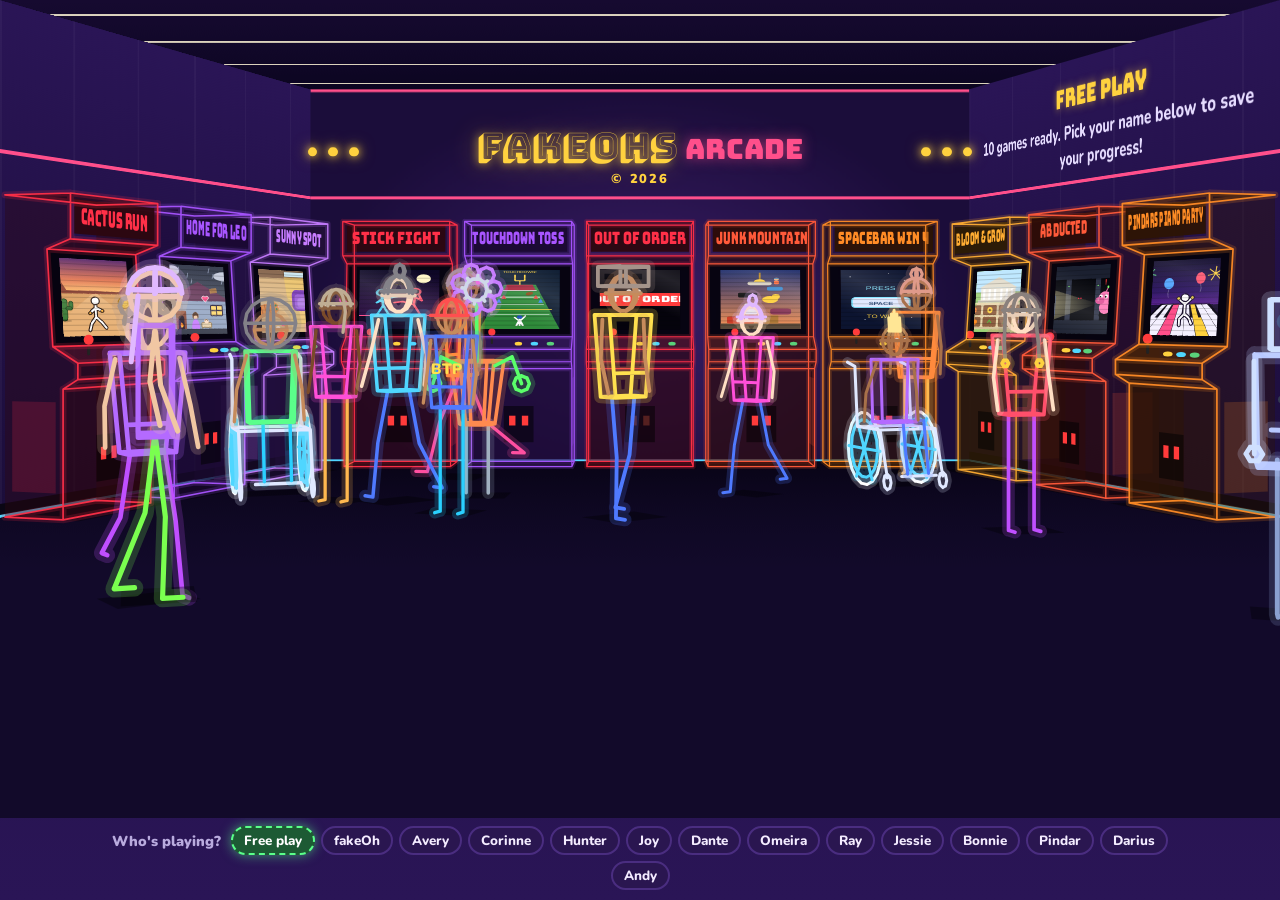
==== commit cf345e54: "Add files via upload" ====
--- a/index.html
+++ b/index.html
@@ -46,6 +46,16 @@
   /* the sign is just glowing neon letters on the wall now: no frame, no bulbs */
   #hanging .sign { max-width: none; padding: 0; background: transparent; box-shadow: none; border-radius: 0; }
   #hanging .bulbs { display: none; }
+  /* blinking dots on both sides of the sign */
+  #hanging .sdots { position: absolute; top: 0.62em; display: flex; gap: 0.32em; transform: translateY(-50%); }
+  #hanging .sdots.l { right: calc(100% + 0.5em); flex-direction: row-reverse; }
+  #hanging .sdots.r { left: calc(100% + 0.5em); }
+  #hanging .sdots i { width: 0.26em; height: 0.26em; border-radius: 50%; background: var(--bulb);
+    box-shadow: 0 0 8px var(--bulb), 0 0 16px rgba(255, 210, 63, 0.6); animation: sdot 1.2s steps(1) infinite; }
+  #hanging .sdots i:nth-child(2) { animation-delay: 0.4s; }
+  #hanging .sdots i:nth-child(3) { animation-delay: 0.8s; }
+  @keyframes sdot { 0% { opacity: 1; } 33% { opacity: 0.15; box-shadow: none; } }
+  @media (prefers-reduced-motion: reduce) { #hanging .sdots i { animation: none; } }
   #hanging .sign h1 { text-shadow: 0 0 10px rgba(255, 210, 63, 0.8), 0 0 28px rgba(255, 210, 63, 0.45); }
   #hanging .sign h1 { font-size: 1em; white-space: nowrap; }
   #hanging .sign h1 span { display: inline; margin: 0 0 0 0.3em; }
@@ -307,8 +317,15 @@
   }
   .notice.show { display: block; }
 
+  /* tablets standing up: the room and the name buttons sit together in the middle of the screen */
+  body.portrait { align-content: center; grid-template-rows: auto auto !important; }
+  /* bigger name buttons for fingers */
+  @media (pointer: coarse) {
+    .players { gap: 8px; }
+    .players button { font-size: 1rem; padding: 8px 16px; min-height: 40px; }
+  }
   /* One screen on computer monitors */
-  @media (min-width: 900px) and (min-height: 620px) {
+  @media (min-width: 700px) and (min-height: 620px) {
     html, body { height: 100%; }
     body { overflow: hidden; display: grid; grid-template-rows: minmax(0, 1fr) auto; }
     .room { min-height: 0; }
@@ -332,7 +349,9 @@
   <header id="hanging">
     <div class="sign" id="sign">
       <div class="bulbs" id="bulbs" aria-hidden="true"></div>
+      <span class="sdots l" aria-hidden="true"><i></i><i></i><i></i></span>
       <h1>fake0hs<span>Arcade</span></h1>
+      <span class="sdots r" aria-hidden="true"><i></i><i></i><i></i></span>
       <small class="copy">© 2026</small>
     </div>
   </header>
@@ -938,17 +957,29 @@
   var wallL = document.getElementById("wallL"), wallR = document.getElementById("wallR");
   var floorEl = document.getElementById("floor"), backEl = document.getElementById("back");
   var canvas = document.getElementById("crowd"), ctx = canvas.getContext("2d");
-  var fitMQ = window.matchMedia("(min-width: 900px) and (min-height: 620px)");
+  var pcanvas = document.createElement("canvas"), pctx = pcanvas.getContext("2d");   // the people get their own layer (for the glitch)
+  var fitMQ = window.matchMedia("(min-width: 700px) and (min-height: 620px)");
   var G = null;
   var backSign = backEl.querySelector("span");
 
-  function layout() {
+  // extra = how much taller to build the room, so the bit above the ceiling's front edge can be cut off the top
+  // layout(shift): build the room, slid up by "shift" pixels.
+  // Returns where the ceiling meets the front of the room (y on screen), or null on phones.
+  function layout(shift) {
+    shift = shift || 0;
     var fit = fitMQ.matches;
+    room.style.marginTop = "0px";
     if (!fit) room.style.height = Math.round(Math.min(700, Math.max(420, window.innerWidth * 1.1))) + "px";
-    else room.style.height = "";
+    else {
+      // tall portrait screens (tablets standing up): keep the room a sensible shape and center it with the buttons
+      var availH = window.innerHeight - playersEl.offsetHeight, portrait = availH > room.clientWidth * 1.1;
+      document.body.classList.toggle("portrait", portrait);
+      room.style.height = portrait ? Math.round(room.clientWidth * 0.8) + "px" : "";
+    }
+    var fitErr = null, frontRoom = 0;
     var rw = room.clientWidth, rh = room.clientHeight;
     // machine size: tall enough to read, narrow enough that 5 fit on the back wall
-    var cw = Math.min(rh * 0.54 / 2.3, Math.max(rw / 7.4, Math.min(rw / 5.2, 96)));
+    var cw = Math.min(rh * 0.6 / 2.3, Math.max(rw / 6.0, Math.min(rw / 5.2, 96)));   // as big as the screen allows
     var P = Math.max(700, rw * 1.15);                            // farther camera = gentler perspective
     var spacing, d0, D, theta, Dz, bw, grow;
     // The back machines are sized to look exactly as tall as the innermost side machines.
@@ -967,7 +998,7 @@
       cw *= Math.max(0.85, maxB / (cw * grow));
     }
     var ch = cw * 2.3;
-    var yFloor = rh * 0.97, wallH = yFloor;
+    var yFloor = rh * 0.97 - shift, wallH = yFloor;
     var ox = rw / 2, oy = yFloor - ch * 0.62;
     var cot = Math.cos(theta) / Math.sin(theta);
     // Back-wall machines: sized so their tops line up with the tops of the side machines
@@ -1055,6 +1086,14 @@
       });
       // the ceiling reaches forward from the back wall until it fills the top of the screen
       var cy = yFloor - wallH2;
+      fitErr = cy;
+      // the floor reaches toward you to fill the bottom of the page (since the room slid up)
+      var kBot = rh > yFloor + 1 ? (rh - oy) / (yFloor - oy) : 1;
+      var zb = Math.max(0, Math.min(P * 0.9, P * (1 - 1 / kBot))), eb = zb * cot, fw = rw + 2 * eb;
+      frontRoom = zb;
+      floorEl.style.left = (-eb) + "px"; floorEl.style.width = fw + "px"; floorEl.style.height = (Dz + zb) + "px";
+      floorEl.style.transform = "translateZ(" + zb + "px) rotateX(-90deg)";
+      floorEl.style.clipPath = "polygon(0 0, " + fw + "px 0, " + (fw - eb - inset) + "px " + (Dz + zb) + "px, " + (eb + inset) + "px " + (Dz + zb) + "px)";
       var kTop = cy < oy - 1 ? oy / (oy - cy) : 1;
       var zf = Math.max(0, Math.min(P * 0.9, P * (1 - 1 / kTop))), ext = zf * cot, cw2 = rw + 2 * ext;
       ceil.style.left = (-ext) + "px"; ceil.style.width = cw2 + "px"; ceil.style.top = cy + "px"; ceil.style.height = (Dz + zf) + "px";
@@ -1062,12 +1101,14 @@
       ceil.style.clipPath = "polygon(0 0, " + cw2 + "px 0, " + (cw2 - ext - inset) + "px " + (Dz + zf) + "px, " + (ext + inset) + "px " + (Dz + zf) + "px)";
     }
 
-    G = { rw: rw, rh: rh, ch: ch, cw: cw, bcw: bcw, bch: bch, P: P, ox: ox, oy: oy, yFloor: yFloor, theta: theta, cot: cot, Dz: Dz, spots: spots };
+    G = { rw: rw, rh: rh, ch: ch, cw: cw, bcw: bcw, bch: bch, P: P, ox: ox, oy: oy, yFloor: yFloor, theta: theta, cot: cot, Dz: Dz, spots: spots, front: frontRoom };
     var dpr = Math.min(window.devicePixelRatio || 1, 2);
     canvas.width = rw * dpr; canvas.height = rh * dpr;
+    pcanvas.width = rw * dpr; pcanvas.height = rh * dpr; pctx.setTransform(dpr, 0, 0, dpr, 0, 0);
     canvas.style.width = rw + "px"; canvas.style.height = rh + "px";
     ctx.setTransform(dpr, 0, 0, dpr, 0, 0);
     people.forEach(function (p) { var s = randomSpot(); p.x = s[0]; p.z = s[1]; p.path = []; });
+    return fitErr;
   }
 
   // project a floor point to the screen
@@ -1078,6 +1119,7 @@
   // walkable corridor between the walls at depth z
   function corridor(z) {
     var inset = (-z) * G.cot, m = G.cw * 0.78;          // stay clear of the 3D cabinets
+    if (z > 0) { inset = 0; m = G.cw * 1.4; }           // out on the front floor: stay on screen
     return [inset + m, G.rw - inset - m];
   }
 
@@ -1093,13 +1135,31 @@
   var hover = -1;
 
   function randomSpot() {
-    var z = -rand(G.cw * 0.45, Math.min(G.Dz * 0.9, G.Dz - G.bcw * 0.62 - G.cw * 0.35)), c = corridor(z);
+    var far = Math.min(G.Dz * 0.9, G.Dz - G.bcw * 0.62 - G.cw * 0.35), near = (G.front || 0) * 0.7;
+    var z = -rand(-near, far), c = corridor(z);
     return [rand(c[0], Math.max(c[0], c[1])), z];
+  }
+  // where to stand to play machine i (right in front of it)
+  function playSpot(i) {
+    var sp = G.spots[i];
+    if (sp.wall === "B") return [sp.x, -G.Dz + G.bcw * 0.62 + G.cw * 0.22];
+    var z = -sp.d * Math.sin(G.theta), c = corridor(z);
+    return [sp.left ? c[0] + G.cw * 0.12 : c[1] - G.cw * 0.12, z];
+  }
+  function freeGames() {
+    var taken = {};
+    people.forEach(function (q) { if (q.playing >= 0) taken[q.playing] = true; });
+    var out = [];
+    GAMES.forEach(function (g, i) { if (g && g.ready && !taken[i] && i < TOTAL) out.push(i); });
+    return out;
   }
   function wander(p) {
     if (reduceMotion) { p.idle = 999; return; }
-    var s = randomSpot();
-    p.path = [s]; p.run = false;
+    p.playing = -1; p.atMachine = false; p.run = false;
+    // usually go look for a free game; sometimes just stroll
+    var free = Math.random() < 0.65 ? freeGames() : [];
+    if (free.length) { p.playing = free[Math.floor(Math.random() * free.length)]; p.path = [playSpot(p.playing)]; return; }
+    p.path = [randomSpot()];
   }
   function makePeople() {
     var n = fitMQ.matches ? 14 : 9;
@@ -1110,7 +1170,7 @@
         phase: Math.random() * 6, idle: rand(0, 2), run: false, rush: false, cheer: false, shrug: false,
         walkSpeed: rand(70, 110), runSpeed: rand(420, 560), seed: Math.random() * 10,
         shirt: pick(SHIRTS), pants: pick(PANTS), skin: pick(SKINS), hair: pick(HAIR), size: rand(0.88, 1.1),
-        joins: Math.random() < 0.88,
+        joins: Math.random() < 0.88, playing: -1, atMachine: false, playT: 0,
         kind: ["alien", "robot", "plant", "wheelchair", "wheelchair"][i] || "human",   // special visitors
         hairStyle: pick(HAIR_STYLES), wheelA: 0
       });
@@ -1151,6 +1211,7 @@
         p.face = sp.left ? -1 : 1;
       }
       p.rush = true; p.run = !reduceMotion; p.cheer = false; p.shrug = false;
+      p.playing = -1; p.atMachine = false;
       p.path = [[x, z]];
     });
   }
@@ -1183,11 +1244,14 @@
             var g = GAMES[hover];
             if (g && g.ready) p.cheer = true; else p.shrug = true;
             p.dir = p.face;
-          } else p.idle = rand(0.6, 3.2);
+          } else if (p.playing >= 0) { p.atMachine = true; p.playT = rand(4, 11); }   // found a game: play it for a bit
+          else p.idle = rand(0.6, 3.2);
         }
       } else {
         p.moving = false;
-        if (!p.rush) { p.idle -= dt; if (p.idle <= 0) wander(p); }
+        if (p.rush) return;
+        if (p.atMachine) { p.playT -= dt; if (p.playT <= 0) { p.atMachine = false; p.playing = -1; wander(p); } }
+        else { p.idle -= dt; if (p.idle <= 0) wander(p); }
       }
     });
   }
@@ -1541,6 +1605,15 @@
     [0.9, 0.86], [0.9, 1.0], [0, 1.0]                            // marquee overhang, top, back
   ];
   var FACE = { body: [1, 2], under: [2, 3], lip: [3, 4], panel: [4, 5], screen: [5, 6], hood: [6, 7], marquee: [7, 8], top: [8, 9] };
+  // every machine glows in a red, orange or purple
+  var CAB_NEONS = [
+    { neon: "#ff3048", body: "#2e0810", hi: "#4a1020", accent: "#ff3048" },
+    { neon: "#ff8c26", body: "#2e1506", hi: "#4a240a", accent: "#ff8c26" },
+    { neon: "#a855ff", body: "#1c0a33", hi: "#2e1450", accent: "#a855ff" },
+    { neon: "#ff5a3a", body: "#2e0c08", hi: "#4a1810", accent: "#ff5a3a" },
+    { neon: "#c77dff", body: "#22103a", hi: "#341a58", accent: "#c77dff" },
+    { neon: "#ffad33", body: "#2e1c06", hi: "#4a2e0a", accent: "#ffad33" }
+  ];
   var artImgs = {};
   Object.keys(ARTS).forEach(function (k) {
     var svg = ARTS[k].replace("<svg ", '<svg width="200" height="240" ');
@@ -1624,8 +1697,10 @@
   function drawCabinet(i, t) {
     var f = cabFrame(i), sp = G.spots[i];
     var broken = !!SLOTS[i].broken, g = broken ? null : GAMES[i], ready = !!(g && g.ready);
-    var col = ready && CAB_COLORS[g.art] ? CAB_COLORS[g.art] : { body: "#2a2840", hi: "#3a3858", accent: "#8a86b0", neon: broken ? "#ff6a7a" : "#9a96c8" };
+    var col = CAB_NEONS[i % CAB_NEONS.length];
+    if (broken) col = CAB_NEONS[0];
     var hot = hover === i || document.activeElement === cabs[i];
+    var picked = touchSel === i;
     var done = cabs[i].classList.contains("done");
     var flick = broken ? (Math.sin(t * 23) > 0.6 ? 0.35 : 1) : 1;
     var L = PROFILE.map(function (p, k) { return prof(f, -f.w / 2, k); });
@@ -1677,7 +1752,7 @@
     // marquee: lit-up game title
     var mq = faceQuad(f, FACE.marquee, 0.04, 0.96, 0.12, 0.88);
     poly(mq, hexA(col.body, 0.95));
-    textOnQuad(ready ? g.title : broken ? "Out of order" : "Coming soon", mq, ready ? col.neon : "#b0acd0", ready && hot ? col.neon : null);
+    textOnQuad(ready ? g.title : broken ? "Out of order" : "Coming soon", mq, col.neon, hot ? col.neon : null);
     // joystick and buttons on the control panel
     var stick = onFace(f, FACE.panel, 0.25, 0.5), top = f.at(-0.25 * f.w, PROFILE[4][1] * f.h + f.h * 0.07, (PROFILE[4][0] + PROFILE[5][0]) / 2 * f.dp);
     ctx.strokeStyle = "#222"; ctx.lineWidth = Math.max(1.5, 3 * k0); ctx.beginPath(); ctx.moveTo(stick[0], stick[1]); ctx.lineTo(top[0], top[1]); ctx.stroke();
@@ -1713,6 +1788,15 @@
     strokeAll(hexA(neon, hot ? 0.35 : 0.18), lw * 4);              // soft glow
     strokeAll(hexA(neon, 0.95), lw);                                // crisp neon line
     if (hot) strokeAll("rgba(255,255,255,0.7)", lw * 0.45);
+    if (picked) {   // tapped once: a white glow says "tap again to play"
+      var wp = 0.6 + Math.sin(t * 6) * 0.25;
+      strokeAll("rgba(255,255,255," + (0.25 * wp) + ")", lw * 10);
+      strokeAll("rgba(255,255,255," + (0.5 * wp) + ")", lw * 5);
+      strokeAll("rgba(255,255,255,0.95)", lw * 1.2);
+      var tag = f.at(0, f.h * 1.12, f.dp * 0.5);
+      ctx.font = "900 " + Math.max(10, Math.round(f.w * tag[3] * 0.16)) + "px Nunito, sans-serif"; ctx.textAlign = "center";
+      ctx.fillStyle = "#fff"; ctx.shadowColor = "#fff"; ctx.shadowBlur = 10; ctx.fillText("Tap again to play", tag[0], tag[1]); ctx.shadowBlur = 0;
+    }
     ctx.globalAlpha = 1;
     // keyboard focus: a dashed ring around the machine
     if (document.activeElement === cabs[i]) {
@@ -1740,14 +1824,22 @@
     if (i >= 0) { setHover(i); room.style.cursor = "pointer"; }
     else { if (hover >= 0) clearHover(); room.style.cursor = ""; }
   });
-  room.addEventListener("pointerleave", function () { if (hover >= 0) clearHover(); });
-  room.addEventListener("pointerdown", function (e) { var i = cabAt(e); if (i >= 0) cabs[i]._touched = e.pointerType !== "mouse"; });
+  room.addEventListener("pointerleave", function (e) { if (e.pointerType === "mouse" && hover >= 0) clearHover(); });
+  var lastPointer = "mouse", touchSel = -1;
+  room.addEventListener("pointerdown", function (e) { lastPointer = e.pointerType; });
   room.addEventListener("click", function (e) {
     if (btpAt(e)) return;
     var i = cabAt(e);
-    if (i < 0) return;
+    if (i < 0) { if (touchSel >= 0) { touchSel = -1; clearHover(); } return; }
     e.preventDefault(); e.stopPropagation();
-    cabs[i].click();
+    cabs[i]._touched = false;
+    if (lastPointer !== "mouse" && touchSel !== i) {
+      // touch screens: the first tap picks the machine (it glows white and the crowd runs over)
+      touchSel = i; setHover(i);
+      return;
+    }
+    touchSel = -1;
+    cabs[i].click();              // the second tap (or any mouse click) plays
   }, true);
 
   // =================================================================
@@ -1767,6 +1859,10 @@
     var vx = p.x - p.lx, vz = p.z - p.lz; p.lx = p.x; p.lz = p.z;
     var want = p.yaw;
     if (p.moving && Math.hypot(vx, vz) > 0.05) want = Math.atan2(vx, vz);
+    else if (p.atMachine && p.playing >= 0 && G.spots[p.playing]) {
+      var spm = G.spots[p.playing], sm = Math.sin(G.theta), cm = Math.cos(G.theta);
+      want = spm.wall === "B" ? Math.PI : spm.left ? Math.atan2(-sm, -cm) : Math.atan2(sm, -cm);
+    }
     else if (p.rush && hover >= 0 && G.spots[hover]) {
       var sp = G.spots[hover], s0 = Math.sin(G.theta), c0 = Math.cos(G.theta);
       want = sp.wall === "B" ? Math.PI : sp.left ? Math.atan2(-s0, -c0) : Math.atan2(s0, -c0);
@@ -1777,7 +1873,10 @@
     var bounce = p.moving ? Math.abs(Math.cos(p.phase)) * (p.run ? 0.05 : 0.02) : 0;
     if (p.cheer) bounce = Math.abs(Math.sin(T * 9 + p.seed)) * 0.1;
     // local point (x right, y up, z forward; in body heights) -> screen
-    function L(x, y, z) { return P3(p.x + (x * rx + z * fx) * S, (y + bounce) * S, p.z + (x * rz + z * fz) * S); }
+    function L(x, y, z) {
+      if (glitchOn) { x += (Math.random() - 0.5) * 0.18; y += (Math.random() - 0.5) * 0.14; z += (Math.random() - 0.5) * 0.18; }   // scrambled!
+      return P3(p.x + (x * rx + z * fx) * S, (y + bounce) * S, p.z + (x * rz + z * fz) * S);
+    }
     var segs = {};                      // color -> list of [a, b]
     function seg(a, b, col) { (segs[col] = segs[col] || []).push([a, b]); }
     function chain(pts, col) { for (var k = 0; k < pts.length - 1; k++) seg(pts[k], pts[k + 1], col); }
@@ -1835,6 +1934,7 @@
         var sx = sd * 0.11;
         if (p.cheer) { var wv = Math.sin(T * 12 + p.seed) * 0.03; chain([L(sx, 0.64, 0), L(sd * 0.16, 0.78, 0.02), L(sd * 0.19 + wv, 0.92, 0.03)], skin); }
         else if (p.shrug) chain([L(sx, 0.64, 0), L(sd * 0.18, 0.55, 0.06), L(sd * 0.24, 0.62, 0.12)], skin);
+        else if (p.atMachine) chain([L(sx, 0.64, 0), L(sd * 0.13, 0.6, 0.16), L(sd * 0.07, 0.62 + Math.sin(T * 15 + sd * 2 + p.seed) * 0.025, 0.3)], skin);   // playing from the chair
         else { var push = p.moving ? Math.sin(p.phase * 0.9) * 0.1 : 0; chain([L(sx, 0.64, 0), L(sd * 0.15, 0.48, -0.04 + push), L(sd * 0.16, R * 1.75, -0.04 + push * 1.5)], skin); }
       });
     } else if (kind === "plant") {
@@ -1874,6 +1974,7 @@
         var el, hd;
         if (p.cheer) { var wv = Math.sin(T * 12 + p.seed) * 0.03; el = [sd * 0.17, 0.95, 0.03]; hd = [sd * 0.2 + wv, 1.08, 0.05]; }
         else if (p.shrug) { el = [sd * 0.18, 0.7, 0.06]; hd = [sd * 0.25, 0.8, 0.12]; }
+        else if (p.atMachine) { el = [sd * 0.13, 0.68, 0.14]; hd = [sd * 0.07, 0.72 + Math.sin(T * 15 + sd * 2 + p.seed) * 0.025, 0.27]; }   // playing!
         else { el = [sd * 0.13, 0.66, -sw * 0.12]; hd = [sd * 0.13, 0.52, -sw * 0.2 + 0.04]; }
         chain([L(sx, 0.82, 0), L(el[0], el[1], el[2]), L(hd[0], hd[1], hd[2])], skin);
         if (kind === "robot") ring(hd[0], hd[1], hd[2], 0.025, "xy", "#cfe0ff", 6);
@@ -1980,6 +2081,37 @@
     }
   }
 
+  // every once in a while the crowd glitches out
+  var glitchOn = false, glitchEnd = 0, nextGlitch = performance.now() + 6000 + Math.random() * 8000;
+  function glitchTick(now) {
+    if (reduceMotion) { glitchOn = false; return; }
+    if (!glitchOn && now > nextGlitch) { glitchOn = true; glitchEnd = now + 250 + Math.random() * 450; }
+    if (glitchOn && now > glitchEnd) { glitchOn = false; nextGlitch = now + 7000 + Math.random() * 14000; scramblePeople(); }
+  }
+  // after a glitch, everybody has jumped to a new spot
+  function scramblePeople() {
+    people.forEach(function (p) {
+      if (p.rush) return;
+      var s = randomSpot();
+      p.x = s[0]; p.z = s[1]; p.lx = p.x; p.lz = p.z; p.path = [];
+      p.playing = -1; p.atMachine = false; p.idle = rand(0.3, 1.6); p.cheer = false; p.shrug = false;
+    });
+  }
+  function glitchSlices() {
+    // shove random horizontal strips of the crowd sideways, plus a few colored scan bars (people layer only)
+    var canvas = pcanvas, dpr = canvas.width / G.rw;
+    ctx.save(); ctx.setTransform(1, 0, 0, 1, 0, 0);
+    for (var k = 0; k < 7; k++) {
+      var y = Math.random() * canvas.height * 0.9, hh = (4 + Math.random() * 26) * dpr, dx = (Math.random() - 0.5) * 60 * dpr;
+      ctx.drawImage(canvas, 0, y, canvas.width, hh, dx, y, canvas.width, hh);
+    }
+    for (var k = 0; k < 4; k++) {
+      ctx.fillStyle = ["rgba(255,0,200,0.18)", "rgba(0,255,255,0.18)", "rgba(255,255,255,0.12)"][k % 3];
+      ctx.fillRect(0, Math.random() * canvas.height, canvas.width, (1 + Math.random() * 3) * dpr);
+    }
+    ctx.restore();
+  }
+
   var last = performance.now();
   function loop(now) {
     var dt = Math.min(0.05, (now - last) / 1000); last = now;
@@ -1987,7 +2119,14 @@
       update(dt);
       ctx.clearRect(0, 0, G.rw, G.rh);
       drawCabinets(now / 1000);
+      glitchTick(now);
+      // people are drawn on their own layer, so the glitch only scrambles them (not the machines)
+      var mainCtx = ctx;
+      pctx.clearRect(0, 0, G.rw, G.rh); ctx = pctx;
       people.slice().sort(function (a, b) { return a.z - b.z; }).forEach(function (p) { drawPerson3D(p, now / 1000); });
+      if (glitchOn) glitchSlices();
+      ctx = mainCtx;
+      ctx.drawImage(pcanvas, 0, 0, G.rw, G.rh);
     }
     requestAnimationFrame(loop);
   }
@@ -2039,7 +2178,14 @@
     pts.forEach(function (p) { var b = document.createElement("span"); b.className = "bulb"; b.style.left = p[0] + "%"; b.style.top = p[1] + "%"; bulbs.appendChild(b); });
   }
 
-  function relayout() { layout(); placeBulbs(); }
+  // build the room, then build it again a little taller and slide it up so the top of the page
+  // is exactly where the ceiling lines meet the front of the room
+  function relayout() {
+    // build it once, then slide everything up so the page starts exactly where the ceiling meets the front
+    var cy = layout(0);
+    if (cy != null && cy > 0.5) layout(cy);
+    placeBulbs();
+  }
   window.addEventListener("resize", relayout);
   relayout();
   makePeople();
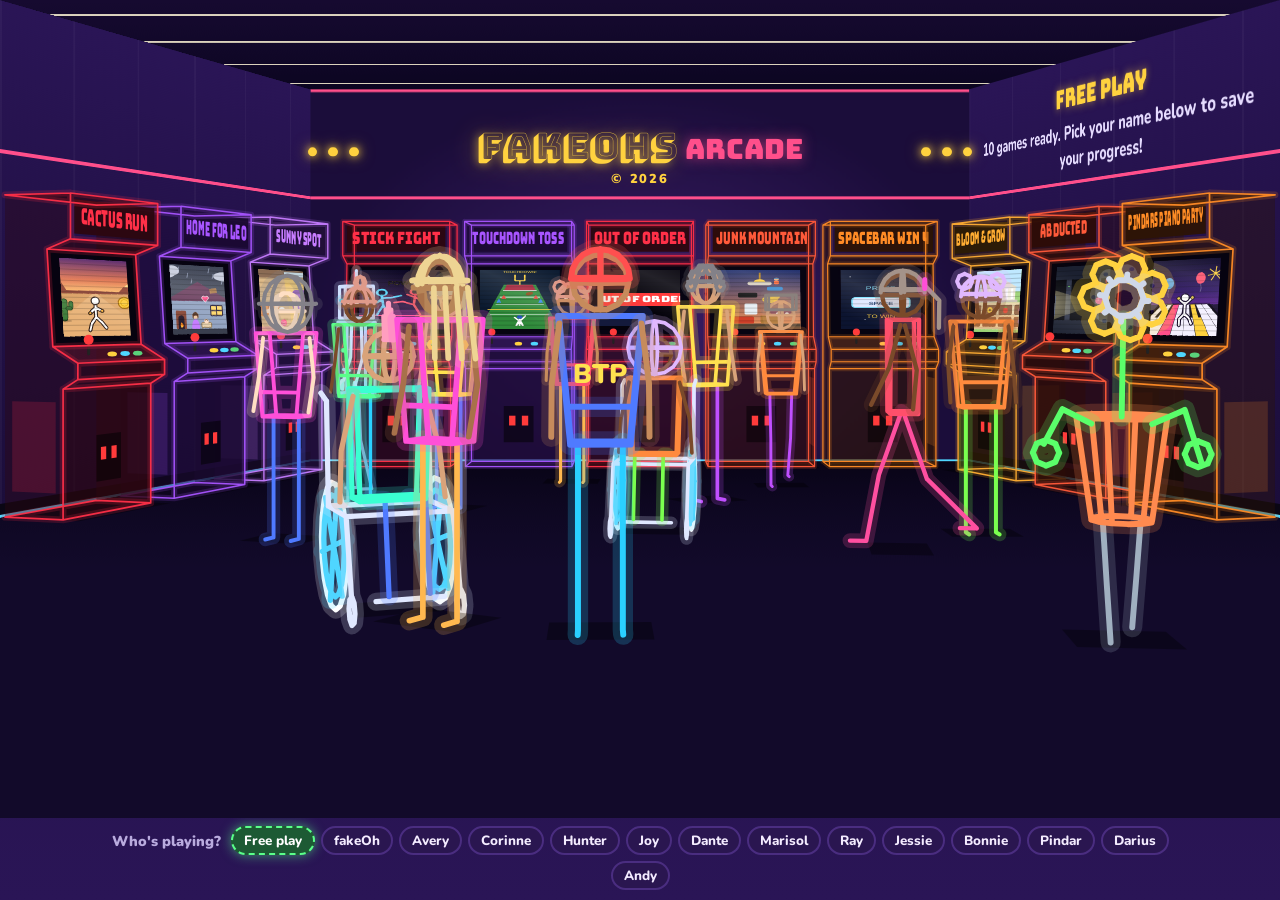
==== commit 31ba531d: "Add files via upload" ====
--- a/index.html
+++ b/index.html
@@ -725,7 +725,14 @@
   // Records live in this browser's storage (shared with the games on the same site).
   // The chosen player lasts for this visit only, so every new visit starts in free play.
   // Games report a win with ArcadeProgress.complete() from arcade-progress.js.
-  var PLAYERS = ["fakeOh", "Avery", "Corinne", "Hunter", "Joy", "Dante", "Omeira", "Ray", "Jessie", "Bonnie", "Pindar", "Darius", "Andy"];
+  var PLAYERS = ["fakeOh", "Avery", "Corinne", "Hunter", "Joy", "Dante", "Marisol", "Ray", "Jessie", "Bonnie", "Pindar", "Darius", "Andy"];
+  // Omeira was renamed Marisol: move any saved stars and trophies over (once)
+  try {
+    ["fake0hArcade.records", "fake0hArcade.clears"].forEach(function (k) {
+      var d = JSON.parse(localStorage.getItem(k) || "{}");
+      if (d.Omeira && !d.Marisol) { d.Marisol = d.Omeira; delete d.Omeira; localStorage.setItem(k, JSON.stringify(d)); }
+    });
+  } catch (e) {}
   var CLEAR_KEY = "fake0hArcade.clears";   // { name: { count: times every game was beaten, counted: this round already counted } }
   function readClears() { try { return JSON.parse(localStorage.getItem(CLEAR_KEY)) || {}; } catch (e) { return {}; } }
   function writeClears(c) { try { localStorage.setItem(CLEAR_KEY, JSON.stringify(c)); } catch (e) {} }
@@ -1128,6 +1135,8 @@
   var PANTS = ["#4f7aff", "#c04fff", "#2ad0ff", "#ff4fa0", "#7aff4f", "#ffb84f"];
   var SKINS = ["#f1c7a3", "#d9a37a", "#a8714a", "#7a4a2a", "#ffdfc4", "#c68b5c"];
   var HAIR = ["#2b1a12", "#5a3a2a", "#e0b03a", "#1d1a26", "#c4482b", "#8a6a3a", "#c77dff"];
+  var OLD_SHIRTS = ["#ff4f8b", "#4fd6ff", "#ffd23f", "#5ad17a", "#c77dff", "#ff8a3d", "#ffffff", "#e0402a"];   // the original (pre-wireframe) clothes
+  var OLD_PANTS = ["#2a3a6a", "#1d1a26", "#5a3a2a", "#3a5a8a", "#4a4560"];
   var HAIR_STYLES = ["short", "mohawk", "long", "ponytail", "buns", "afro", "spiky", "bob", "curly", "braids", "topknot", "flattop"];
   var pick = function (a) { return a[Math.floor(Math.random() * a.length)]; };
   var rand = function (a, b) { return a + Math.random() * (b - a); };
@@ -1172,7 +1181,8 @@
         shirt: pick(SHIRTS), pants: pick(PANTS), skin: pick(SKINS), hair: pick(HAIR), size: rand(0.88, 1.1),
         joins: Math.random() < 0.88, playing: -1, atMachine: false, playT: 0,
         kind: ["alien", "robot", "plant", "wheelchair", "wheelchair"][i] || "human",   // special visitors
-        hairStyle: pick(HAIR_STYLES), wheelA: 0
+        hairStyle: pick(HAIR_STYLES), wheelA: 0,
+        oldShirt: pick(OLD_SHIRTS), oldPants: pick(OLD_PANTS)
       });
     }
     // make sure the fun haircuts all show up
@@ -1182,7 +1192,7 @@
     people.forEach(function (q) { q.mohawk = pick(["#ff4f8b", "#4fd6ff", "#5ad17a", "#ffd23f", q.hair]); });
     // the Beta Theta Why? brother: baseball cap, "BTP" shirt. Click him to play his game!
     var bro = people[8];
-    if (bro) { bro.btp = true; bro.kind = "human"; bro.hairStyle = "short"; bro.shirt = "#4f7aff"; bro.pants = "#2ad0ff"; bro.joins = true; }
+    if (bro) { bro.btp = true; bro.kind = "human"; bro.hairStyle = "short"; bro.shirt = "#4f7aff"; bro.pants = "#2ad0ff"; bro.oldShirt = "#2a3a8a"; bro.oldPants = "#3a3a4a"; bro.joins = true; }
     people[0].joins = people[1].joins = people[2].joins = true;
     people[2].petal = pick(["#ff7ab8", "#ffd23f", "#c77dff"]);
   }
@@ -2081,6 +2091,17 @@
     }
   }
 
+  // the original flat people, in their original clothes
+  function drawClassic(p, T) {
+    var ns = p.shirt, np = p.pants, nd = p.dir;
+    p.shirt = p.oldShirt || ns; p.pants = p.oldPants || np;
+    if (p.atMachine && p.playing >= 0 && G.spots[p.playing]) {   // turn toward the machine they're playing
+      var spm = G.spots[p.playing];
+      if (spm.wall !== "B") p.dir = spm.left ? -1 : 1;
+    }
+    try { drawPerson(p, T); } finally { p.shirt = ns; p.pants = np; if (!p.moving) p.dir = nd; }
+  }
+
   // every once in a while the crowd glitches out
   var glitchOn = false, glitchEnd = 0, nextGlitch = performance.now() + 6000 + Math.random() * 8000;
   function glitchTick(now) {
@@ -2123,7 +2144,11 @@
       // people are drawn on their own layer, so the glitch only scrambles them (not the machines)
       var mainCtx = ctx;
       pctx.clearRect(0, 0, G.rw, G.rh); ctx = pctx;
-      people.slice().sort(function (a, b) { return a.z - b.z; }).forEach(function (p) { drawPerson3D(p, now / 1000); });
+      // Corinne likes the original look, so when she's picked everyone goes back to their classic selves
+      var classic = getPlayer() === "Corinne";
+      people.slice().sort(function (a, b) { return a.z - b.z; }).forEach(function (p) {
+        if (classic) drawClassic(p, now / 1000); else drawPerson3D(p, now / 1000);
+      });
       if (glitchOn) glitchSlices();
       ctx = mainCtx;
       ctx.drawImage(pcanvas, 0, 0, G.rw, G.rh);
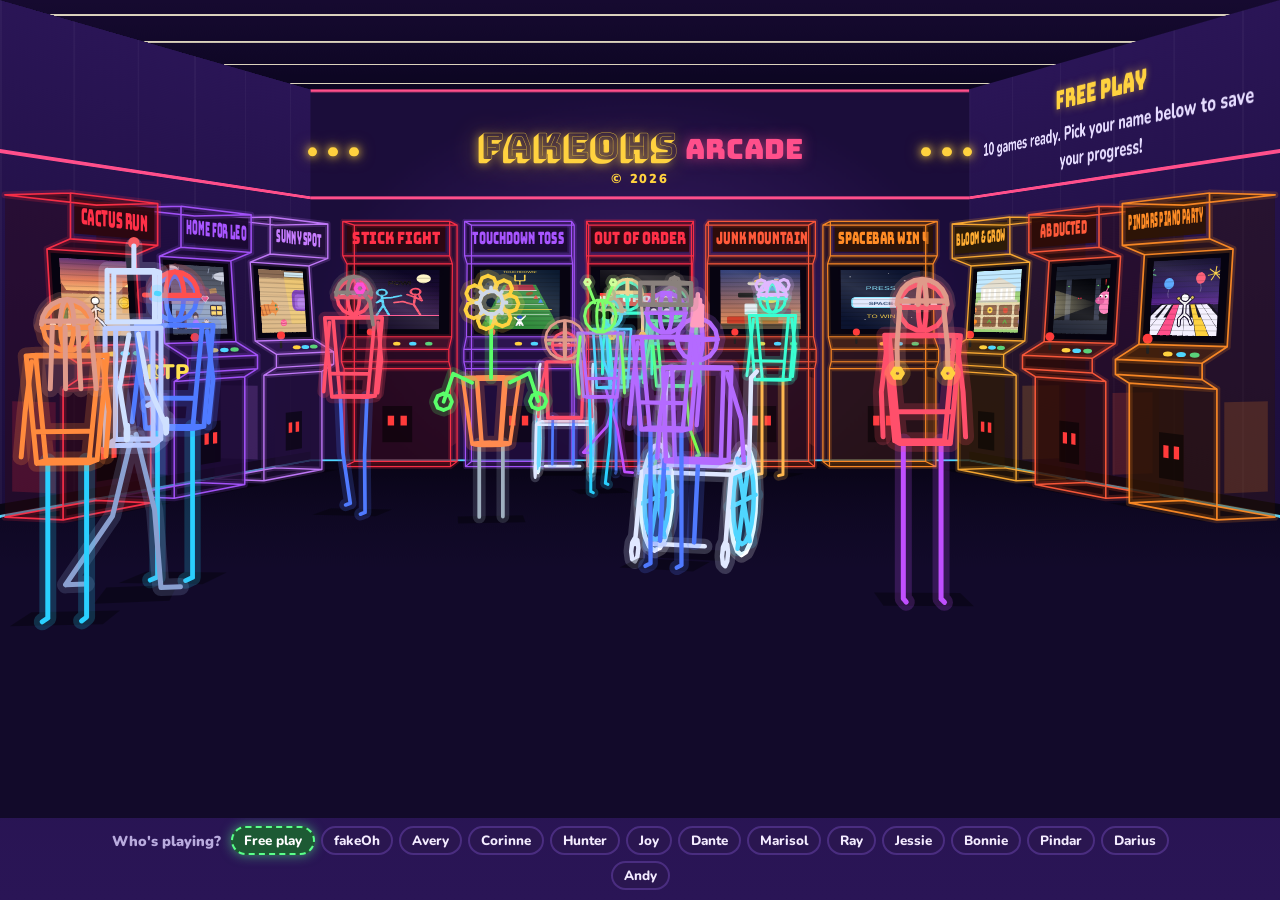
==== commit 14dcdc38: "Add files via upload" ====
--- a/index.html
+++ b/index.html
@@ -316,6 +316,71 @@
     box-shadow: 0 8px 0 rgba(0,0,0,0.3); display: none; z-index: 20;
   }
   .notice.show { display: block; }
+  .notice { z-index: 40; }
+
+  /* ---------- zooming out: the night outside the arcade ---------- */
+  #outside { position: fixed; inset: 0; z-index: 0; opacity: 0; pointer-events: none; transition: opacity 0.4s;
+    background: radial-gradient(1.5px 1.5px at 12% 18%, #fff, transparent), radial-gradient(1px 1px at 33% 9%, #fff, transparent),
+      radial-gradient(1.5px 1.5px at 71% 14%, #fff, transparent), radial-gradient(1px 1px at 88% 30%, #fff, transparent),
+      radial-gradient(1px 1px at 52% 4%, #fff, transparent), radial-gradient(1.5px 1.5px at 6% 52%, #fff, transparent),
+      radial-gradient(1px 1px at 94% 62%, #fff, transparent), radial-gradient(1px 1px at 24% 38%, #fff, transparent),
+      linear-gradient(180deg, #05021a 0%, #120838 70%, #1b0d2e 70%, #0c0618 100%); }
+  body.zoomed #outside { opacity: 1; pointer-events: auto; }
+  #outside .moon { position: absolute; top: 5%; right: 7%; width: 7vmin; height: 7vmin; border-radius: 50%; background: #fff6d6; box-shadow: 0 0 30px rgba(255,246,214,0.6), inset -1.6vmin -0.8vmin 0 #e8dcb0; }
+  #outside .out-hint { position: absolute; bottom: 2%; left: 0; right: 0; margin: 0; text-align: center; font-weight: 800; font-size: 0.85rem; color: rgba(255,255,255,0.55); }
+  #secretHouse { display: none; position: absolute; left: 4%; bottom: 9%; width: clamp(46px, 7vmin, 70px); padding: 0; border: none; background: none; cursor: pointer; }
+  body.secret-house #secretHouse { display: block; }
+  #secretHouse svg { display: block; width: 100%; overflow: visible; filter: drop-shadow(0 0 6px rgba(255,154,60,0.6)); }
+  #secretHouse .win { animation: housewin 3s steps(1) infinite; }
+  @keyframes housewin { 0%, 70% { fill: #ffd23f; } 71% { fill: #3a2a10; } }
+  #secretHouse .key { opacity: 0; }
+  #secretHouse .door { transform-origin: 31px 44px; transition: transform 0.5s; }
+  #secretHouse.open .door { transform: scaleX(0.15); }
+  #secretHouse.open .key { opacity: 1; animation: keyup 1.4s ease-out forwards; }
+  @keyframes keyup { from { transform: translateY(0); } to { transform: translateY(-34px); } }
+  #secretHouse.taken .key { display: none; }
+  .room, .players { transition: transform 0.45s ease, opacity 0.45s; }
+  .room { z-index: 1; transform-origin: 50% 45%; }
+  body.zoomed .room { pointer-events: none; box-shadow: 0 0 0 3px #ff4f8b, 0 0 40px rgba(255,79,139,0.5); }
+  body.zoomed .players { opacity: 0; pointer-events: none; }
+
+  /* ---------- Corinne's secret slot machine ---------- */
+  #slots { position: fixed; inset: 0; z-index: 30; display: grid; place-items: center; padding: 14px; background: rgba(8, 3, 18, 0.78); }
+  #slots[hidden] { display: none; }
+  .sm { position: relative; width: min(460px, 100%); max-height: 94vh; overflow: auto; text-align: center; color: #fff6d6;
+        background: linear-gradient(180deg, #3a1060, #1a0630); border: 4px solid #ffd23f; border-radius: 26px 26px 14px 14px;
+        padding: 18px 18px 16px; box-shadow: 0 0 40px rgba(255, 210, 63, 0.45), inset 0 0 0 4px #7a2ab0; }
+  .sm h2 { margin: 0; font: 400 clamp(1.6rem, 6vw, 2.2rem) "Bungee Shade", "Bungee", Impact, sans-serif; color: #ffd23f; text-shadow: 0 0 14px rgba(255, 210, 63, 0.7); }
+  .sm-sub { margin: 2px 0 12px; font-weight: 800; font-size: 0.85rem; color: #ffb3e6; }
+  .sm-x { position: absolute; top: 10px; right: 12px; font: 900 1rem Nunito, sans-serif; color: #fff; background: rgba(0,0,0,0.35); border: 2px solid rgba(255,255,255,0.5); border-radius: 50%; width: 34px; height: 34px; cursor: pointer; }
+  .sm-body { display: flex; align-items: center; justify-content: center; gap: 12px; }
+  .sm-reels { display: flex; gap: 8px; padding: 10px; background: #0d0420; border-radius: 14px; border: 3px solid #ff4f8b; box-shadow: inset 0 0 18px rgba(0,0,0,0.8); }
+  .reel { width: clamp(64px, 20vw, 88px); height: clamp(76px, 24vw, 100px); display: grid; place-items: center; overflow: hidden; border-radius: 10px;
+          background: linear-gradient(180deg, #d8d0e8, #fff 40%, #fff 60%, #d8d0e8); font-size: clamp(2.4rem, 11vw, 3.2rem); }
+  .reel.spin span { animation: reelspin 0.12s linear infinite; filter: blur(1.5px); }
+  @keyframes reelspin { from { transform: translateY(-40%); } to { transform: translateY(40%); } }
+  .reel.win { box-shadow: 0 0 0 4px #5aff8a, 0 0 18px #5aff8a; }
+  .sm-lever { position: relative; width: 26px; height: 120px; border: none; background: none; cursor: pointer; padding: 0; }
+  .sm-lever::before { content: ""; position: absolute; left: 10px; bottom: 6px; width: 6px; height: 96px; background: #c9c3d6; border-radius: 3px; transform-origin: bottom center; transition: transform 0.25s; }
+  .sm-lever i { position: absolute; left: 1px; top: 0; width: 24px; height: 24px; border-radius: 50%; background: #ff3b3b; box-shadow: inset -3px -3px 0 rgba(0,0,0,0.3); transition: transform 0.25s; }
+  .sm-lever.pulled::before { transform: scaleY(-0.6); } .sm-lever.pulled i { transform: translateY(78px); }
+  .sm-msg { min-height: 2.8em; margin: 12px 0 8px; font-weight: 900; font-size: 1.05rem; line-height: 1.35; }
+  .sm-row { display: flex; align-items: center; justify-content: center; gap: 14px; flex-wrap: wrap; }
+  .sm-coins { font-weight: 900; font-size: 1.1rem; color: #ffd23f; }
+  .sm-spin { font: 400 1.1rem "Bungee", Impact, sans-serif; color: #2a0a40; background: #ffd23f; border: none; border-radius: 12px; padding: 10px 22px; cursor: pointer; box-shadow: 0 5px 0 #b8860b; }
+  .sm-spin:active { transform: translateY(3px); box-shadow: 0 2px 0 #b8860b; }
+  .sm-spin:disabled { opacity: 0.45; cursor: not-allowed; }
+  .sm h3 { margin: 16px 0 6px; font-size: 0.95rem; color: #ffb3e6; }
+  .sm-hint { font-weight: 700; opacity: 0.75; font-size: 0.8rem; }
+  .sm-skins { display: flex; flex-wrap: wrap; gap: 6px; justify-content: center; }
+  .sm-skins button { font: 800 0.85rem Nunito, sans-serif; color: #fff; background: #2a1650; border: 2px solid #5a3a90; border-radius: 999px; padding: 5px 12px; cursor: pointer; }
+  .sm-skins button.on { background: #1d5a34; border-color: #5aff8a; box-shadow: 0 0 10px rgba(90,255,138,0.6); }
+  .sm-skins button.locked { opacity: 0.4; cursor: default; }
+  .sm button:focus-visible { outline: 3px solid #5aff8a; outline-offset: 2px; }
+  /* the disco skin makes the whole arcade cycle through colors */
+  .room.disco { animation: disco 6s linear infinite; }
+  @keyframes disco { from { filter: hue-rotate(0deg) saturate(1.4); } to { filter: hue-rotate(360deg) saturate(1.4); } }
+  @media (prefers-reduced-motion: reduce) { .room.disco { animation: none; filter: saturate(1.4); } .reel.spin span { animation: none; } }
 
   /* tablets standing up: the room and the name buttons sit together in the middle of the screen */
   body.portrait { align-content: center; grid-template-rows: auto auto !important; }
@@ -338,6 +403,20 @@
 </style>
 </head>
 <body>
+<div id="outside" aria-hidden="true">
+  <div class="moon"></div>
+  <button type="button" id="secretHouse" tabindex="-1" aria-label="A tiny house">
+    <svg viewBox="0 0 60 56" xmlns="http://www.w3.org/2000/svg">
+      <path d="M6 26 L30 6 L54 26" fill="#5a2a7a" stroke="#ff9a3c" stroke-width="2.5" stroke-linejoin="round"/>
+      <rect x="40" y="8" width="6" height="12" fill="#5a2a7a" stroke="#ff9a3c" stroke-width="2"/>
+      <rect x="11" y="25" width="38" height="28" fill="#2a1240" stroke="#ff9a3c" stroke-width="2.5"/>
+      <rect x="16" y="31" width="9" height="8" fill="#ffd23f" class="win"/>
+      <g class="door"><rect x="31" y="35" width="11" height="18" fill="#c0392b" stroke="#ff9a3c" stroke-width="2"/><circle cx="39.5" cy="45" r="1.2" fill="#ffd23f"/></g>
+      <text x="36.5" y="49" class="key" text-anchor="middle" font-size="12">🔑</text>
+    </svg>
+  </button>
+  <p class="out-hint">scroll up or pinch to go back inside</p>
+</div>
 <main class="room" id="room">
   <div class="scene" id="scene">
     <div class="plane floor" id="floor"></div>
@@ -360,6 +439,24 @@
 </main>
 <nav class="players" id="players" aria-label="Who's playing?"></nav>
 <div class="notice" id="notice" role="status" aria-live="polite"></div>
+<div id="slots" hidden role="dialog" aria-modal="true" aria-labelledby="slotsTitle">
+  <div class="sm">
+    <button type="button" class="sm-x" id="slotsClose" aria-label="Close">✕</button>
+    <h2 id="slotsTitle">LUCKY SKINS</h2>
+    <p class="sm-sub">Corinne's secret machine · 1 Cactus Run coin per spin</p>
+    <div class="sm-body">
+      <div class="sm-reels" id="reels"><div class="reel"><span>🌵</span></div><div class="reel"><span>🎈</span></div><div class="reel"><span>🦍</span></div></div>
+      <button type="button" class="sm-lever" id="lever" aria-label="Pull the lever to spin"><i></i></button>
+    </div>
+    <p class="sm-msg" id="slotMsg" aria-live="polite">Three in a row wins a new arcade skin!</p>
+    <div class="sm-row">
+      <span class="sm-coins" id="coinBox">🪙 <b id="coinCount">0</b> coins</span>
+      <button type="button" class="sm-spin" id="spinBtn">SPIN (1 🪙)</button>
+    </div>
+    <h3>Your skins <span class="sm-hint">(tap one to wear it)</span></h3>
+    <div class="sm-skins" id="skinList"></div>
+  </div>
+</div>
 <script src="arcade-progress.js"></script>
 
 <script>
@@ -713,6 +810,10 @@
       s.textContent = g.title; info.appendChild(s);
       if (AUTHORS[g.id]) { var by = document.createElement("span"); by.className = "byline"; by.textContent = "Made by " + AUTHORS[g.id]; info.appendChild(by); }
       var n = document.createElement("span"); n.className = "needs"; n.textContent = g.needs.join(" · "); info.appendChild(n);
+    } else if (i === BROKEN && secretOpen()) {
+      s.textContent = "Lucky Skins"; info.appendChild(s);
+      var by2 = document.createElement("span"); by2.className = "byline"; by2.textContent = "Corinne's secret machine"; info.appendChild(by2);
+      var n2 = document.createElement("span"); n2.className = "needs"; n2.textContent = hasKey() ? "🔑 Secret key: free spins!" : "1 Cactus Run coin per spin · You have " + coins(); info.appendChild(n2);
     } else if (i === BROKEN) {
       s.textContent = "Out of order"; info.appendChild(s);
       info.appendChild(document.createTextNode("This one has been broken forever. Sorry!"));
@@ -745,6 +846,7 @@
   function setPlayer(p) {
     try { if (p) sessionStorage.setItem(PLAYER_KEY, p); else sessionStorage.removeItem(PLAYER_KEY); } catch (e) {}
     refreshProgress(); defaultInfo();
+    if (typeof applySkin === "function") applySkin();
   }
   var doneList = function (p) { var r = readRecords(); return p && Array.isArray(r[p]) ? r[p] : []; };
   function doneCount(p) {
@@ -1252,7 +1354,7 @@
           p.moving = false;
           if (p.rush && hover >= 0) {
             var g = GAMES[hover];
-            if (g && g.ready) p.cheer = true; else p.shrug = true;
+            if ((g && g.ready) || (hover === BROKEN && secretOpen())) p.cheer = true; else p.shrug = true;
             p.dir = p.face;
           } else if (p.playing >= 0) { p.atMachine = true; p.playT = rand(4, 11); }   // found a game: play it for a bit
           else p.idle = rand(0.6, 3.2);
@@ -1709,6 +1811,7 @@
     var broken = !!SLOTS[i].broken, g = broken ? null : GAMES[i], ready = !!(g && g.ready);
     var col = CAB_NEONS[i % CAB_NEONS.length];
     if (broken) col = CAB_NEONS[0];
+    if (broken && secretOpen()) { broken = false; ready = true; g = SECRET_GAME; col = { neon: "#ffd23f", body: "#2e1c06", hi: "#4a2e0a", accent: "#ffd23f" }; }   // Corinne's secret machine
     var hot = hover === i || document.activeElement === cabs[i];
     var picked = touchSel === i;
     var done = cabs[i].classList.contains("done");
@@ -2102,6 +2205,206 @@
     try { drawPerson(p, T); } finally { p.shirt = ns; p.pants = np; if (!p.moving) p.dir = nd; }
   }
 
+  // =================================================================
+  // CORINNE'S SECRET MACHINE: "Lucky Skins"
+  // On Corinne's arcade only, the out-of-order machine opens once she has beaten every game.
+  // Each spin costs one coin she collected in Cactus Run. Three in a row wins a new arcade skin.
+  // =================================================================
+  var SECRET_PLAYER = "Corinne", COIN_KEY = "fake0hArcade.coins", SKIN_KEY = "fake0hArcade.skins";
+  var SKINS = [
+    { id: "classic",  name: "Classic",        people: "classic" },
+    { id: "neon",     name: "Neon Wireframe", people: "wire" },
+    { id: "retro",    name: "Retro Green",    people: "classic", filter: "grayscale(1) sepia(1) hue-rotate(55deg) saturate(3.5) brightness(0.95)" },
+    { id: "candy",    name: "Candyland",      people: "classic", filter: "hue-rotate(295deg) saturate(1.8) brightness(1.12)" },
+    { id: "midnight", name: "Midnight Ghosts", people: "wire", filter: "hue-rotate(170deg) brightness(0.85) saturate(1.2)", ghost: true },
+    { id: "gold",     name: "Gold Rush",      people: "classic", filter: "sepia(0.85) saturate(2.4) hue-rotate(-12deg) brightness(1.05)" },
+    { id: "tiny",     name: "Tiny Town",      people: "classic", scale: 0.6 },
+    { id: "giant",    name: "Giant Guests",   people: "wire", scale: 1.35 },
+    { id: "disco",    name: "Disco Fever",    people: "wire", disco: true }
+  ];
+  var SECRET_GAME = { title: "Lucky Skins", art: "slots" };
+  function readJ(k) { try { return JSON.parse(localStorage.getItem(k) || "{}") || {}; } catch (e) { return {}; } }
+  function writeJ(k, v) { try { localStorage.setItem(k, JSON.stringify(v)); } catch (e) {} }
+  function coins() { return readJ(COIN_KEY)[SECRET_PLAYER] || 0; }
+  function canSpin() { return hasKey() || coins() > 0; }
+  function addCoins(n) { var a = readJ(COIN_KEY); a[SECRET_PLAYER] = Math.max(0, (a[SECRET_PLAYER] || 0) + n); writeJ(COIN_KEY, a); }
+  function skinState() {
+    var a = readJ(SKIN_KEY), s = a[SECRET_PLAYER] || {};
+    if (!Array.isArray(s.owned)) s.owned = ["classic"];
+    if (!s.on || s.owned.indexOf(s.on) < 0) s.on = "classic";
+    return s;
+  }
+  function saveSkins(s) { var a = readJ(SKIN_KEY); a[SECRET_PLAYER] = s; writeJ(SKIN_KEY, a); }
+  // the machine only exists for Corinne, and only after she has beaten every game
+  function secretOpen() {
+    var p = getPlayer();
+    return p === SECRET_PLAYER && (hasKey() || (READY_COUNT > 0 && (doneCount(p) === READY_COUNT || trophies(p) > 0)));
+  }
+  // the key from the secret house outside: opens the machine and makes every spin free
+  function hasKey() { return !!skinState().key; }
+  // the skin to use right now (only Corinne wears skins; everyone else sees the normal arcade)
+  function currentSkin() {
+    if (getPlayer() !== SECRET_PLAYER) return null;
+    var on = skinState().on;
+    return SKINS.filter(function (k) { return k.id === on; })[0] || SKINS[0];
+  }
+  function applySkin() {
+    document.body.classList.toggle("secret-house", getPlayer() === SECRET_PLAYER);
+    var hb = document.getElementById("secretHouse");
+    hb.classList.toggle("taken", getPlayer() === SECRET_PLAYER && hasKey());
+    hb.setAttribute("tabindex", document.body.classList.contains("zoomed") && getPlayer() === SECRET_PLAYER ? "0" : "-1");
+    var bc = typeof cabs !== "undefined" && cabs[BROKEN];
+    if (bc) {
+      if (secretOpen()) { bc.setAttribute("aria-label", "Play Lucky Skins, Corinne's secret slot machine"); bc.setAttribute("role", "button"); bc.tabIndex = 0; }
+      else { bc.setAttribute("aria-label", "A broken machine. Out of order"); bc.removeAttribute("role"); bc.removeAttribute("tabindex"); }
+    }
+    var k = currentSkin();
+    room.style.filter = k && k.filter ? k.filter : "";
+    room.classList.toggle("disco", !!(k && k.disco));
+  }
+  var slotArt =
+    '<svg viewBox="0 0 100 120" width="200" height="240" xmlns="http://www.w3.org/2000/svg">' +
+    '<rect width="100" height="120" fill="#2a0a40"/>' +
+    '<text x="50" y="22" text-anchor="middle" font-family="Bungee, Impact, sans-serif" font-size="11" fill="#ffd23f">LUCKY</text>' +
+    '<text x="50" y="34" text-anchor="middle" font-family="Bungee, Impact, sans-serif" font-size="11" fill="#ff4f8b">SKINS</text>' +
+    '<rect x="10" y="44" width="80" height="36" rx="6" fill="#fff" stroke="#ff4f8b" stroke-width="3"/>' +
+    '<line x1="37" y1="44" x2="37" y2="80" stroke="#d8d0e8" stroke-width="2"/><line x1="63" y1="44" x2="63" y2="80" stroke="#d8d0e8" stroke-width="2"/>' +
+    '<text x="23.5" y="70" text-anchor="middle" font-size="20">🌵</text><text x="50" y="70" text-anchor="middle" font-size="20">🌵</text><text x="76.5" y="70" text-anchor="middle" font-size="20">🌵</text>' +
+    '<circle cx="30" cy="98" r="7" fill="#ffd23f"/><text x="30" y="102" text-anchor="middle" font-family="Nunito, sans-serif" font-weight="900" font-size="9" fill="#7a5a00">1</text>' +
+    '<text x="62" y="102" text-anchor="middle" font-family="Bungee, Impact, sans-serif" font-size="8" fill="#5aff8a">= SPIN!</text>' +
+    '</svg>';
+  (function () { var im = new Image(); im.src = "data:image/svg+xml;charset=utf-8," + encodeURIComponent(slotArt); artImgs.slots = im; })();
+
+  // ---------- the slot machine ----------
+  var slotsEl = document.getElementById("slots"), reelEls = [].slice.call(document.querySelectorAll("#reels .reel"));
+  var slotMsg = document.getElementById("slotMsg"), spinBtn = document.getElementById("spinBtn"), lever = document.getElementById("lever");
+  var SYMBOLS = ["🌵", "🎈", "🦍", "🍟", "🐟", "🤖", "🌻", "👽"];
+  var JOKES_LOSE = ["The machine burped. No prize.", "So close! The gorilla ate your coin.", "Nope! The fish says try again.", "Womp womp. The robot is laughing at you.",
+                    "Almost! A cactus poked the reels.", "The machine says: 'lol'.", "No luck. Frank is watching TV on reel 3."];
+  var JOKES_PAIR = ["Two of a kind! Here's your coin back.", "A pair! Coin refunded. The machine respects you.", "Two match! Free spin coin returned."];
+  var spinning = false;
+  function openSlots() {
+    if (!secretOpen()) return;
+    slotsEl.hidden = false; refreshSlots();
+    slotMsg.textContent = hasKey() ? "🔑 You have the secret key: every spin is FREE! Three in a row wins a skin." :
+      coins() ? "Three in a row wins a new arcade skin!" : "No coins yet! Grab coins in Cactus Run, then come back.";
+    spinBtn.focus();
+  }
+  function closeSlots() { slotsEl.hidden = true; }
+  function refreshSlots() {
+    document.getElementById("coinBox").innerHTML = hasKey() ? "🔑 <b id=\"coinCount\">Free spins</b>" : "🪙 <b id=\"coinCount\">" + coins() + "</b> coins";
+    document.querySelector(".sm-sub").textContent = hasKey() ? "Corinne's secret machine · you found the key!" : "Corinne's secret machine · 1 Cactus Run coin per spin";
+    spinBtn.textContent = hasKey() ? "SPIN (FREE 🔑)" : "SPIN (1 🪙)";
+    spinBtn.disabled = spinning || !canSpin();
+    var st = skinState(), list = document.getElementById("skinList");
+    list.innerHTML = "";
+    SKINS.forEach(function (k) {
+      var owned = st.owned.indexOf(k.id) >= 0, b = document.createElement("button");
+      b.type = "button"; b.textContent = owned ? k.name : "🔒 ???";
+      b.className = (owned ? "" : "locked") + (st.on === k.id ? " on" : "");
+      if (owned) b.addEventListener("click", function () { var s = skinState(); s.on = k.id; saveSkins(s); applySkin(); refreshSlots(); });
+      else b.setAttribute("aria-label", "Locked skin");
+      list.appendChild(b);
+    });
+  }
+  function spin() {
+    if (spinning || !canSpin()) return;
+    var free = hasKey();
+    spinning = true; if (!free) addCoins(-1); refreshSlots();
+    lever.classList.add("pulled"); setTimeout(function () { lever.classList.remove("pulled"); }, 400);
+    reelEls.forEach(function (r) { r.classList.remove("win"); r.classList.add("spin"); });
+    slotMsg.textContent = ["Spinning…", "Here we go!", "Come on, cactus!", "Rattle rattle…"][Math.floor(Math.random() * 4)];
+    // pick the result first: about 3 in 10 spins win, 3 in 10 get the coin back
+    var st = skinState(), locked = SKINS.filter(function (k) { return st.owned.indexOf(k.id) < 0; });
+    var r = Math.random(), result;
+    var A = SYMBOLS[Math.floor(Math.random() * SYMBOLS.length)], B;
+    do { B = SYMBOLS[Math.floor(Math.random() * SYMBOLS.length)]; } while (B === A);
+    if (r < 0.3) result = [A, A, A];
+    else if (r < 0.6) result = Math.random() < 0.5 ? [A, A, B] : [B, A, A];
+    else { var C; do { C = SYMBOLS[Math.floor(Math.random() * SYMBOLS.length)]; } while (C === A || C === B); result = [A, B, C]; }
+    reelEls.forEach(function (el, n) {
+      setTimeout(function () { el.classList.remove("spin"); el.querySelector("span").textContent = result[n]; tone(300 + n * 120, 0.08); }, 700 + n * 450);
+    });
+    setTimeout(function () {
+      spinning = false;
+      if (result[0] === result[1] && result[1] === result[2]) {
+        reelEls.forEach(function (el) { el.classList.add("win"); });
+        if (locked.length) {
+          var won = locked[Math.floor(Math.random() * locked.length)];
+          st.owned.push(won.id); st.on = won.id; saveSkins(st); applySkin();
+          slotMsg.textContent = "JACKPOT! You won the “" + won.name + "” skin! It's on now.";
+        } else { addCoins(3); slotMsg.textContent = "JACKPOT! You already own every skin, so here are 3 coins!"; }
+        [523, 659, 784, 1047].forEach(function (f, n) { setTimeout(function () { tone(f, 0.15); }, n * 110); });
+      } else if (result[0] === result[1] || result[1] === result[2]) {
+        if (free) slotMsg.textContent = ["Two of a kind! So close!", "A pair! The machine winks at you.", "Two match! One more and it's yours!"][Math.floor(Math.random() * 3)];
+        else { addCoins(1); slotMsg.textContent = JOKES_PAIR[Math.floor(Math.random() * JOKES_PAIR.length)]; }
+      } else {
+        slotMsg.textContent = JOKES_LOSE[Math.floor(Math.random() * JOKES_LOSE.length)]; tone(150, 0.3);
+      }
+      if (!canSpin()) slotMsg.textContent += " (Out of coins! Go grab more in Cactus Run.)";
+      refreshSlots();
+    }, 700 + 2 * 450 + 250);
+  }
+  var slotAudio = null;
+  function tone(f, d) {
+    try {
+      slotAudio = slotAudio || new (window.AudioContext || window.webkitAudioContext)();
+      var o = slotAudio.createOscillator(), g = slotAudio.createGain(), t0 = slotAudio.currentTime;
+      o.type = "square"; o.frequency.value = f; g.gain.setValueAtTime(0.05, t0); g.gain.exponentialRampToValueAtTime(0.0001, t0 + d);
+      o.connect(g).connect(slotAudio.destination); o.start(t0); o.stop(t0 + d + 0.05);
+    } catch (e) {}
+  }
+  // ---------- zoom out to see outside the arcade (mouse wheel, pinch, or the - and + keys) ----------
+  var zoom = 1, ZMIN = 0.5;
+  function setZoom(z) {
+    zoom = Math.max(ZMIN, Math.min(1, z));
+    room.style.transform = zoom < 1 ? "scale(" + zoom.toFixed(3) + ")" : "";
+    var was = document.body.classList.contains("zoomed");
+    document.body.classList.toggle("zoomed", zoom < 0.97);
+    if (was !== document.body.classList.contains("zoomed")) applySkin();
+  }
+  window.addEventListener("wheel", function (e) {
+    if (!slotsEl.hidden) return;
+    var scrollable = document.documentElement.scrollHeight > innerHeight + 4;
+    // zoom when the page can't scroll, when already zoomed, or with ctrl (browser zoom gesture)
+    if (!e.ctrlKey && scrollable && zoom === 1) return;
+    if (zoom === 1 && e.deltaY < 0 && !e.ctrlKey) return;
+    e.preventDefault();
+    setZoom(zoom - e.deltaY * 0.0015);
+  }, { passive: false });
+  var pinch0 = 0, pinchZ = 1;
+  function tdist(t) { return Math.hypot(t[0].clientX - t[1].clientX, t[0].clientY - t[1].clientY); }
+  window.addEventListener("touchstart", function (e) { if (e.touches.length === 2) { pinch0 = tdist(e.touches); pinchZ = zoom; } }, { passive: true });
+  window.addEventListener("touchmove", function (e) {
+    if (e.touches.length === 2 && pinch0 && slotsEl.hidden) { e.preventDefault(); setZoom(pinchZ * tdist(e.touches) / pinch0); }
+  }, { passive: false });
+  window.addEventListener("touchend", function (e) { if (e.touches.length < 2) pinch0 = 0; }, { passive: true });
+  window.addEventListener("keydown", function (e) {
+    if (!slotsEl.hidden || e.ctrlKey || e.metaKey) return;
+    if (e.key === "-" || e.key === "_") setZoom(zoom - 0.25);
+    else if (e.key === "=" || e.key === "+") setZoom(zoom + 0.25);
+    else if (e.key === "Escape" && zoom < 1) setZoom(1);
+  });
+  // tap the night sky to go back inside
+  document.getElementById("outside").addEventListener("click", function (e) { if (!e.target.closest("#secretHouse")) setZoom(1); });
+  document.getElementById("secretHouse").addEventListener("click", function () {
+    if (getPlayer() !== SECRET_PLAYER) return;
+    var hb = this, s = skinState();
+    if (s.key) { showNotice("The little house is empty now. You already have the key!"); return; }
+    hb.classList.add("open");
+    s.key = true; saveSkins(s);
+    tone(784, 0.12); setTimeout(function () { tone(1047, 0.2); }, 140);
+    showNotice("🔑 You found the secret key! The Lucky Skins machine is open, and your spins are free!");
+    setTimeout(function () { hb.classList.remove("open"); hb.classList.add("taken"); setZoom(1); defaultInfo(); }, 2600);
+  });
+
+  spinBtn.addEventListener("click", spin);
+  lever.addEventListener("click", spin);
+  document.getElementById("slotsClose").addEventListener("click", closeSlots);
+  slotsEl.addEventListener("click", function (e) { if (e.target === slotsEl) closeSlots(); });
+  window.addEventListener("keydown", function (e) { if (!slotsEl.hidden && e.key === "Escape") closeSlots(); });
+  window.addEventListener("storage", function (e) { if (e.key === COIN_KEY && !slotsEl.hidden) refreshSlots(); });
+
   // every once in a while the crowd glitches out
   var glitchOn = false, glitchEnd = 0, nextGlitch = performance.now() + 6000 + Math.random() * 8000;
   function glitchTick(now) {
@@ -2145,10 +2448,14 @@
       var mainCtx = ctx;
       pctx.clearRect(0, 0, G.rw, G.rh); ctx = pctx;
       // Corinne likes the original look, so when she's picked everyone goes back to their classic selves
-      var classic = getPlayer() === "Corinne";
+      var skin = currentSkin(), classic = skin && skin.people === "classic", sc = skin && skin.scale || 1;
+      if (skin && skin.ghost) ctx.globalAlpha = 0.55;
       people.slice().sort(function (a, b) { return a.z - b.z; }).forEach(function (p) {
+        var s0 = p.size; p.size = s0 * sc;
         if (classic) drawClassic(p, now / 1000); else drawPerson3D(p, now / 1000);
+        p.size = s0;
       });
+      ctx.globalAlpha = 1;
       if (glitchOn) glitchSlices();
       ctx = mainCtx;
       ctx.drawImage(pcanvas, 0, 0, G.rw, G.rh);
@@ -2170,6 +2477,7 @@
     cab.addEventListener("focus", function () { setHover(i); });
     cab.addEventListener("blur", function () { clearHover(i); });
     cab.addEventListener("click", function (e) {
+      if (i === BROKEN && secretOpen()) { e.preventDefault(); openSlots(); return; }   // Corinne's secret machine
       if (!ready) {
         e.preventDefault(); setHover(i);
         cab.classList.remove("nope"); void cab.offsetWidth; cab.classList.add("nope");
@@ -2187,6 +2495,7 @@
       }
     });
     cab.addEventListener("pointerdown", function (e) { cab._touched = e.pointerType !== "mouse"; });
+    cab.addEventListener("keydown", function (e) { if ((e.key === "Enter" || e.key === " ") && i === BROKEN && secretOpen()) { e.preventDefault(); openSlots(); } });
   });
 
   // Marquee bulbs around the sign
@@ -2230,7 +2539,8 @@
     }, 500);
   }
   celebrate();
-  window.addEventListener("pageshow", function (e) { if (e.persisted) celebrate(); });
+  applySkin();
+  window.addEventListener("pageshow", function (e) { if (e.persisted) celebrate(); applySkin(); });
   requestAnimationFrame(loop);
 })();
 </script>
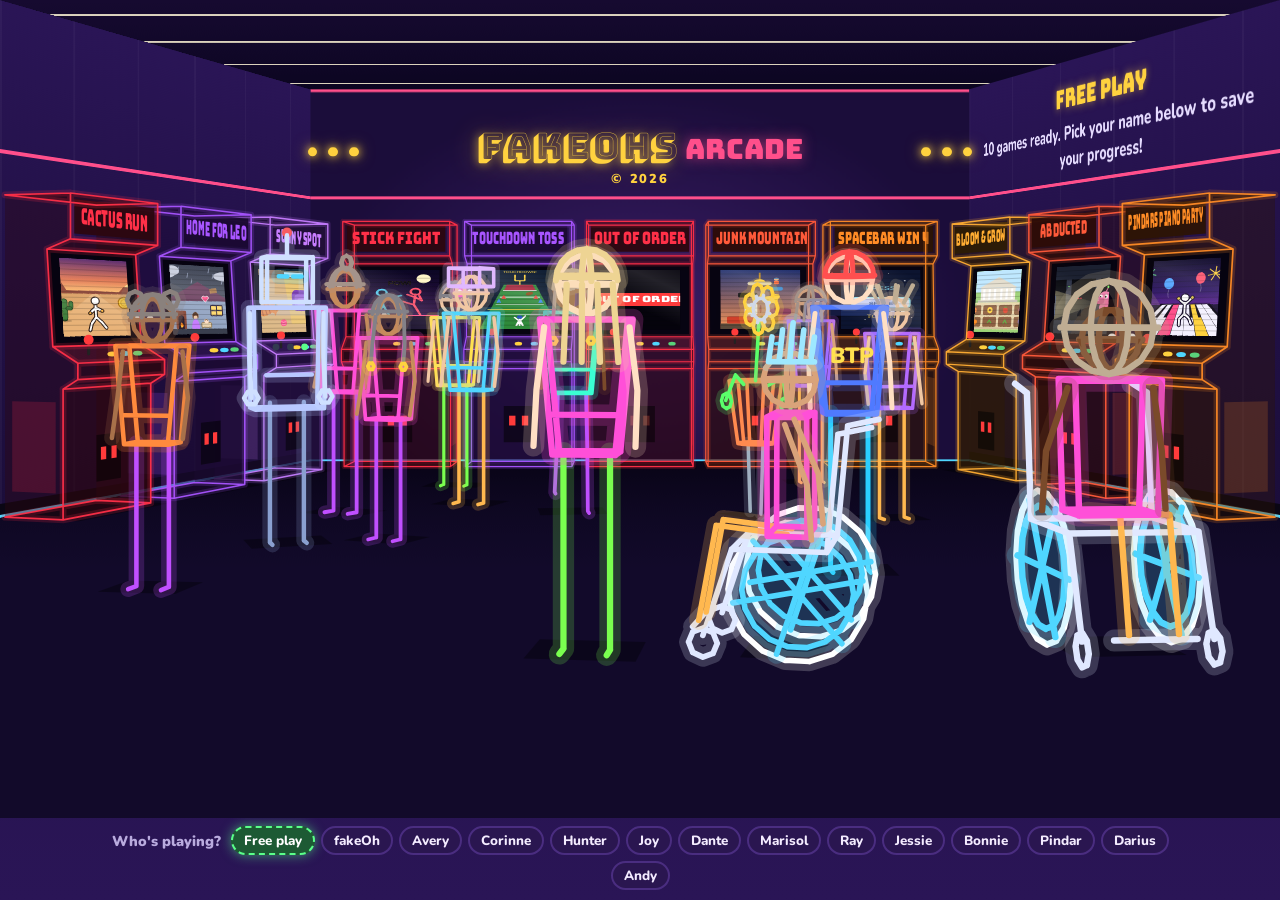
==== commit cf0e184f: "Add files via upload" ====
--- a/index.html
+++ b/index.html
@@ -2211,7 +2211,7 @@
   // Each spin costs one coin she collected in Cactus Run. Three in a row wins a new arcade skin.
   // =================================================================
   var SECRET_PLAYER = "Corinne", COIN_KEY = "fake0hArcade.coins", SKIN_KEY = "fake0hArcade.skins";
-  var SKINS = [
+  var ARCADE_SKINS = [
     { id: "classic",  name: "Classic",        people: "classic" },
     { id: "neon",     name: "Neon Wireframe", people: "wire" },
     { id: "retro",    name: "Retro Green",    people: "classic", filter: "grayscale(1) sepia(1) hue-rotate(55deg) saturate(3.5) brightness(0.95)" },
@@ -2246,7 +2246,7 @@
   function currentSkin() {
     if (getPlayer() !== SECRET_PLAYER) return null;
     var on = skinState().on;
-    return SKINS.filter(function (k) { return k.id === on; })[0] || SKINS[0];
+    return ARCADE_SKINS.filter(function (k) { return k.id === on; })[0] || ARCADE_SKINS[0];
   }
   function applySkin() {
     document.body.classList.toggle("secret-house", getPlayer() === SECRET_PLAYER);
@@ -2266,7 +2266,7 @@
     '<svg viewBox="0 0 100 120" width="200" height="240" xmlns="http://www.w3.org/2000/svg">' +
     '<rect width="100" height="120" fill="#2a0a40"/>' +
     '<text x="50" y="22" text-anchor="middle" font-family="Bungee, Impact, sans-serif" font-size="11" fill="#ffd23f">LUCKY</text>' +
-    '<text x="50" y="34" text-anchor="middle" font-family="Bungee, Impact, sans-serif" font-size="11" fill="#ff4f8b">SKINS</text>' +
+    '<text x="50" y="34" text-anchor="middle" font-family="Bungee, Impact, sans-serif" font-size="11" fill="#ff4f8b">ARCADE_SKINS</text>' +
     '<rect x="10" y="44" width="80" height="36" rx="6" fill="#fff" stroke="#ff4f8b" stroke-width="3"/>' +
     '<line x1="37" y1="44" x2="37" y2="80" stroke="#d8d0e8" stroke-width="2"/><line x1="63" y1="44" x2="63" y2="80" stroke="#d8d0e8" stroke-width="2"/>' +
     '<text x="23.5" y="70" text-anchor="middle" font-size="20">🌵</text><text x="50" y="70" text-anchor="middle" font-size="20">🌵</text><text x="76.5" y="70" text-anchor="middle" font-size="20">🌵</text>' +
@@ -2298,7 +2298,7 @@
     spinBtn.disabled = spinning || !canSpin();
     var st = skinState(), list = document.getElementById("skinList");
     list.innerHTML = "";
-    SKINS.forEach(function (k) {
+    ARCADE_SKINS.forEach(function (k) {
       var owned = st.owned.indexOf(k.id) >= 0, b = document.createElement("button");
       b.type = "button"; b.textContent = owned ? k.name : "🔒 ???";
       b.className = (owned ? "" : "locked") + (st.on === k.id ? " on" : "");
@@ -2315,7 +2315,7 @@
     reelEls.forEach(function (r) { r.classList.remove("win"); r.classList.add("spin"); });
     slotMsg.textContent = ["Spinning…", "Here we go!", "Come on, cactus!", "Rattle rattle…"][Math.floor(Math.random() * 4)];
     // pick the result first: about 3 in 10 spins win, 3 in 10 get the coin back
-    var st = skinState(), locked = SKINS.filter(function (k) { return st.owned.indexOf(k.id) < 0; });
+    var st = skinState(), locked = ARCADE_SKINS.filter(function (k) { return st.owned.indexOf(k.id) < 0; });
     var r = Math.random(), result;
     var A = SYMBOLS[Math.floor(Math.random() * SYMBOLS.length)], B;
     do { B = SYMBOLS[Math.floor(Math.random() * SYMBOLS.length)]; } while (B === A);
@@ -2448,12 +2448,14 @@
       var mainCtx = ctx;
       pctx.clearRect(0, 0, G.rw, G.rh); ctx = pctx;
       // Corinne likes the original look, so when she's picked everyone goes back to their classic selves
+      var corinne = getPlayer() === SECRET_PLAYER;
       var skin = currentSkin(), classic = skin && skin.people === "classic", sc = skin && skin.scale || 1;
       if (skin && skin.ghost) ctx.globalAlpha = 0.55;
       people.slice().sort(function (a, b) { return a.z - b.z; }).forEach(function (p) {
-        var s0 = p.size; p.size = s0 * sc;
+        var s0 = p.size, k0 = p.kind; p.size = s0 * sc;
+        if (corinne && k0 === "robot") p.kind = "human";   // on Corinne's page the robot is a regular person
         if (classic) drawClassic(p, now / 1000); else drawPerson3D(p, now / 1000);
-        p.size = s0;
+        p.size = s0; p.kind = k0;
       });
       ctx.globalAlpha = 1;
       if (glitchOn) glitchSlices();
